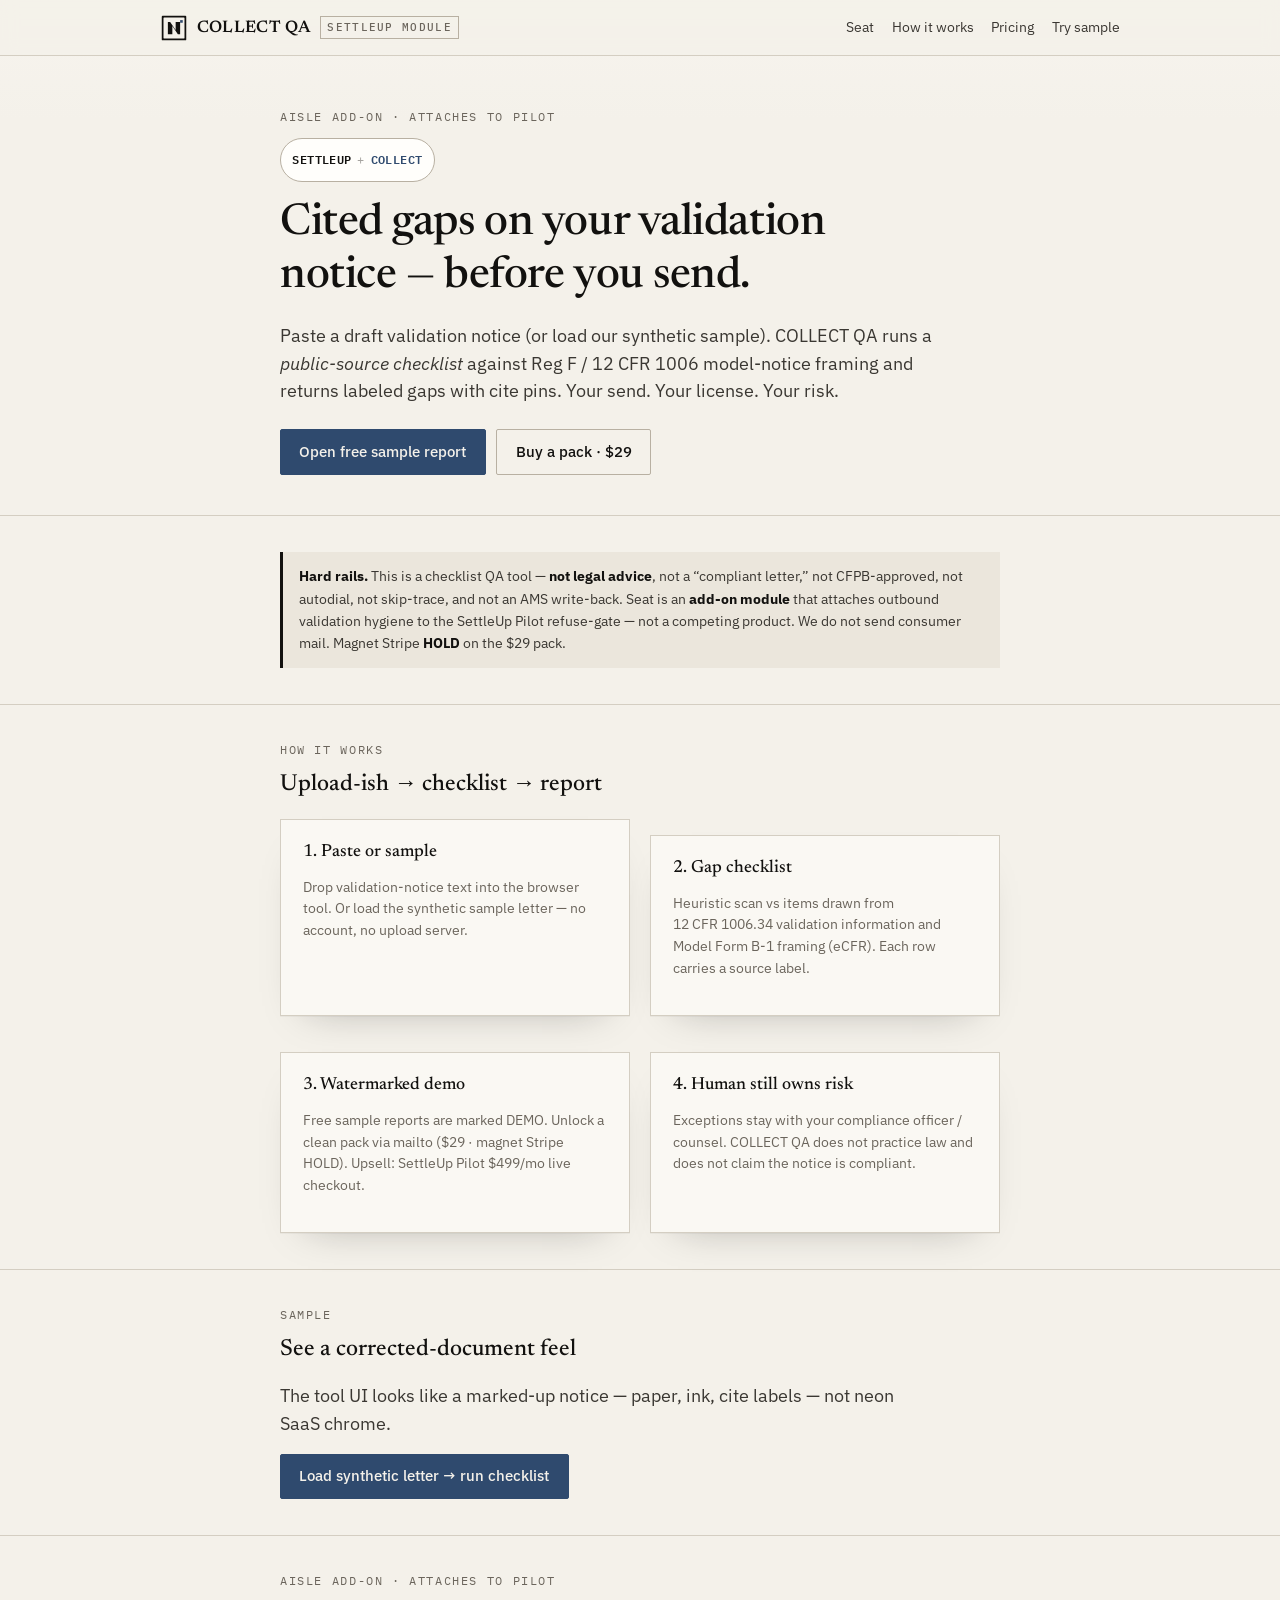
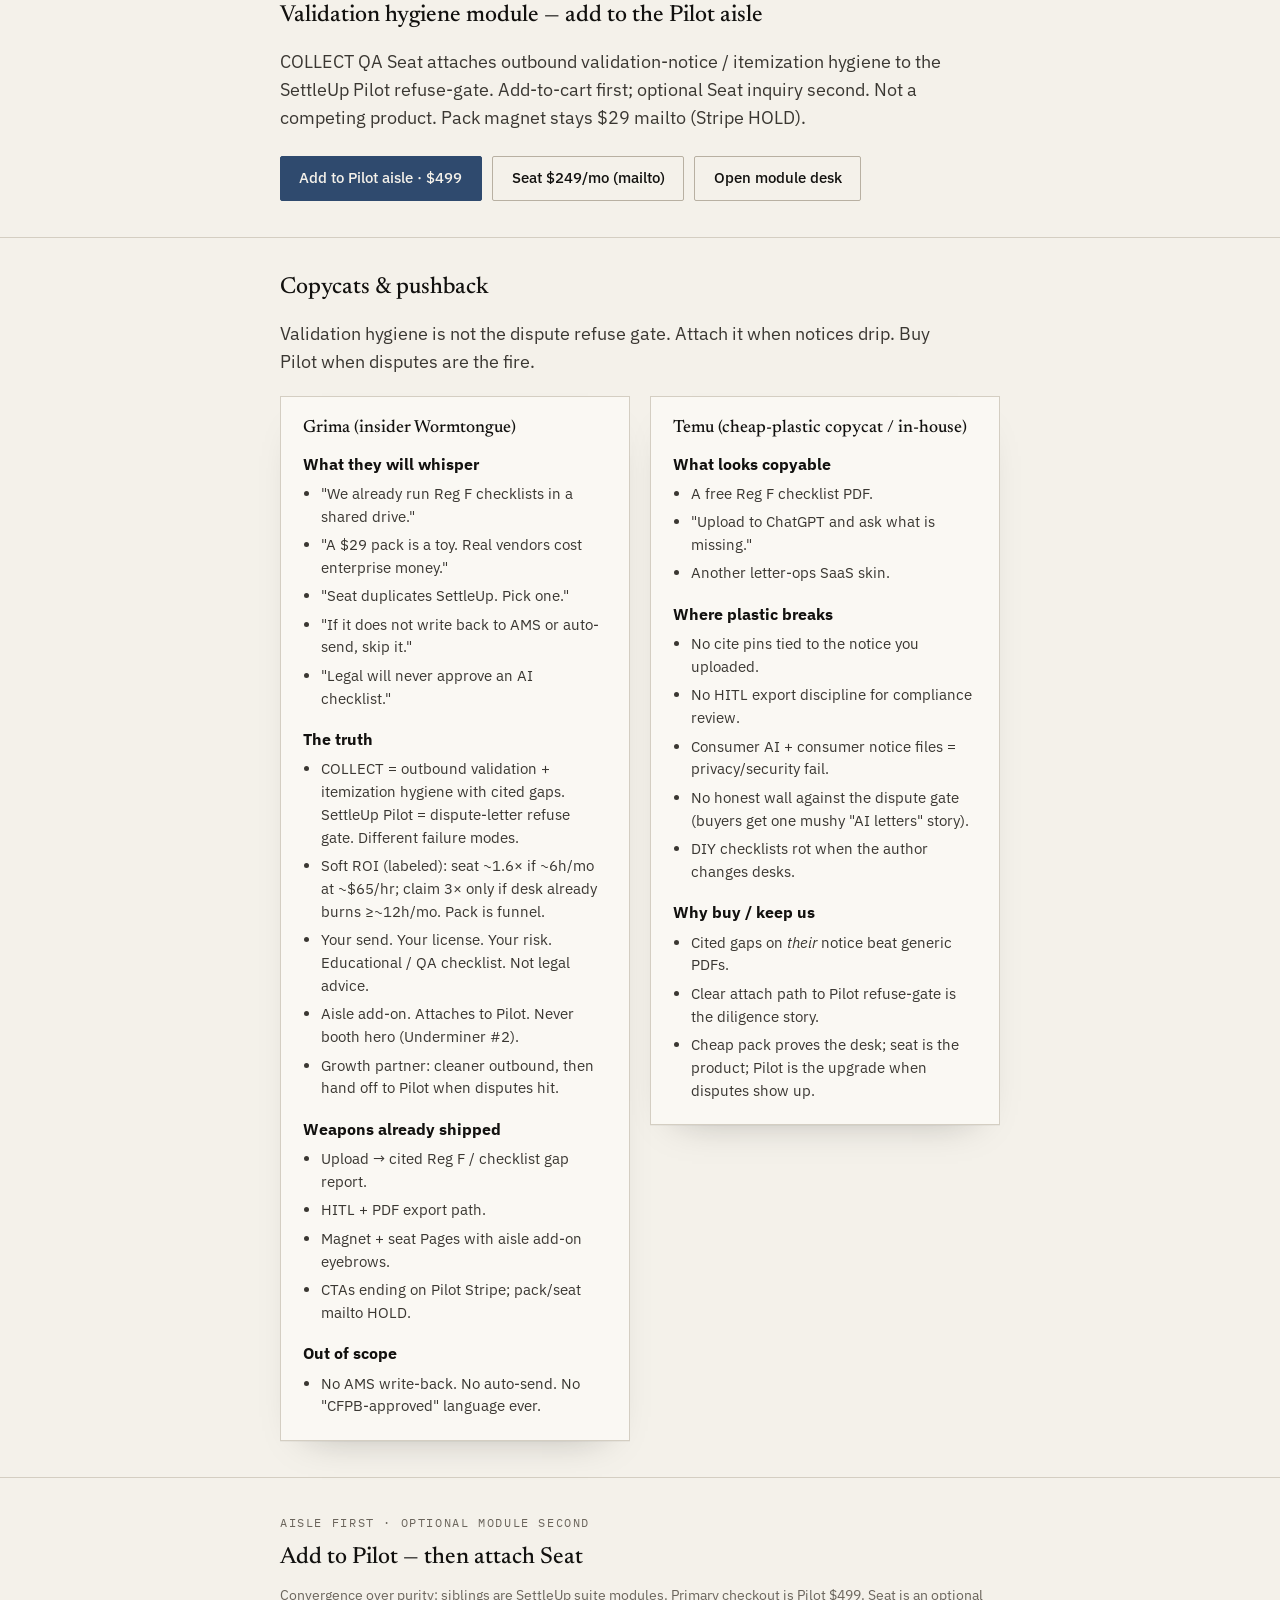
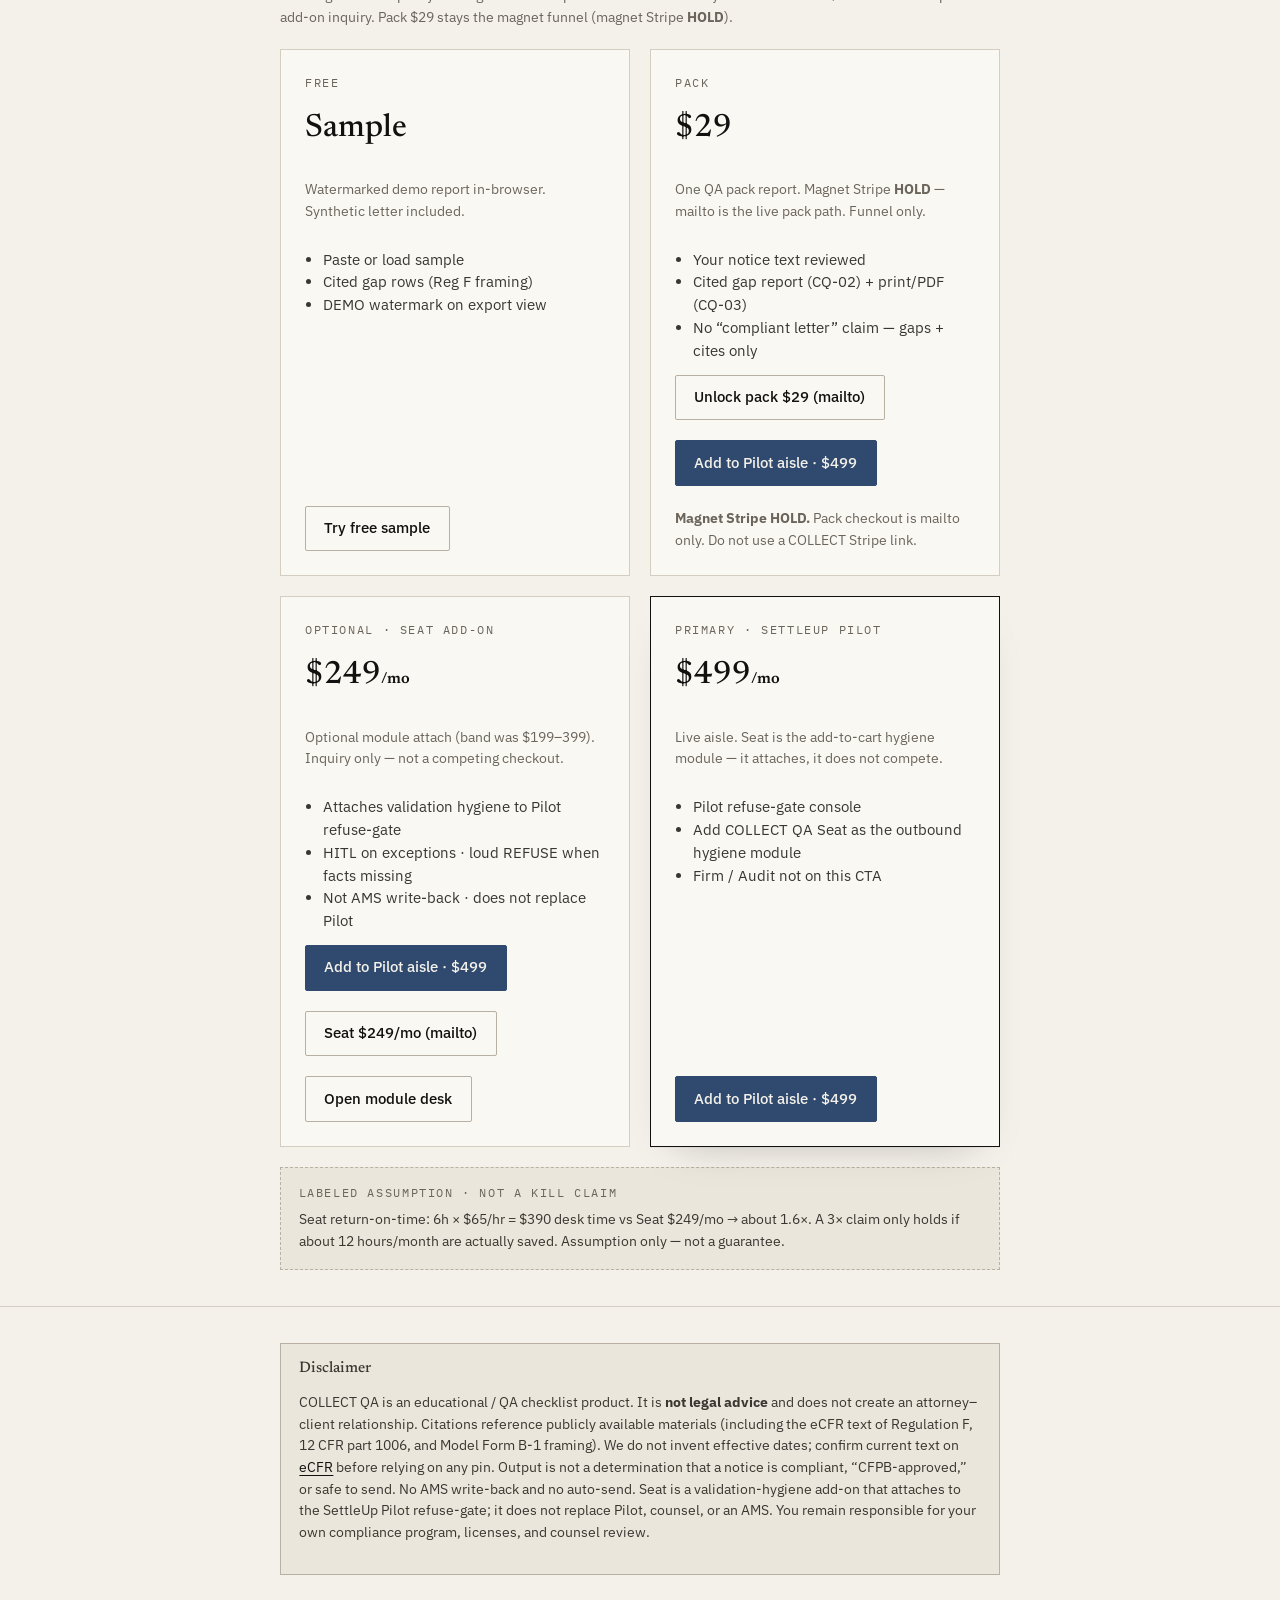
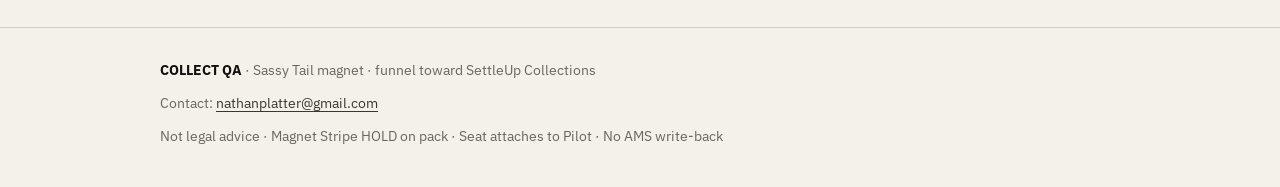
==== index.html @ bcd2f640 "Paste Brand SoT §5 Copycats & pushback on magnet and seat Place the locked Grima/Temu page block bef" ====
<!DOCTYPE html>
<html lang="en">
<head>
  <meta charset="utf-8" />
  <meta name="viewport" content="width=device-width, initial-scale=1" />
  <title>COLLECT QA — Cited checklist for collection validation notices</title>
  <meta name="description" content="Paste a validation-notice draft. Get a watermarked gap checklist vs Reg F model-notice framing. Not legal advice. Pack $29 · Seat $249/mo · Pilot $499." />
  <meta name="robots" content="index,follow" />
  <link rel="stylesheet" href="styles.css" />
</head>
<body>
  <header class="site-header">
    <div class="inner">
      <a class="mark" href="index.html"><img class="np-logo" src="brand/logo-mark.svg" width="28" height="28" alt=""/>COLLECT QA <span class="code">SettleUp module</span></a>
      <nav class="nav" aria-label="Primary">
        <a href="seat/">Seat</a>
        <a href="#how">How it works</a>
        <a href="#pricing">Pricing</a>
        <a href="app.html">Try sample</a>
      </nav>
    </div>
  </header>

  <main>
    <section class="hero">
      <div class="wrap">
        <p class="eyebrow">Aisle add-on · attaches to Pilot</p>
        <p class="suite-chip" aria-label="Suite attach"><span class="suite-chip-brand">SettleUp</span><span class="suite-chip-plus">+</span><span class="suite-chip-mod">COLLECT</span></p>
        <h1>Cited gaps on your validation notice — before you send.</h1>
        <p class="lede">
          Paste a draft validation notice (or load our synthetic sample). COLLECT QA runs a
          <em>public-source checklist</em> against Reg&nbsp;F / 12&nbsp;CFR&nbsp;1006 model-notice framing
          and returns labeled gaps with cite pins. Your send. Your license. Your risk.
        </p>
        <div class="btn-row">
          <a class="btn" href="app.html">Open free sample report</a>
          <a class="btn btn-ghost" href="#pricing">Buy a pack · $29</a>
        </div>
      </div>
    </section>

    <section class="section" id="rails">
      <div class="wrap">
        <div class="rail">
          <strong>Hard rails.</strong>
          This is a checklist QA tool — <strong>not legal advice</strong>, not a “compliant letter,”
          not CFPB-approved, not autodial, not skip-trace, and not an AMS write-back.
          Seat is an <strong>add-on module</strong> that attaches outbound validation hygiene to the
          SettleUp Pilot refuse-gate — not a competing product. We do not send consumer mail.
          Magnet Stripe <strong>HOLD</strong> on the $29 pack.
        </div>
      </div>
    </section>

    <section class="section" id="how">
      <div class="wrap">
        <p class="eyebrow">How it works</p>
        <h2>Upload-ish → checklist → report</h2>
        <div class="grid-2" style="margin-top:1.25rem">
          <div class="panel">
            <h3>1. Paste or sample</h3>
            <p class="small muted">Drop validation-notice text into the browser tool. Or load the synthetic sample letter — no account, no upload server.</p>
          </div>
          <div class="panel">
            <h3>2. Gap checklist</h3>
            <p class="small muted">Heuristic scan vs items drawn from 12&nbsp;CFR&nbsp;1006.34 validation information and Model Form&nbsp;B-1 framing (eCFR). Each row carries a source label.</p>
          </div>
          <div class="panel">
            <h3>3. Watermarked demo</h3>
            <p class="small muted">Free sample reports are marked DEMO. Unlock a clean pack via mailto ($29 · magnet Stripe HOLD). Upsell: SettleUp Pilot $499/mo live checkout.</p>
          </div>
          <div class="panel">
            <h3>4. Human still owns risk</h3>
            <p class="small muted">Exceptions stay with your compliance officer / counsel. COLLECT QA does not practice law and does not claim the notice is compliant.</p>
          </div>
        </div>
      </div>
    </section>

    <section class="section" id="sample">
      <div class="wrap">
        <p class="eyebrow">Sample</p>
        <h2>See a corrected-document feel</h2>
        <p class="lede" style="margin-bottom:1rem">The tool UI looks like a marked-up notice — paper, ink, cite labels — not neon SaaS chrome.</p>
        <a class="btn" href="app.html?sample=1">Load synthetic letter → run checklist</a>
      </div>
    </section>

    <section class="section" id="seat">
      <div class="wrap">
        <p class="eyebrow">Aisle add-on · attaches to Pilot</p>
        <h2>Validation hygiene module — add to the Pilot aisle</h2>
        <p class="lede" style="margin-bottom:1rem">
          COLLECT QA Seat attaches outbound validation-notice / itemization hygiene to the
          SettleUp Pilot refuse-gate. Add-to-cart first; optional Seat inquiry second.
          Not a competing product. Pack magnet stays $29 mailto (Stripe HOLD).
        </p>
        <div class="btn-row">
          <a class="btn" href="https://buy.stripe.com/dRm00j0GG53F8dVfO17Vm03" target="_blank" rel="noopener noreferrer">Add to Pilot aisle · $499</a>
          <a class="btn btn-ghost" href="mailto:nathanplatter@gmail.com?subject=COLLECT%20QA%20Seat%20%24249%2Fmo&body=I%20want%20to%20attach%20COLLECT%20QA%20Seat%20(%24249%2Fmo%20validation%20hygiene%20module)%20to%20SettleUp%20Pilot.%0A%0ACompany%3A%20%0AContact%3A%20">Seat $249/mo (mailto)</a>
          <a class="btn btn-ghost" href="seat/">Open module desk</a>
        </div>
      </div>
    </section>

    <section class="section" id="copycats">
      <div class="wrap">
        <h2>Copycats &amp; pushback</h2>
        <p class="lede">
          Validation hygiene is not the dispute refuse gate. Attach it when notices drip. Buy Pilot when disputes are the fire.
        </p>
        <div class="snakes-grid">
          <article class="snake-card" id="grima">
            <h3>Grima (insider Wormtongue)</h3>

            <h4>What they will whisper</h4>
            <ul>
              <li>"We already run Reg F checklists in a shared drive."</li>
              <li>"A $29 pack is a toy. Real vendors cost enterprise money."</li>
              <li>"Seat duplicates SettleUp. Pick one."</li>
              <li>"If it does not write back to AMS or auto-send, skip it."</li>
              <li>"Legal will never approve an AI checklist."</li>
            </ul>

            <h4>The truth</h4>
            <ul>
              <li>COLLECT = outbound validation + itemization hygiene with cited gaps. SettleUp Pilot = dispute-letter refuse gate. Different failure modes.</li>
              <li>Soft ROI (labeled): seat ~1.6× if ~6h/mo at ~$65/hr; claim 3× only if desk already burns ≥~12h/mo. Pack is funnel.</li>
              <li>Your send. Your license. Your risk. Educational / QA checklist. Not legal advice.</li>
              <li>Aisle add-on. Attaches to Pilot. Never booth hero (Underminer #2).</li>
              <li>Growth partner: cleaner outbound, then hand off to Pilot when disputes hit.</li>
            </ul>

            <h4>Weapons already shipped</h4>
            <ul>
              <li>Upload → cited Reg F / checklist gap report.</li>
              <li>HITL + PDF export path.</li>
              <li>Magnet + seat Pages with aisle add-on eyebrows.</li>
              <li>CTAs ending on Pilot Stripe; pack/seat mailto HOLD.</li>
            </ul>

            <h4>Out of scope</h4>
            <ul>
              <li>No AMS write-back. No auto-send. No "CFPB-approved" language ever.</li>
            </ul>
          </article>

          <article class="snake-card" id="temu">
            <h3>Temu (cheap-plastic copycat / in-house)</h3>

            <h4>What looks copyable</h4>
            <ul>
              <li>A free Reg F checklist PDF.</li>
              <li>"Upload to ChatGPT and ask what is missing."</li>
              <li>Another letter-ops SaaS skin.</li>
            </ul>

            <h4>Where plastic breaks</h4>
            <ul>
              <li>No cite pins tied to the notice you uploaded.</li>
              <li>No HITL export discipline for compliance review.</li>
              <li>Consumer AI + consumer notice files = privacy/security fail.</li>
              <li>No honest wall against the dispute gate (buyers get one mushy "AI letters" story).</li>
              <li>DIY checklists rot when the author changes desks.</li>
            </ul>

            <h4>Why buy / keep us</h4>
            <ul>
              <li>Cited gaps on <em>their</em> notice beat generic PDFs.</li>
              <li>Clear attach path to Pilot refuse-gate is the diligence story.</li>
              <li>Cheap pack proves the desk; seat is the product; Pilot is the upgrade when disputes show up.</li>
            </ul>
          </article>
        </div>
      </div>
    </section>

    <section class="section" id="pricing">
      <div class="wrap">
        <p class="eyebrow">Aisle first · optional module second</p>
        <h2>Add to Pilot — then attach Seat</h2>
        <p class="muted small" style="margin-bottom:1.25rem">
          Convergence over purity: siblings are SettleUp suite modules. Primary checkout is
          Pilot $499. Seat is an optional add-on inquiry. Pack $29 stays the magnet funnel
          (magnet Stripe <strong>HOLD</strong>).
        </p>
        <div class="grid-2">
          <div class="price-card">
            <p class="eyebrow" style="margin:0">Free</p>
            <div class="amount">Sample</div>
            <p class="small muted">Watermarked demo report in-browser. Synthetic letter included.</p>
            <ul>
              <li>Paste or load sample</li>
              <li>Cited gap rows (Reg F framing)</li>
              <li>DEMO watermark on export view</li>
            </ul>
            <a class="btn btn-ghost" href="app.html">Try free sample</a>
          </div>
          <div class="price-card">
            <p class="eyebrow" style="margin:0">Pack</p>
            <div class="amount">$29</div>
            <p class="small muted">One QA pack report. Magnet Stripe <strong>HOLD</strong> — mailto is the live pack path. Funnel only.</p>
            <ul>
              <li>Your notice text reviewed</li>
              <li>Cited gap report (CQ-02) + print/PDF (CQ-03)</li>
              <li>No “compliant letter” claim — gaps + cites only</li>
            </ul>
            <a class="btn btn-ghost" id="checkout-mailto"
               href="mailto:nathanplatter@gmail.com?subject=COLLECT%20QA%20pack%20%2429&body=Hi%20COLLECT%20QA%2C%0A%0AI%20want%20to%20buy%20a%20QA%20pack%20(%2429).%0A%0ACompany%3A%20%0AContact%3A%20%0A%0APaste%20or%20attach%20validation-notice%20draft%20after%20we%20confirm%20payment.%0A%0A%E2%80%94%20Not%20legal%20advice%20requested.%0A">
              Unlock pack $29 (mailto)
            </a>
            <a class="btn" href="https://buy.stripe.com/dRm00j0GG53F8dVfO17Vm03" target="_blank" rel="noopener noreferrer">
              Add to Pilot aisle · $499
            </a>
            <p class="small muted" id="magnet-stripe-hold" style="margin:10px 0 0">
              <strong>Magnet Stripe HOLD.</strong> Pack checkout is mailto only. Do not use a COLLECT Stripe link.
            </p>
          </div>
          <div class="price-card">
            <p class="eyebrow" style="margin:0">Optional · Seat add-on</p>
            <div class="amount">$249<span style="font-size:1rem;font-weight:600">/mo</span></div>
            <p class="small muted">Optional module attach (band was $199–399). Inquiry only — not a competing checkout.</p>
            <ul>
              <li>Attaches validation hygiene to Pilot refuse-gate</li>
              <li>HITL on exceptions · loud REFUSE when facts missing</li>
              <li>Not AMS write-back · does not replace Pilot</li>
            </ul>
            <a class="btn" href="https://buy.stripe.com/dRm00j0GG53F8dVfO17Vm03" target="_blank" rel="noopener noreferrer">
              Add to Pilot aisle · $499
            </a>
            <a class="btn btn-ghost" href="mailto:nathanplatter@gmail.com?subject=COLLECT%20QA%20Seat%20%24249%2Fmo&body=I%20want%20to%20attach%20COLLECT%20QA%20Seat%20(%24249%2Fmo%20validation%20hygiene%20module)%20to%20SettleUp%20Pilot.%0A%0ACompany%3A%20%0AContact%3A%20">
              Seat $249/mo (mailto)
            </a>
            <a class="btn btn-ghost" href="seat/">Open module desk</a>
          </div>
          <div class="price-card featured">
            <p class="eyebrow" style="margin:0">Primary · SettleUp Pilot</p>
            <div class="amount">$499<span style="font-size:1rem;font-weight:600">/mo</span></div>
            <p class="small muted">Live aisle. Seat is the add-to-cart hygiene module — it attaches, it does not compete.</p>
            <ul>
              <li>Pilot refuse-gate console</li>
              <li>Add COLLECT QA Seat as the outbound hygiene module</li>
              <li>Firm / Audit not on this CTA</li>
            </ul>
            <a class="btn" id="checkout-settleup-pilot"
               href="https://buy.stripe.com/dRm00j0GG53F8dVfO17Vm03"
               target="_blank" rel="noopener noreferrer">
              Add to Pilot aisle · $499
            </a>
          </div>
        </div>
        <div class="assumption">
          <p class="eyebrow" style="margin:0 0 0.4rem">Labeled assumption · not a kill claim</p>
          <p style="margin:0">
            Seat return-on-time: 6h × $65/hr = $390 desk time vs Seat $249/mo → about 1.6×.
            A 3× claim only holds if about 12 hours/month are actually saved.
            Assumption only — not a guarantee.
          </p>
        </div>
      </div>
    </section>

    <section class="section" id="disclaimer">
      <div class="wrap">
        <div class="disclaimer-box">
          <h3>Disclaimer</h3>
          <p>
            COLLECT QA is an educational / QA checklist product. It is <strong>not legal advice</strong>
            and does not create an attorney–client relationship. Citations reference publicly available
            materials (including the eCFR text of Regulation&nbsp;F, 12&nbsp;CFR&nbsp;part&nbsp;1006, and
            Model Form&nbsp;B-1 framing). We do not invent effective dates; confirm current text on
            <a href="https://www.ecfr.gov/current/title-12/chapter-X/part-1006" rel="noopener" target="_blank">eCFR</a>
            before relying on any pin. Output is not a determination that a notice is compliant,
            “CFPB-approved,” or safe to send. No AMS write-back and no auto-send.
            Seat is a validation-hygiene add-on that attaches to the SettleUp Pilot refuse-gate;
            it does not replace Pilot, counsel, or an AMS.
            You remain responsible for your own compliance program, licenses, and counsel review.
          </p>
        </div>
      </div>
    </section>
  </main>

  <footer class="site-footer">
    <div class="inner">
      <div><strong style="color:var(--ink)">COLLECT QA</strong> · Sassy Tail magnet · funnel toward SettleUp Collections</div>
      <div>Contact: <a href="mailto:nathanplatter@gmail.com">nathanplatter@gmail.com</a></div>
      <div>Not legal advice · Magnet Stripe HOLD on pack · Seat attaches to Pilot · No AMS write-back</div>
    </div>
  </footer>
</body>
</html>
---- styles.css ----
/* Nathan Brand SoT — Platter Gate paper theme (P1 re-skin 2026-09-07) */
@import url('./brand/tokens.css');

:root {
  /* Local demo extras on top of Nathan Brand SoT aliases */
  --gap-loud: #5a2e28;
  --safe: env(safe-area-inset-bottom, 0px);
}

/* COLLECT QA — premium quiet editorial paper/ink (LotBeacon / Both Sides family) */


*, *::before, *::after { box-sizing: border-box; }
html { color-scheme: light; -webkit-font-smoothing: antialiased; }
body {
  margin: 0;
  min-height: 100dvh;
  background:
    linear-gradient(180deg, #f7f4ee 0%, var(--paper) 120px),
    var(--paper);
  color: var(--ink);
  font-family: var(--font-sans);
  font-size: 16px;
  line-height: 1.55;
}
a { color: var(--ink); text-underline-offset: 3px; }
a:hover { color: var(--ink-2); }
img { max-width: 100%; }

.wrap { width: min(100% - 2rem, var(--max)); margin-inline: auto; }
.wrap-wide { width: min(100% - 2rem, var(--wide)); margin-inline: auto; }

/* —— header —— */
.site-header {
  border-bottom: 1px solid var(--line);
  background: rgba(244,241,234,0.92);
  backdrop-filter: blur(8px);
  position: sticky;
  top: 0;
  z-index: 20;
}
.site-header .inner {
  width: min(100% - 2rem, var(--wide));
  margin-inline: auto;
  display: flex;
  align-items: center;
  gap: 1rem;
  padding: 0.85rem 0;
}
.mark {
  font-family: var(--font-display);
  font-weight: 600;
  font-size: 1.05rem;
  letter-spacing: 0.02em;
  text-decoration: none;
  color: var(--ink);
  display: flex;
  align-items: baseline;
  gap: 0.45rem;
}
.mark .code {
  font-family: var(--font-mono);
  font-size: 0.68rem;
  font-weight: 500;
  letter-spacing: 0.12em;
  text-transform: uppercase;
  color: var(--ink-3);
  border: 1px solid var(--line-strong);
  padding: 0.15rem 0.4rem;
}
.nav { margin-left: auto; display: flex; gap: 1.1rem; align-items: center; font-size: 0.9rem; flex-wrap: wrap; }
.nav a { text-decoration: none; color: var(--ink-2); }
.nav a:hover { color: var(--ink); text-decoration: underline; }
@media (max-width: 640px) {
  .site-header .inner { flex-wrap: wrap; }
  .nav { margin-left: 0; width: 100%; justify-content: flex-start; gap: 0.85rem; }
}

/* —— type —— */
h1, h2, h3 { font-family: var(--font-display); font-weight: 500; line-height: 1.2; text-wrap: balance; }
h1 { font-size: clamp(2rem, 4.5vw, 2.75rem); margin: 0 0 0.75rem; letter-spacing: -0.01em; }
h2 { font-size: 1.45rem; margin: 0 0 0.6rem; }
h3 { font-size: 1.1rem; margin: 0 0 0.4rem; }
.lede { font-size: 1.125rem; color: var(--ink-2); max-width: 38em; text-wrap: pretty; }
.eyebrow {
  font-family: var(--font-mono);
  font-size: 0.72rem;
  letter-spacing: 0.14em;
  text-transform: uppercase;
  color: var(--ink-3);
  margin: 0 0 0.75rem;
}
.muted { color: var(--ink-3); }
.small { font-size: 0.875rem; }
.mono { font-family: var(--font-mono); font-variant-numeric: tabular-nums; }

/* —— buttons —— */
.btn {
  display: inline-flex;
  align-items: center;
  justify-content: center;
  gap: 0.4rem;
  font-family: var(--font-sans);
  font-size: 0.92rem;
  font-weight: 500;
  min-height: 44px;
  padding: 0.65rem 1.15rem;
  border: 1px solid var(--ink);
  background: var(--ink);
  color: var(--paper);
  text-decoration: none;
  cursor: pointer;
  border-radius: var(--radius);
  transition: background 0.12s, color 0.12s, border-color 0.12s;
  touch-action: manipulation;
  -webkit-tap-highlight-color: transparent;
}
.btn:hover { background: var(--ink-2); border-color: var(--ink-2); color: var(--paper); }
.btn-ghost {
  background: transparent;
  color: var(--ink);
  border-color: var(--line-strong);
}
.btn-ghost:hover { background: var(--paper-2); color: var(--ink); border-color: var(--ink-3); }
.btn-row { display: flex; flex-wrap: wrap; gap: 0.65rem; margin-top: 1.5rem; }
.btn:disabled { opacity: 0.45; cursor: not-allowed; }

/* —— sections —— */
.hero { padding: 3.25rem 0 2.5rem; }
.section { padding: 2.25rem 0; border-top: 1px solid var(--line); }
.panel {
  background: #faf8f3;
  border: 1px solid var(--line);
  box-shadow: var(--shadow);
  padding: 1.35rem 1.4rem;
}
.panel + .panel { margin-top: 1rem; }
.grid-2 {
  display: grid;
  gap: 1.25rem;
  grid-template-columns: 1fr;
}
@media (min-width: 720px) {
  .grid-2 { grid-template-columns: 1fr 1fr; }
}

/* —— disclaimer / rails —— */
.rail {
  border-left: 3px solid var(--ink);
  padding: 0.85rem 1rem;
  background: var(--paper-2);
  font-size: 0.9rem;
  color: var(--ink-2);
}
.rail strong { color: var(--ink); }
.disclaimer-box {
  border: 1px solid var(--line-strong);
  background: var(--paper-2);
  padding: 1rem 1.15rem;
  font-size: 0.875rem;
  color: var(--ink-2);
}
.disclaimer-box h3 { font-size: 0.95rem; margin-bottom: 0.35rem; }

/* —— pricing —— */
.price-card {
  border: 1px solid var(--line);
  background: #faf8f3;
  padding: 1.5rem;
  display: flex;
  flex-direction: column;
  gap: 0.75rem;
}
.price-card.featured {
  border-color: var(--ink);
  box-shadow: var(--shadow);
}
.price-card .amount {
  font-family: var(--font-display);
  font-size: 2rem;
  font-weight: 500;
}
.price-card ul {
  margin: 0;
  padding-left: 1.1rem;
  color: var(--ink-2);
  font-size: 0.92rem;
}
.price-card .btn { margin-top: auto; align-self: flex-start; }
.price-card .btn + .btn { margin-top: 0.5rem; }

/* —— tool —— */
.tool-layout {
  display: grid;
  gap: 1.25rem;
  grid-template-columns: 1fr;
  padding: 1.75rem 0 3rem;
}
@media (min-width: 900px) {
  .tool-layout { grid-template-columns: 1fr 1fr; align-items: start; }
}
label.field-label {
  display: block;
  font-family: var(--font-mono);
  font-size: 0.7rem;
  letter-spacing: 0.1em;
  text-transform: uppercase;
  color: var(--ink-3);
  margin-bottom: 0.4rem;
}
textarea {
  width: 100%;
  min-height: 320px;
  resize: vertical;
  font-family: var(--font-mono);
  font-size: 0.8rem;
  line-height: 1.5;
  padding: 0.9rem 1rem;
  border: 1px solid var(--line-strong);
  background: #faf8f3;
  color: var(--ink);
  border-radius: var(--radius);
}
textarea:focus-visible, button:focus-visible, a:focus-visible {
  outline: 2px solid var(--ink);
  outline-offset: 2px;
}
.toolbar { display: flex; flex-wrap: wrap; gap: 0.5rem; margin: 0.75rem 0 0; }

/* —— report —— */
.report {
  position: relative;
  border: 1px solid var(--line-strong);
  background: #faf8f3;
  padding: 1.25rem 1.25rem 1.5rem;
  min-height: 320px;
  overflow: hidden;
}
.report.empty {
  display: grid;
  place-items: center;
  color: var(--ink-mute);
  font-size: 0.95rem;
  text-align: center;
  padding: 2rem;
}
.report-head {
  display: flex;
  flex-wrap: wrap;
  justify-content: space-between;
  gap: 0.75rem;
  align-items: baseline;
  border-bottom: 1px solid var(--line);
  padding-bottom: 0.75rem;
  margin-bottom: 1rem;
}
.report-meta { font-size: 0.8rem; color: var(--ink-3); font-family: var(--font-mono); }
.score-row {
  display: flex;
  gap: 0.75rem;
  flex-wrap: wrap;
  margin-bottom: 1rem;
}
.chip {
  display: inline-flex;
  align-items: center;
  gap: 0.35rem;
  font-family: var(--font-mono);
  font-size: 0.72rem;
  letter-spacing: 0.04em;
  padding: 0.28rem 0.55rem;
  border: 1px solid var(--line);
  background: var(--paper);
}
.chip.gap { background: var(--gap-soft); border-color: #c9a59e; color: var(--gap); }
.chip.warn { background: var(--warn-soft); border-color: #d4bc8e; color: var(--warn); }
.chip.ok { background: var(--ok-soft); border-color: #a8c0a2; color: var(--ok); }

.check-list { list-style: none; margin: 0; padding: 0; }
.check-list li {
  border-top: 1px solid var(--line);
  padding: 0.85rem 0;
  display: grid;
  gap: 0.25rem;
}
.check-list li:first-child { border-top: 0; padding-top: 0; }
.check-status {
  font-family: var(--font-mono);
  font-size: 0.68rem;
  letter-spacing: 0.1em;
  text-transform: uppercase;
}
.check-status.missing { color: var(--gap); }
.check-status.weak { color: var(--warn); }
.check-status.found { color: var(--ok); }
.check-cite {
  font-size: 0.78rem;
  color: var(--ink-3);
  font-family: var(--font-mono);
}
.check-cite a { color: var(--ink-3); }

/* watermark */
.watermark {
  pointer-events: none;
  position: absolute;
  inset: 0;
  display: grid;
  place-items: center;
  z-index: 2;
  overflow: hidden;
}
.watermark span {
  font-family: var(--font-display);
  font-size: clamp(2.5rem, 8vw, 4rem);
  font-weight: 500;
  letter-spacing: 0.08em;
  text-transform: uppercase;
  color: rgba(18,17,15,0.07);
  transform: rotate(-28deg);
  white-space: nowrap;
  user-select: none;
}
.report.demo-mode .report-body { position: relative; z-index: 1; }

.unlock-cta,
.cta-aisle {
  margin-top: 1.25rem;
  padding: 1rem 1.1rem;
  border: 1px dashed var(--line-strong);
  background: var(--paper-2);
  font-size: 0.9rem;
}
.unlock-cta .amount,
.cta-aisle .amount { font-family: var(--font-display); font-size: 1.35rem; }

.upload-row {
  display: flex;
  flex-wrap: wrap;
  align-items: center;
  gap: 0.65rem;
  margin-top: 0.75rem;
}
.upload-row input[type="file"] {
  position: absolute;
  width: 1px;
  height: 1px;
  opacity: 0;
  overflow: hidden;
}
.file-btn { cursor: pointer; }

.refuse-stamp {
  border: 3px solid var(--gap);
  color: var(--gap);
  background: var(--gap-soft);
  padding: 0.85rem 1rem;
  margin-bottom: 1rem;
}
.refuse-stamp span {
  font-family: var(--font-display);
  font-size: 1.15rem;
  letter-spacing: 0.14em;
  text-transform: uppercase;
  font-weight: 600;
}
.refuse-stamp p { margin: 0.35rem 0 0; font-size: 0.9rem; color: var(--ink-2); }
.refuse-stamp.kind-hitl {
  border-color: var(--warn);
  color: var(--warn);
  background: var(--warn-soft);
}
.refuse-stamp.kind-clear {
  border-color: var(--ok);
  color: var(--ok);
  background: var(--ok-soft);
}

/* —— Seat desk —— */
.seat-hero { padding-bottom: 1.5rem; }
.desk {
  display: grid;
  gap: 1.25rem;
  grid-template-columns: 1fr;
  padding-bottom: 1rem;
}
@media (min-width: 900px) {
  .desk { grid-template-columns: 260px 1fr; align-items: start; }
}
.queue { display: grid; gap: 0.65rem; }
.queue-slip {
  display: grid;
  gap: 0.2rem;
  width: 100%;
  min-height: 48px;
  text-align: left;
  padding: 0.8rem 0.9rem;
  border: 1px solid var(--line);
  background: #faf8f3;
  color: var(--ink);
  font-family: var(--font-sans);
  cursor: pointer;
  touch-action: manipulation;
}
.queue-slip:hover { border-color: var(--ink-3); }
.queue-slip[aria-pressed="true"] {
  border-color: var(--ink);
  box-shadow: var(--shadow);
}
.queue-docket {
  font-family: var(--font-mono);
  font-size: 0.68rem;
  letter-spacing: 0.1em;
  text-transform: uppercase;
  color: var(--ink-3);
}
.hitl-tray {
  border: 1px solid var(--line-strong);
  background: var(--paper-2);
  padding: 1rem 1.1rem;
}
.hitl-verdict { font-size: 0.9rem; margin-bottom: 0.75rem; }
.hitl-verdict.kind-refuse { color: var(--gap); }
.hitl-verdict.kind-hitl { color: var(--warn); }
.hitl-list { margin: 0; padding-left: 1.1rem; display: grid; gap: 0.65rem; }
.hitl-row {
  display: flex;
  gap: 0.65rem;
  align-items: flex-start;
  min-height: 44px;
}
.hitl-row input { margin-top: 0.3rem; width: 18px; height: 18px; }
.assumption {
  margin-top: 1.25rem;
  padding: 1rem 1.1rem;
  border: 1px dashed var(--line-strong);
  background: var(--paper-2);
  font-size: 0.9rem;
  color: var(--ink-2);
}

/* Copycats & pushback — Brand SoT §5 (paper/ink cards) */
.snakes-grid {
  display: grid;
  gap: 1.25rem;
  grid-template-columns: 1fr;
  margin-top: 1.25rem;
}
@media (min-width: 720px) {
  .snakes-grid { grid-template-columns: 1fr 1fr; align-items: start; }
}
.snake-card {
  background: #faf8f3;
  border: 1px solid var(--line);
  box-shadow: var(--shadow);
  padding: 1.35rem 1.4rem;
}
.snake-card h3 { margin-bottom: 0.75rem; }
.snake-card h4 {
  font-size: 1rem;
  margin: 1.05rem 0 0.4rem;
}
.snake-card h4:first-of-type { margin-top: 0.15rem; }
.snake-card ul {
  margin: 0;
  padding-left: 1.1rem;
  color: var(--ink-2);
  font-size: 0.92rem;
}
.snake-card li + li { margin-top: 0.35rem; }

.playbook-bar {
  border-bottom: 1px solid var(--line);
  background: var(--paper-2);
  position: sticky;
  top: 52px;
  z-index: 19;
}
.playbook-bar .inner {
  width: min(100% - 2rem, var(--wide));
  margin-inline: auto;
  display: flex;
  flex-wrap: wrap;
  align-items: center;
  gap: 0.65rem 1rem;
  padding: 0.55rem 0;
}
.playbook-bar .eyebrow { margin: 0; }
.playbook-links { display: flex; flex-wrap: wrap; gap: 0.65rem 1rem; }
.playbook-links a {
  font-family: var(--font-mono);
  font-size: 0.72rem;
  letter-spacing: 0.08em;
  text-transform: uppercase;
  text-decoration: none;
  color: var(--ink-2);
  min-height: 44px;
  display: inline-flex;
  align-items: center;
}
.playbook-links a:hover { color: var(--ink); text-decoration: underline; }

.compare-table {
  width: 100%;
  border-collapse: collapse;
  font-size: 0.88rem;
  margin-top: 1rem;
}
.compare-table th,
.compare-table td {
  border: 1px solid var(--line);
  padding: 0.7rem 0.75rem;
  text-align: left;
  vertical-align: top;
}
.compare-table th {
  font-family: var(--font-mono);
  font-size: 0.68rem;
  letter-spacing: 0.08em;
  text-transform: uppercase;
  font-weight: 500;
  background: var(--paper-2);
  color: var(--ink-3);
}
.compare-table tr.ours td { background: #faf8f3; }
.compare-table .who { font-weight: 600; color: var(--ink); }

.break-callout {
  border: 1px solid var(--ink);
  background: var(--paper-2);
  padding: 1rem 1.1rem;
  margin-bottom: 1.25rem;
}

/* footer */
.site-footer {
  border-top: 1px solid var(--line);
  padding: 2rem 0 2.5rem;
  margin-top: 1rem;
  font-size: 0.85rem;
  color: var(--ink-3);
}
.site-footer .inner {
  width: min(100% - 2rem, var(--wide));
  margin-inline: auto;
  display: grid;
  gap: 0.75rem;
}
.site-footer a { color: var(--ink-2); }

@media print {
  .site-header, .toolbar, .btn-row, .unlock-cta, .cta-aisle, .site-footer, .nav,
  .upload-row, .desk-queue, .no-print, .seat-hero .btn-row, .playbook-bar,
  .break-callout { display: none !important; }
  body { background: white; }
  .report, .hitl-tray { box-shadow: none; break-inside: avoid; }
  .watermark span { color: rgba(0,0,0,0.12); }
  .desk { grid-template-columns: 1fr; }
}


/* Brand P1 — steel primary CTA (not ink fill / not Tailwind blue) */
.btn {
  border-color: var(--np-steel);
  background: var(--np-steel);
  color: var(--np-paper);
}
.btn:hover {
  background: var(--np-steel-muted);
  border-color: var(--np-steel-muted);
  color: var(--np-paper);
}
.btn-ghost {
  background: transparent;
  color: var(--ink);
  border-color: var(--line-strong);
}
.btn-ghost:hover {
  background: var(--paper-2);
  color: var(--ink);
  border-color: var(--ink-3);
}
.mark .np-logo {
  width: 28px;
  height: 28px;
  flex: 0 0 28px;
  display: block;
}
.mark { align-items: center; gap: 0.55rem; }
.suite-chip-mod { color: var(--np-steel) !important; }
.price-card--primary {
  border-color: var(--np-steel) !important;
  box-shadow: var(--shadow), 0 0 0 4px color-mix(in srgb, var(--np-steel) 14%, transparent);
}
.work-card .chip.live {
  background: var(--np-steel);
  border-color: var(--np-steel);
  color: var(--np-paper);
}

.suite-chip{
  display:inline-flex;align-items:center;gap:.35rem;
  margin:0 0 1rem;padding:.4rem .7rem;min-height:44px;
  border:1px solid var(--line-strong);border-radius:999px;
  background:#fffefb;font-family:var(--font-mono);font-size:.72rem;
  letter-spacing:.04em;text-transform:uppercase;color:var(--ink-2);
}
.suite-chip-brand{font-weight:600;color:var(--ink)}
.suite-chip-plus{opacity:.45}
.suite-chip-mod{font-weight:600;color:var(--np-steel)}
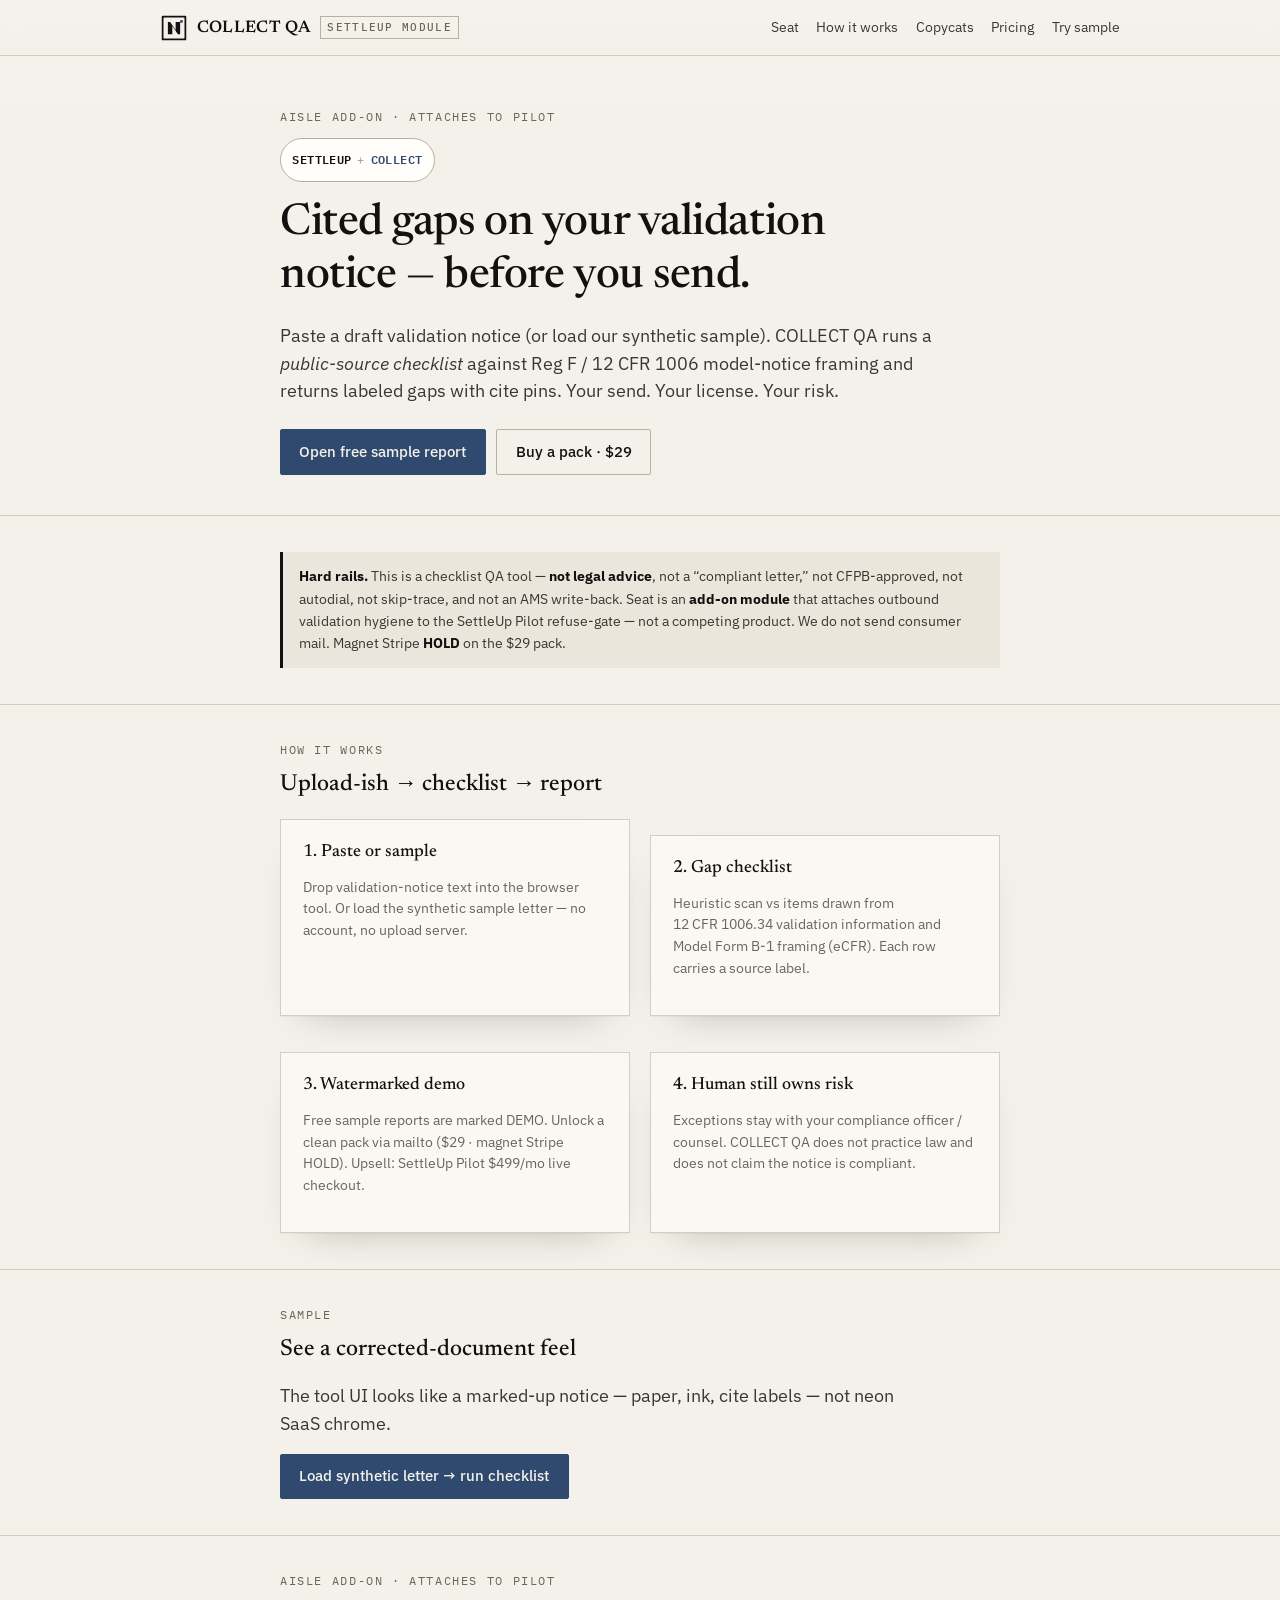
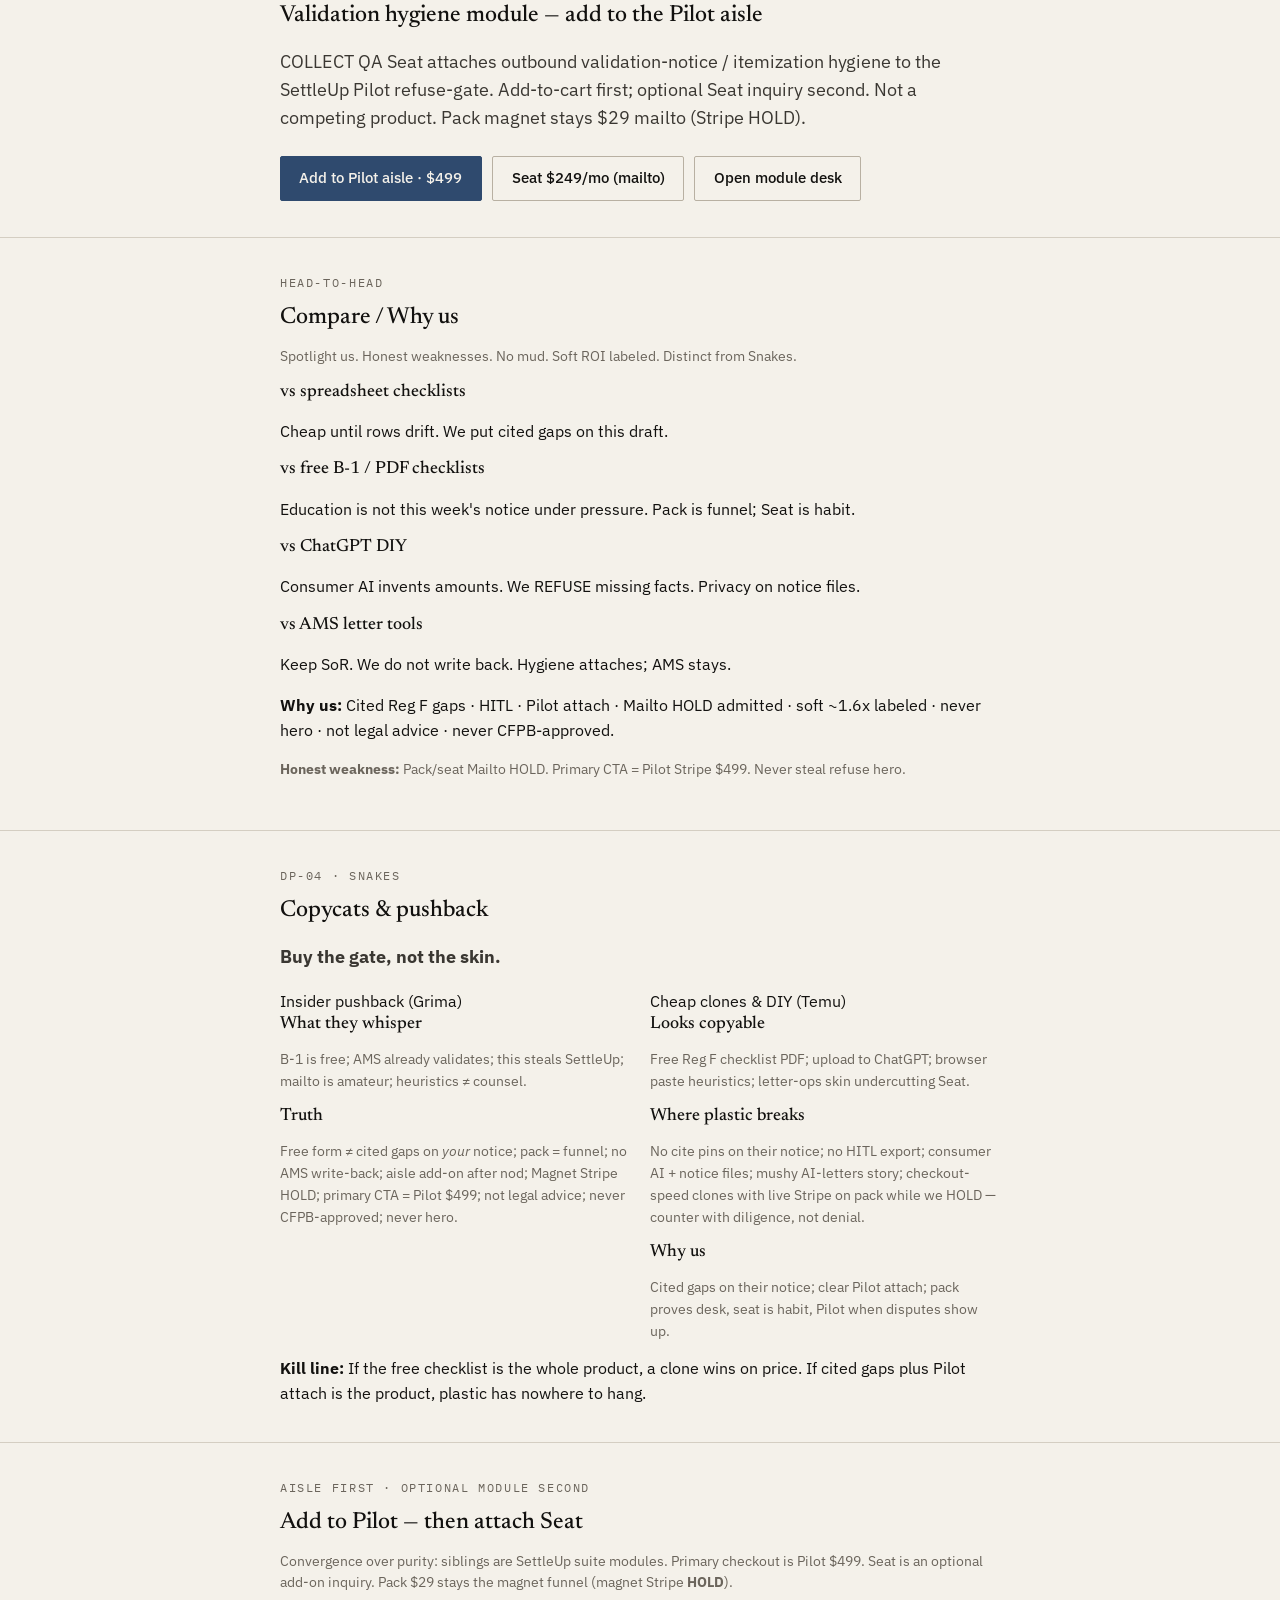
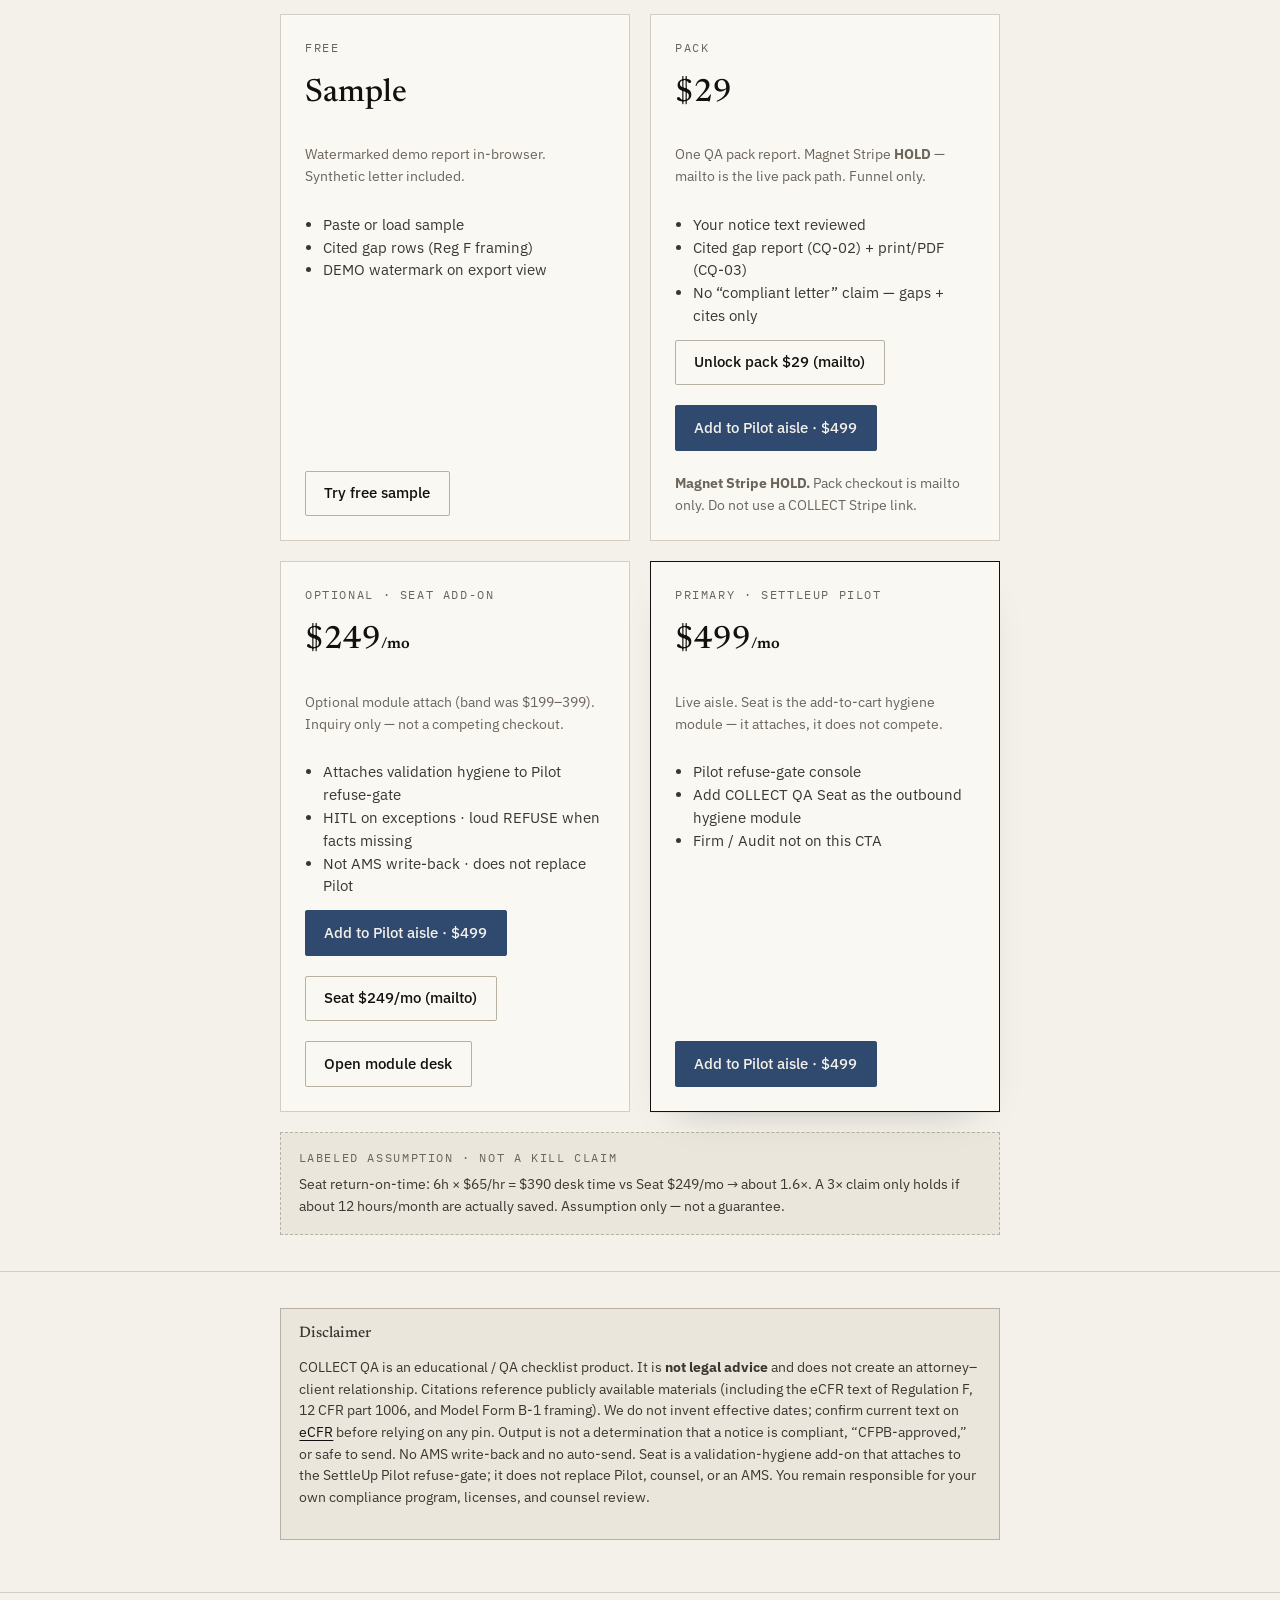
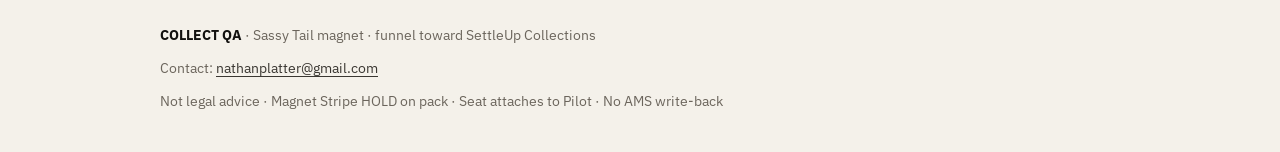
==== commit d4e65636: "H2H Compare / Why-us (id=h2h) on magnet + seat" ====
--- a/index.html
+++ b/index.html
@@ -15,7 +15,8 @@
       <nav class="nav" aria-label="Primary">
         <a href="seat/">Seat</a>
         <a href="#how">How it works</a>
-        <a href="#pricing">Pricing</a>
+        <a href="#snakes">Copycats</a>
+    <a href="#pricing">Pricing</a>
         <a href="app.html">Try sample</a>
       </nav>
     </div>
@@ -103,79 +104,61 @@
       </div>
     </section>
 
-    <section class="section" id="copycats">
-      <div class="wrap">
-        <h2>Copycats &amp; pushback</h2>
-        <p class="lede">
-          Validation hygiene is not the dispute refuse gate. Attach it when notices drip. Buy Pilot when disputes are the fire.
-        </p>
-        <div class="snakes-grid">
-          <article class="snake-card" id="grima">
-            <h3>Grima (insider Wormtongue)</h3>
-
-            <h4>What they will whisper</h4>
-            <ul>
-              <li>"We already run Reg F checklists in a shared drive."</li>
-              <li>"A $29 pack is a toy. Real vendors cost enterprise money."</li>
-              <li>"Seat duplicates SettleUp. Pick one."</li>
-              <li>"If it does not write back to AMS or auto-send, skip it."</li>
-              <li>"Legal will never approve an AI checklist."</li>
-            </ul>
-
-            <h4>The truth</h4>
-            <ul>
-              <li>COLLECT = outbound validation + itemization hygiene with cited gaps. SettleUp Pilot = dispute-letter refuse gate. Different failure modes.</li>
-              <li>Soft ROI (labeled): seat ~1.6× if ~6h/mo at ~$65/hr; claim 3× only if desk already burns ≥~12h/mo. Pack is funnel.</li>
-              <li>Your send. Your license. Your risk. Educational / QA checklist. Not legal advice.</li>
-              <li>Aisle add-on. Attaches to Pilot. Never booth hero (Underminer #2).</li>
-              <li>Growth partner: cleaner outbound, then hand off to Pilot when disputes hit.</li>
-            </ul>
-
-            <h4>Weapons already shipped</h4>
-            <ul>
-              <li>Upload → cited Reg F / checklist gap report.</li>
-              <li>HITL + PDF export path.</li>
-              <li>Magnet + seat Pages with aisle add-on eyebrows.</li>
-              <li>CTAs ending on Pilot Stripe; pack/seat mailto HOLD.</li>
-            </ul>
-
-            <h4>Out of scope</h4>
-            <ul>
-              <li>No AMS write-back. No auto-send. No "CFPB-approved" language ever.</li>
-            </ul>
-          </article>
-
-          <article class="snake-card" id="temu">
-            <h3>Temu (cheap-plastic copycat / in-house)</h3>
-
-            <h4>What looks copyable</h4>
-            <ul>
-              <li>A free Reg F checklist PDF.</li>
-              <li>"Upload to ChatGPT and ask what is missing."</li>
-              <li>Another letter-ops SaaS skin.</li>
-            </ul>
-
-            <h4>Where plastic breaks</h4>
-            <ul>
-              <li>No cite pins tied to the notice you uploaded.</li>
-              <li>No HITL export discipline for compliance review.</li>
-              <li>Consumer AI + consumer notice files = privacy/security fail.</li>
-              <li>No honest wall against the dispute gate (buyers get one mushy "AI letters" story).</li>
-              <li>DIY checklists rot when the author changes desks.</li>
-            </ul>
-
-            <h4>Why buy / keep us</h4>
-            <ul>
-              <li>Cited gaps on <em>their</em> notice beat generic PDFs.</li>
-              <li>Clear attach path to Pilot refuse-gate is the diligence story.</li>
-              <li>Cheap pack proves the desk; seat is the product; Pilot is the upgrade when disputes show up.</li>
-            </ul>
-          </article>
-        </div>
-      </div>
-    </section>
-
-    <section class="section" id="pricing">
+    
+<section class="section" id="h2h"><div class="wrap">
+  <p class="eyebrow">Head-to-head</p>
+  <h2>Compare / Why us</h2>
+  <p class="small muted">Spotlight us. Honest weaknesses. No mud. Soft ROI labeled. Distinct from Snakes.</p>
+  <div class="compare-grid">
+    <article class="compare-chip">
+      <h3>vs spreadsheet checklists</h3>
+      <p>Cheap until rows drift. We put cited gaps on this draft.</p>
+    </article>
+    <article class="compare-chip">
+      <h3>vs free B-1 / PDF checklists</h3>
+      <p>Education is not this week's notice under pressure. Pack is funnel; Seat is habit.</p>
+    </article>
+    <article class="compare-chip">
+      <h3>vs ChatGPT DIY</h3>
+      <p>Consumer AI invents amounts. We REFUSE missing facts. Privacy on notice files.</p>
+    </article>
+    <article class="compare-chip">
+      <h3>vs AMS letter tools</h3>
+      <p>Keep SoR. We do not write back. Hygiene attaches; AMS stays.</p>
+    </article>
+  </div>
+  <p style="margin-top:14px"><strong>Why us:</strong> Cited Reg F gaps · HITL · Pilot attach · Mailto HOLD admitted · soft ~1.6x labeled · never hero · not legal advice · never CFPB-approved.</p>
+  <p class="small muted" style="margin-top:10px"><strong>Honest weakness:</strong> Pack/seat Mailto HOLD. Primary CTA = Pilot Stripe $499. Never steal refuse hero.</p>
+</div></section>
+
+<section class="section" id="snakes"><div class="wrap">
+  <p class="eyebrow">DP-04 · Snakes</p>
+  <h2>Copycats &amp; pushback</h2>
+
+  <p class="lede"><strong>Buy the gate, not the skin.</strong></p>
+  <div class="snakes-grid" style="display:grid;gap:1.25rem;margin-top:1rem;grid-template-columns:repeat(auto-fit,minmax(260px,1fr))">
+    <article class="compare-chip">
+      <span class="chip-tag">Insider pushback (Grima)</span>
+      <h3>What they whisper</h3>
+      <p class="small muted">B-1 is free; AMS already validates; this steals SettleUp; mailto is amateur; heuristics ≠ counsel.</p>
+      <h3>Truth</h3>
+      <p class="small muted">Free form ≠ cited gaps on <em>your</em> notice; pack = funnel; no AMS write-back; aisle add-on after nod; Magnet Stripe HOLD; primary CTA = Pilot $499; not legal advice; never CFPB-approved; never hero.</p>
+    </article>
+    <article class="compare-chip ours">
+      <span class="chip-tag">Cheap clones &amp; DIY (Temu)</span>
+      <h3>Looks copyable</h3>
+      <p class="small muted">Free Reg F checklist PDF; upload to ChatGPT; browser paste heuristics; letter-ops skin undercutting Seat.</p>
+      <h3>Where plastic breaks</h3>
+      <p class="small muted">No cite pins on their notice; no HITL export; consumer AI + notice files; mushy AI-letters story; checkout-speed clones with live Stripe on pack while we HOLD — counter with diligence, not denial.</p>
+      <h3>Why us</h3>
+      <p class="small muted">Cited gaps on their notice; clear Pilot attach; pack proves desk, seat is habit, Pilot when disputes show up.</p>
+    </article>
+  </div>
+  <div class="compare-footnote"><strong>Kill line:</strong> If the free checklist is the whole product, a clone wins on price. If cited gaps plus Pilot attach is the product, plastic has nowhere to hang.</div>
+
+</div></section>
+
+<section class="section" id="pricing">
       <div class="wrap">
         <p class="eyebrow">Aisle first · optional module second</p>
         <h2>Add to Pilot — then attach Seat</h2>
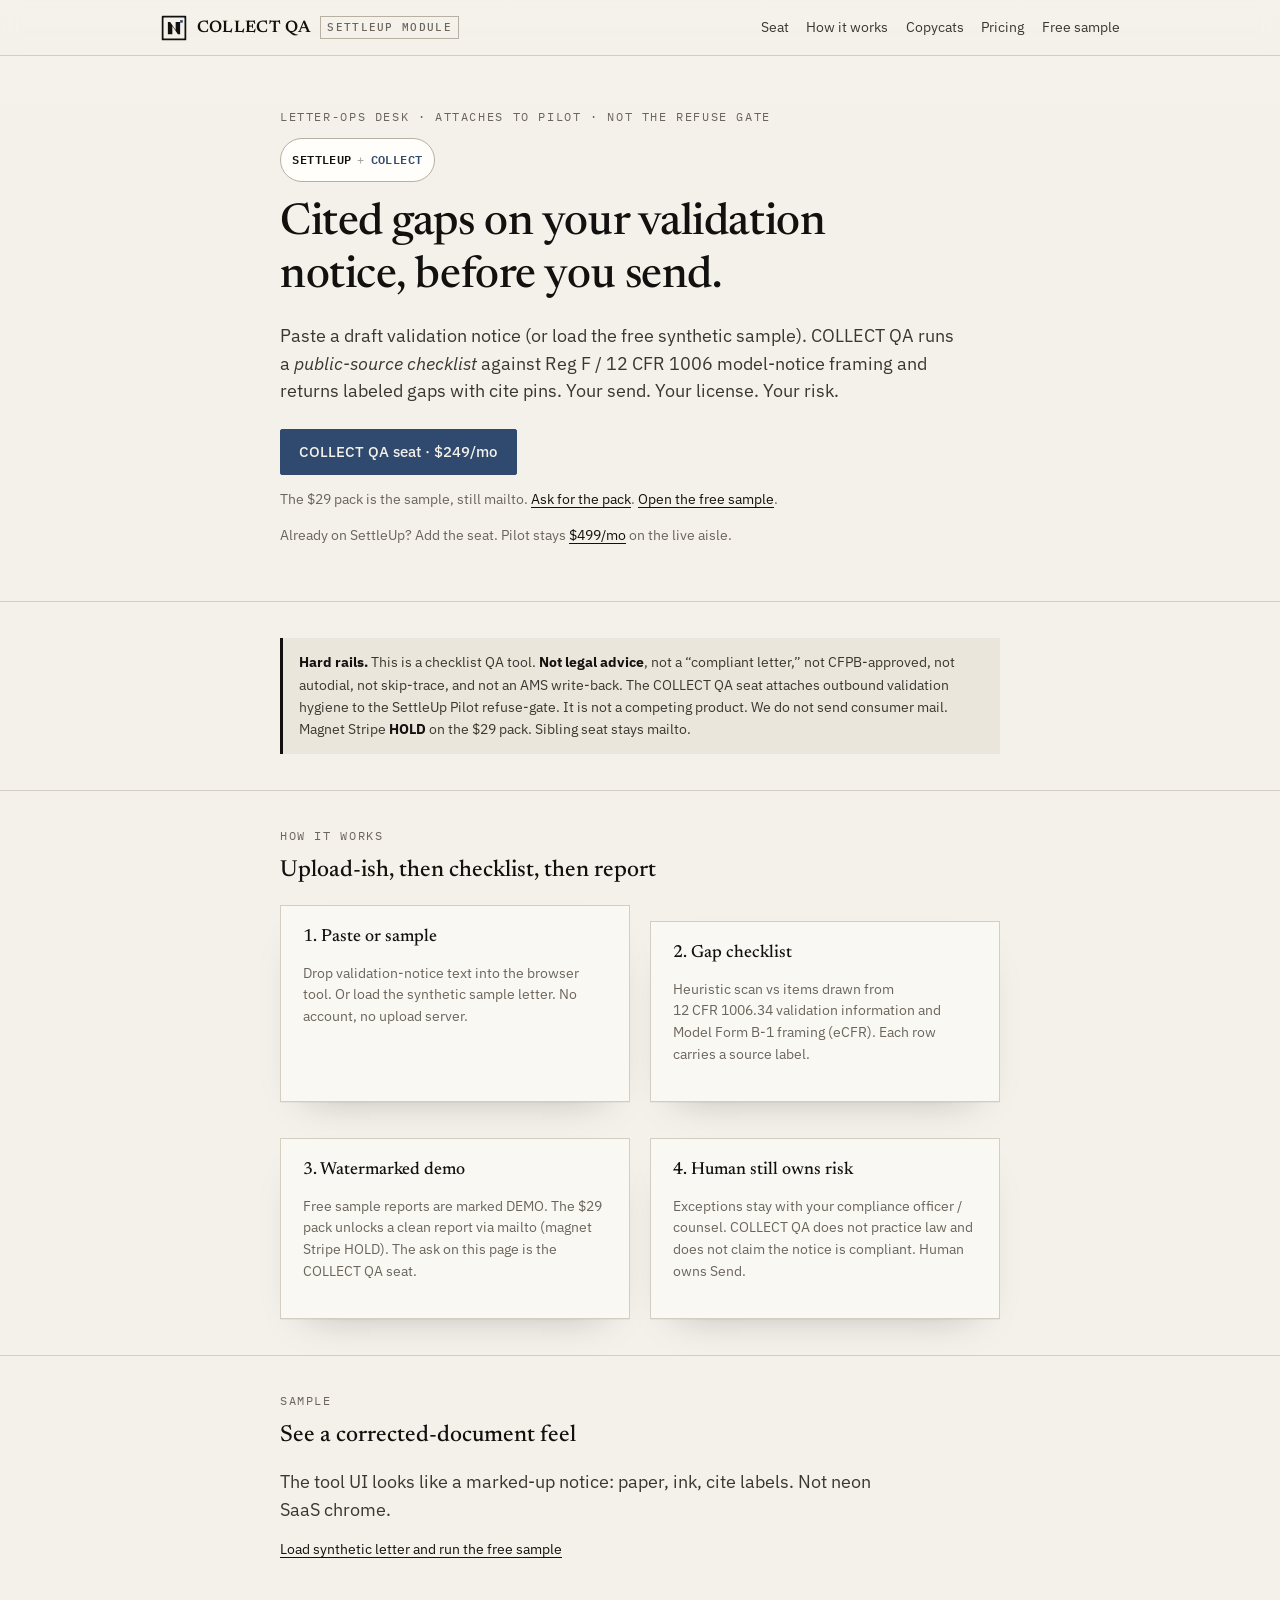
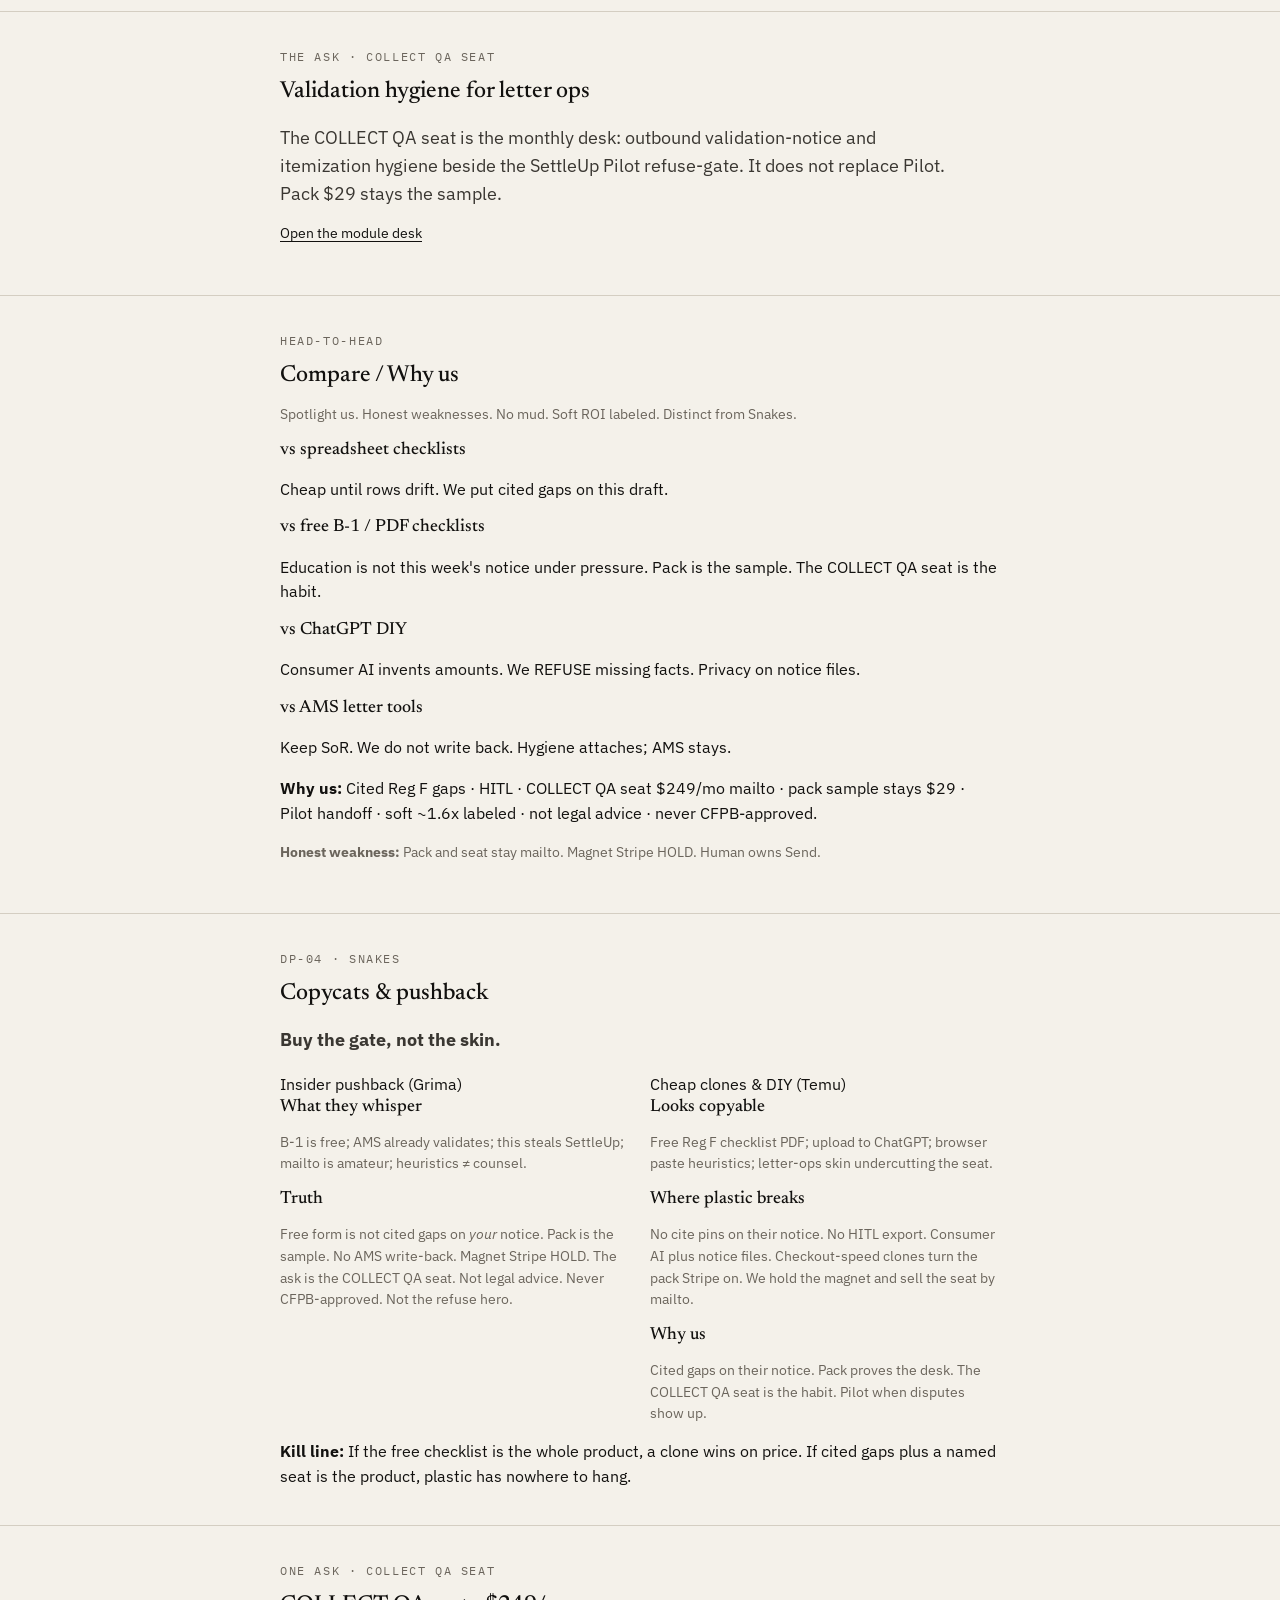
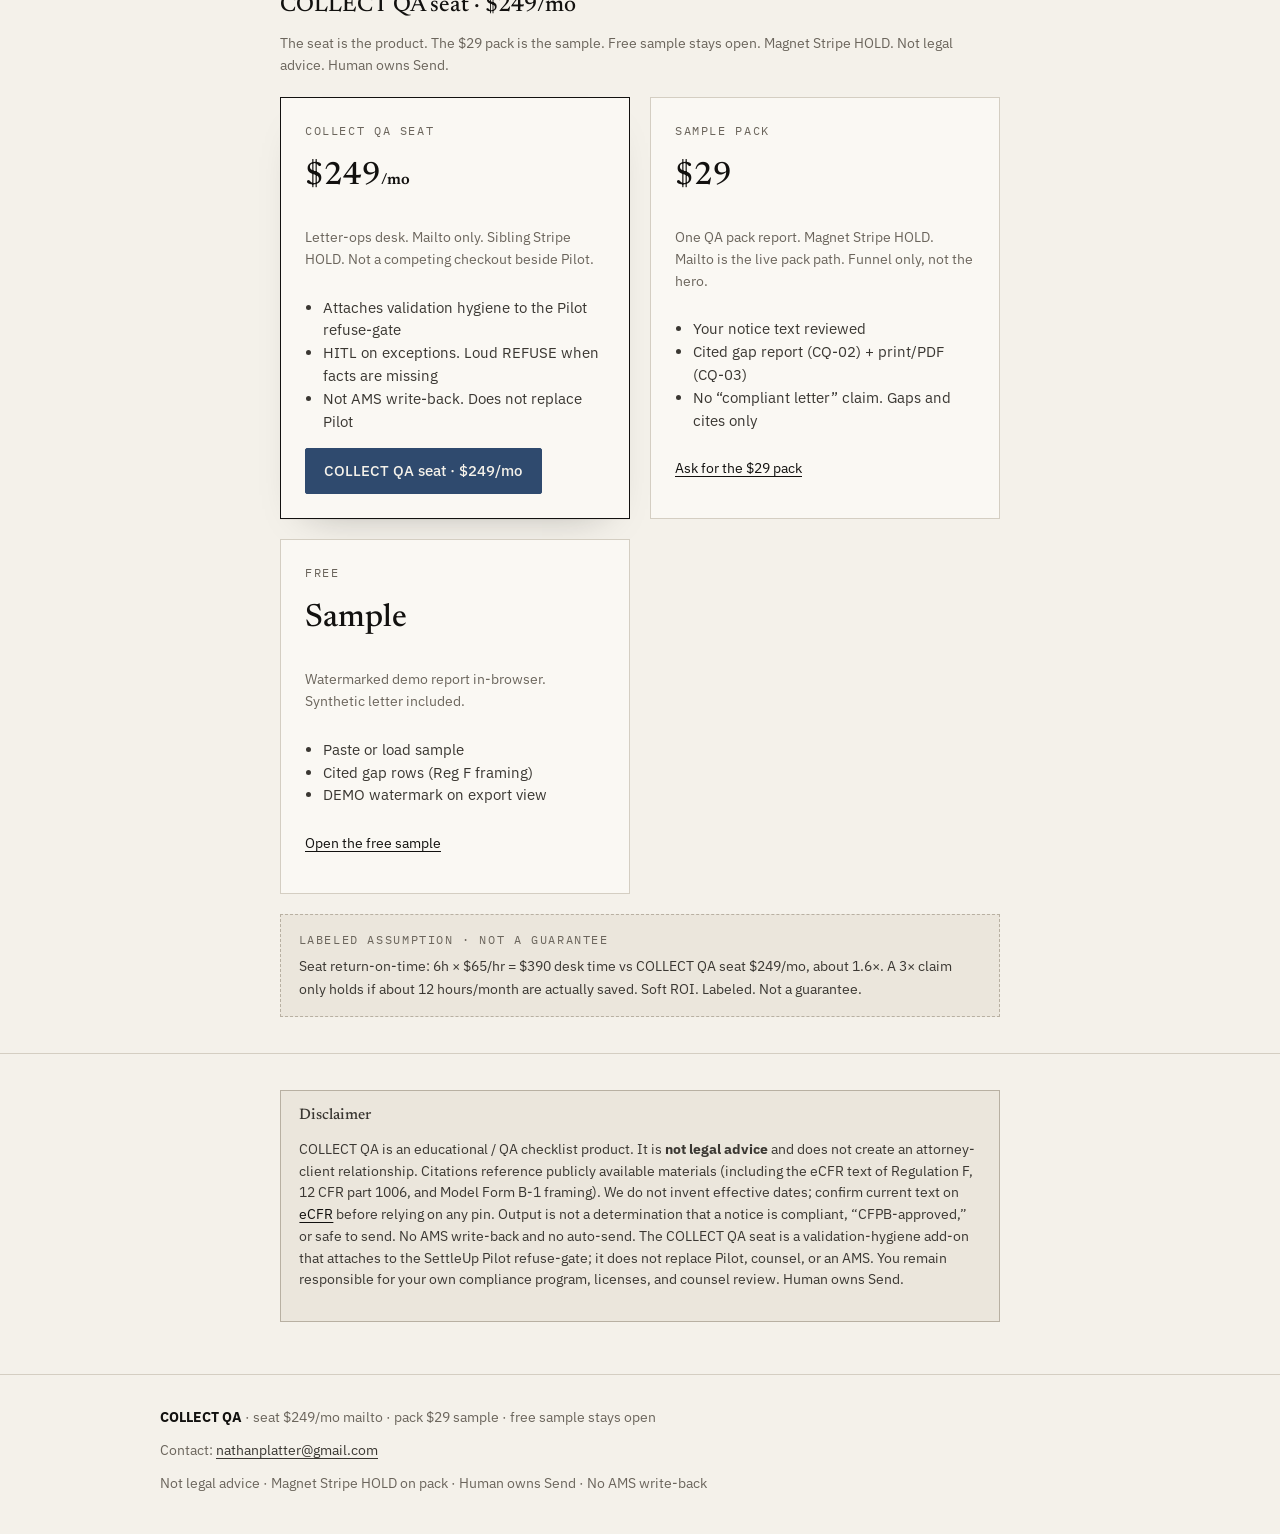
==== commit 33bc5fee: "Sell the COLLECT QA seat. The $29 pack stays the sample." ====
--- a/index.html
+++ b/index.html
@@ -3,8 +3,8 @@
 <head>
   <meta charset="utf-8" />
   <meta name="viewport" content="width=device-width, initial-scale=1" />
-  <title>COLLECT QA — Cited checklist for collection validation notices</title>
-  <meta name="description" content="Paste a validation-notice draft. Get a watermarked gap checklist vs Reg F model-notice framing. Not legal advice. Pack $29 · Seat $249/mo · Pilot $499." />
+  <title>COLLECT QA. Cited checklist for collection validation notices</title>
+  <meta name="description" content="COLLECT QA seat $249/mo. Cited gaps on validation notices. Not legal advice. Pack $29 is the sample. Pilot stays $499 on the live aisle." />
   <meta name="robots" content="index,follow" />
   <link rel="stylesheet" href="styles.css" />
 </head>
@@ -16,8 +16,8 @@
         <a href="seat/">Seat</a>
         <a href="#how">How it works</a>
         <a href="#snakes">Copycats</a>
-    <a href="#pricing">Pricing</a>
-        <a href="app.html">Try sample</a>
+        <a href="#pricing">Pricing</a>
+        <a href="app.html">Free sample</a>
       </nav>
     </div>
   </header>
@@ -25,18 +25,24 @@
   <main>
     <section class="hero">
       <div class="wrap">
-        <p class="eyebrow">Aisle add-on · attaches to Pilot</p>
+        <p class="eyebrow">Letter-ops desk · attaches to Pilot · not the refuse gate</p>
         <p class="suite-chip" aria-label="Suite attach"><span class="suite-chip-brand">SettleUp</span><span class="suite-chip-plus">+</span><span class="suite-chip-mod">COLLECT</span></p>
-        <h1>Cited gaps on your validation notice — before you send.</h1>
+        <h1>Cited gaps on your validation notice, before you send.</h1>
         <p class="lede">
-          Paste a draft validation notice (or load our synthetic sample). COLLECT QA runs a
+          Paste a draft validation notice (or load the free synthetic sample). COLLECT QA runs a
           <em>public-source checklist</em> against Reg&nbsp;F / 12&nbsp;CFR&nbsp;1006 model-notice framing
           and returns labeled gaps with cite pins. Your send. Your license. Your risk.
         </p>
         <div class="btn-row">
-          <a class="btn" href="app.html">Open free sample report</a>
-          <a class="btn btn-ghost" href="#pricing">Buy a pack · $29</a>
-        </div>
+          <a class="btn" href="mailto:nathanplatter@gmail.com?subject=COLLECT%20QA%20seat%20%24249%2Fmo&body=I%20want%20the%20COLLECT%20QA%20seat%20at%20%24249%2Fmo.%0A%0ACompany%3A%20%0AContact%3A%20%0A%0ANot%20legal%20advice%20requested.%20Human%20owns%20Send.">COLLECT QA seat · $249/mo</a>
+        </div>
+        <p class="small muted" style="margin-top:.9rem">
+          The $29 pack is the sample, still mailto. <a href="mailto:nathanplatter@gmail.com?subject=COLLECT%20QA%20pack%20%2429&body=I%20want%20the%20%2429%20COLLECT%20QA%20sample%20pack.%0A%0ACompany%3A%20%0AContact%3A%20%0A%0ANot%20legal%20advice%20requested.">Ask for the pack</a>.
+          <a href="app.html">Open the free sample</a>.
+        </p>
+        <p class="small muted" style="margin-top:.35rem">
+          Already on SettleUp? Add the seat. Pilot stays <a href="https://buy.stripe.com/dRm00j0GG53F8dVfO17Vm03">$499/mo</a> on the live aisle.
+        </p>
       </div>
     </section>
 
@@ -44,11 +50,11 @@
       <div class="wrap">
         <div class="rail">
           <strong>Hard rails.</strong>
-          This is a checklist QA tool — <strong>not legal advice</strong>, not a “compliant letter,”
+          This is a checklist QA tool. <strong>Not legal advice</strong>, not a “compliant letter,”
           not CFPB-approved, not autodial, not skip-trace, and not an AMS write-back.
-          Seat is an <strong>add-on module</strong> that attaches outbound validation hygiene to the
-          SettleUp Pilot refuse-gate — not a competing product. We do not send consumer mail.
-          Magnet Stripe <strong>HOLD</strong> on the $29 pack.
+          The COLLECT QA seat attaches outbound validation hygiene to the
+          SettleUp Pilot refuse-gate. It is not a competing product. We do not send consumer mail.
+          Magnet Stripe <strong>HOLD</strong> on the $29 pack. Sibling seat stays mailto.
         </div>
       </div>
     </section>
@@ -56,11 +62,11 @@
     <section class="section" id="how">
       <div class="wrap">
         <p class="eyebrow">How it works</p>
-        <h2>Upload-ish → checklist → report</h2>
+        <h2>Upload-ish, then checklist, then report</h2>
         <div class="grid-2" style="margin-top:1.25rem">
           <div class="panel">
             <h3>1. Paste or sample</h3>
-            <p class="small muted">Drop validation-notice text into the browser tool. Or load the synthetic sample letter — no account, no upload server.</p>
+            <p class="small muted">Drop validation-notice text into the browser tool. Or load the synthetic sample letter. No account, no upload server.</p>
           </div>
           <div class="panel">
             <h3>2. Gap checklist</h3>
@@ -68,11 +74,11 @@
           </div>
           <div class="panel">
             <h3>3. Watermarked demo</h3>
-            <p class="small muted">Free sample reports are marked DEMO. Unlock a clean pack via mailto ($29 · magnet Stripe HOLD). Upsell: SettleUp Pilot $499/mo live checkout.</p>
+            <p class="small muted">Free sample reports are marked DEMO. The $29 pack unlocks a clean report via mailto (magnet Stripe HOLD). The ask on this page is the COLLECT QA seat.</p>
           </div>
           <div class="panel">
             <h3>4. Human still owns risk</h3>
-            <p class="small muted">Exceptions stay with your compliance officer / counsel. COLLECT QA does not practice law and does not claim the notice is compliant.</p>
+            <p class="small muted">Exceptions stay with your compliance officer / counsel. COLLECT QA does not practice law and does not claim the notice is compliant. Human owns Send.</p>
           </div>
         </div>
       </div>
@@ -82,30 +88,24 @@
       <div class="wrap">
         <p class="eyebrow">Sample</p>
         <h2>See a corrected-document feel</h2>
-        <p class="lede" style="margin-bottom:1rem">The tool UI looks like a marked-up notice — paper, ink, cite labels — not neon SaaS chrome.</p>
-        <a class="btn" href="app.html?sample=1">Load synthetic letter → run checklist</a>
+        <p class="lede" style="margin-bottom:1rem">The tool UI looks like a marked-up notice: paper, ink, cite labels. Not neon SaaS chrome.</p>
+        <p class="small muted"><a href="app.html?sample=1">Load synthetic letter and run the free sample</a></p>
       </div>
     </section>
 
     <section class="section" id="seat">
       <div class="wrap">
-        <p class="eyebrow">Aisle add-on · attaches to Pilot</p>
-        <h2>Validation hygiene module — add to the Pilot aisle</h2>
+        <p class="eyebrow">The ask · COLLECT QA seat</p>
+        <h2>Validation hygiene for letter ops</h2>
         <p class="lede" style="margin-bottom:1rem">
-          COLLECT QA Seat attaches outbound validation-notice / itemization hygiene to the
-          SettleUp Pilot refuse-gate. Add-to-cart first; optional Seat inquiry second.
-          Not a competing product. Pack magnet stays $29 mailto (Stripe HOLD).
-        </p>
-        <div class="btn-row">
-          <a class="btn" href="https://buy.stripe.com/dRm00j0GG53F8dVfO17Vm03" target="_blank" rel="noopener noreferrer">Add to Pilot aisle · $499</a>
-          <a class="btn btn-ghost" href="mailto:nathanplatter@gmail.com?subject=COLLECT%20QA%20Seat%20%24249%2Fmo&body=I%20want%20to%20attach%20COLLECT%20QA%20Seat%20(%24249%2Fmo%20validation%20hygiene%20module)%20to%20SettleUp%20Pilot.%0A%0ACompany%3A%20%0AContact%3A%20">Seat $249/mo (mailto)</a>
-          <a class="btn btn-ghost" href="seat/">Open module desk</a>
-        </div>
-      </div>
-    </section>
-
-    
-<section class="section" id="h2h"><div class="wrap">
+          The COLLECT QA seat is the monthly desk: outbound validation-notice and itemization hygiene
+          beside the SettleUp Pilot refuse-gate. It does not replace Pilot. Pack $29 stays the sample.
+        </p>
+        <p class="small muted"><a href="seat/">Open the module desk</a></p>
+      </div>
+    </section>
+
+    <section class="section" id="h2h"><div class="wrap">
   <p class="eyebrow">Head-to-head</p>
   <h2>Compare / Why us</h2>
   <p class="small muted">Spotlight us. Honest weaknesses. No mud. Soft ROI labeled. Distinct from Snakes.</p>
@@ -116,7 +116,7 @@
     </article>
     <article class="compare-chip">
       <h3>vs free B-1 / PDF checklists</h3>
-      <p>Education is not this week's notice under pressure. Pack is funnel; Seat is habit.</p>
+      <p>Education is not this week's notice under pressure. Pack is the sample. The COLLECT QA seat is the habit.</p>
     </article>
     <article class="compare-chip">
       <h3>vs ChatGPT DIY</h3>
@@ -127,8 +127,8 @@
       <p>Keep SoR. We do not write back. Hygiene attaches; AMS stays.</p>
     </article>
   </div>
-  <p style="margin-top:14px"><strong>Why us:</strong> Cited Reg F gaps · HITL · Pilot attach · Mailto HOLD admitted · soft ~1.6x labeled · never hero · not legal advice · never CFPB-approved.</p>
-  <p class="small muted" style="margin-top:10px"><strong>Honest weakness:</strong> Pack/seat Mailto HOLD. Primary CTA = Pilot Stripe $499. Never steal refuse hero.</p>
+  <p style="margin-top:14px"><strong>Why us:</strong> Cited Reg F gaps · HITL · COLLECT QA seat $249/mo mailto · pack sample stays $29 · Pilot handoff · soft ~1.6x labeled · not legal advice · never CFPB-approved.</p>
+  <p class="small muted" style="margin-top:10px"><strong>Honest weakness:</strong> Pack and seat stay mailto. Magnet Stripe HOLD. Human owns Send.</p>
 </div></section>
 
 <section class="section" id="snakes"><div class="wrap">
@@ -142,32 +142,53 @@
       <h3>What they whisper</h3>
       <p class="small muted">B-1 is free; AMS already validates; this steals SettleUp; mailto is amateur; heuristics ≠ counsel.</p>
       <h3>Truth</h3>
-      <p class="small muted">Free form ≠ cited gaps on <em>your</em> notice; pack = funnel; no AMS write-back; aisle add-on after nod; Magnet Stripe HOLD; primary CTA = Pilot $499; not legal advice; never CFPB-approved; never hero.</p>
+      <p class="small muted">Free form is not cited gaps on <em>your</em> notice. Pack is the sample. No AMS write-back. Magnet Stripe HOLD. The ask is the COLLECT QA seat. Not legal advice. Never CFPB-approved. Not the refuse hero.</p>
     </article>
     <article class="compare-chip ours">
       <span class="chip-tag">Cheap clones &amp; DIY (Temu)</span>
       <h3>Looks copyable</h3>
-      <p class="small muted">Free Reg F checklist PDF; upload to ChatGPT; browser paste heuristics; letter-ops skin undercutting Seat.</p>
+      <p class="small muted">Free Reg F checklist PDF; upload to ChatGPT; browser paste heuristics; letter-ops skin undercutting the seat.</p>
       <h3>Where plastic breaks</h3>
-      <p class="small muted">No cite pins on their notice; no HITL export; consumer AI + notice files; mushy AI-letters story; checkout-speed clones with live Stripe on pack while we HOLD — counter with diligence, not denial.</p>
+      <p class="small muted">No cite pins on their notice. No HITL export. Consumer AI plus notice files. Checkout-speed clones turn the pack Stripe on. We hold the magnet and sell the seat by mailto.</p>
       <h3>Why us</h3>
-      <p class="small muted">Cited gaps on their notice; clear Pilot attach; pack proves desk, seat is habit, Pilot when disputes show up.</p>
+      <p class="small muted">Cited gaps on their notice. Pack proves the desk. The COLLECT QA seat is the habit. Pilot when disputes show up.</p>
     </article>
   </div>
-  <div class="compare-footnote"><strong>Kill line:</strong> If the free checklist is the whole product, a clone wins on price. If cited gaps plus Pilot attach is the product, plastic has nowhere to hang.</div>
+  <div class="compare-footnote"><strong>Kill line:</strong> If the free checklist is the whole product, a clone wins on price. If cited gaps plus a named seat is the product, plastic has nowhere to hang.</div>
 
 </div></section>
 
 <section class="section" id="pricing">
       <div class="wrap">
-        <p class="eyebrow">Aisle first · optional module second</p>
-        <h2>Add to Pilot — then attach Seat</h2>
+        <p class="eyebrow">One ask · COLLECT QA seat</p>
+        <h2>COLLECT QA seat · $249/mo</h2>
         <p class="muted small" style="margin-bottom:1.25rem">
-          Convergence over purity: siblings are SettleUp suite modules. Primary checkout is
-          Pilot $499. Seat is an optional add-on inquiry. Pack $29 stays the magnet funnel
-          (magnet Stripe <strong>HOLD</strong>).
+          The seat is the product. The $29 pack is the sample. Free sample stays open.
+          Magnet Stripe HOLD. Not legal advice. Human owns Send.
         </p>
         <div class="grid-2">
+          <div class="price-card featured">
+            <p class="eyebrow" style="margin:0">COLLECT QA seat</p>
+            <div class="amount">$249<span style="font-size:1rem;font-weight:600">/mo</span></div>
+            <p class="small muted">Letter-ops desk. Mailto only. Sibling Stripe HOLD. Not a competing checkout beside Pilot.</p>
+            <ul>
+              <li>Attaches validation hygiene to the Pilot refuse-gate</li>
+              <li>HITL on exceptions. Loud REFUSE when facts are missing</li>
+              <li>Not AMS write-back. Does not replace Pilot</li>
+            </ul>
+            <a class="btn" href="mailto:nathanplatter@gmail.com?subject=COLLECT%20QA%20seat%20%24249%2Fmo&body=I%20want%20the%20COLLECT%20QA%20seat%20at%20%24249%2Fmo.%0A%0ACompany%3A%20%0AContact%3A%20%0A%0ANot%20legal%20advice%20requested.%20Human%20owns%20Send.">COLLECT QA seat · $249/mo</a>
+          </div>
+          <div class="price-card">
+            <p class="eyebrow" style="margin:0">Sample pack</p>
+            <div class="amount">$29</div>
+            <p class="small muted">One QA pack report. Magnet Stripe HOLD. Mailto is the live pack path. Funnel only, not the hero.</p>
+            <ul>
+              <li>Your notice text reviewed</li>
+              <li>Cited gap report (CQ-02) + print/PDF (CQ-03)</li>
+              <li>No “compliant letter” claim. Gaps and cites only</li>
+            </ul>
+            <p class="small muted"><a href="mailto:nathanplatter@gmail.com?subject=COLLECT%20QA%20pack%20%2429&body=I%20want%20the%20%2429%20COLLECT%20QA%20sample%20pack.%0A%0ACompany%3A%20%0AContact%3A%20%0A%0ANot%20legal%20advice%20requested.">Ask for the $29 pack</a></p>
+          </div>
           <div class="price-card">
             <p class="eyebrow" style="margin:0">Free</p>
             <div class="amount">Sample</div>
@@ -177,67 +198,15 @@
               <li>Cited gap rows (Reg F framing)</li>
               <li>DEMO watermark on export view</li>
             </ul>
-            <a class="btn btn-ghost" href="app.html">Try free sample</a>
-          </div>
-          <div class="price-card">
-            <p class="eyebrow" style="margin:0">Pack</p>
-            <div class="amount">$29</div>
-            <p class="small muted">One QA pack report. Magnet Stripe <strong>HOLD</strong> — mailto is the live pack path. Funnel only.</p>
-            <ul>
-              <li>Your notice text reviewed</li>
-              <li>Cited gap report (CQ-02) + print/PDF (CQ-03)</li>
-              <li>No “compliant letter” claim — gaps + cites only</li>
-            </ul>
-            <a class="btn btn-ghost" id="checkout-mailto"
-               href="mailto:nathanplatter@gmail.com?subject=COLLECT%20QA%20pack%20%2429&body=Hi%20COLLECT%20QA%2C%0A%0AI%20want%20to%20buy%20a%20QA%20pack%20(%2429).%0A%0ACompany%3A%20%0AContact%3A%20%0A%0APaste%20or%20attach%20validation-notice%20draft%20after%20we%20confirm%20payment.%0A%0A%E2%80%94%20Not%20legal%20advice%20requested.%0A">
-              Unlock pack $29 (mailto)
-            </a>
-            <a class="btn" href="https://buy.stripe.com/dRm00j0GG53F8dVfO17Vm03" target="_blank" rel="noopener noreferrer">
-              Add to Pilot aisle · $499
-            </a>
-            <p class="small muted" id="magnet-stripe-hold" style="margin:10px 0 0">
-              <strong>Magnet Stripe HOLD.</strong> Pack checkout is mailto only. Do not use a COLLECT Stripe link.
-            </p>
-          </div>
-          <div class="price-card">
-            <p class="eyebrow" style="margin:0">Optional · Seat add-on</p>
-            <div class="amount">$249<span style="font-size:1rem;font-weight:600">/mo</span></div>
-            <p class="small muted">Optional module attach (band was $199–399). Inquiry only — not a competing checkout.</p>
-            <ul>
-              <li>Attaches validation hygiene to Pilot refuse-gate</li>
-              <li>HITL on exceptions · loud REFUSE when facts missing</li>
-              <li>Not AMS write-back · does not replace Pilot</li>
-            </ul>
-            <a class="btn" href="https://buy.stripe.com/dRm00j0GG53F8dVfO17Vm03" target="_blank" rel="noopener noreferrer">
-              Add to Pilot aisle · $499
-            </a>
-            <a class="btn btn-ghost" href="mailto:nathanplatter@gmail.com?subject=COLLECT%20QA%20Seat%20%24249%2Fmo&body=I%20want%20to%20attach%20COLLECT%20QA%20Seat%20(%24249%2Fmo%20validation%20hygiene%20module)%20to%20SettleUp%20Pilot.%0A%0ACompany%3A%20%0AContact%3A%20">
-              Seat $249/mo (mailto)
-            </a>
-            <a class="btn btn-ghost" href="seat/">Open module desk</a>
-          </div>
-          <div class="price-card featured">
-            <p class="eyebrow" style="margin:0">Primary · SettleUp Pilot</p>
-            <div class="amount">$499<span style="font-size:1rem;font-weight:600">/mo</span></div>
-            <p class="small muted">Live aisle. Seat is the add-to-cart hygiene module — it attaches, it does not compete.</p>
-            <ul>
-              <li>Pilot refuse-gate console</li>
-              <li>Add COLLECT QA Seat as the outbound hygiene module</li>
-              <li>Firm / Audit not on this CTA</li>
-            </ul>
-            <a class="btn" id="checkout-settleup-pilot"
-               href="https://buy.stripe.com/dRm00j0GG53F8dVfO17Vm03"
-               target="_blank" rel="noopener noreferrer">
-              Add to Pilot aisle · $499
-            </a>
+            <p class="small muted"><a href="app.html">Open the free sample</a></p>
           </div>
         </div>
         <div class="assumption">
-          <p class="eyebrow" style="margin:0 0 0.4rem">Labeled assumption · not a kill claim</p>
+          <p class="eyebrow" style="margin:0 0 0.4rem">Labeled assumption · not a guarantee</p>
           <p style="margin:0">
-            Seat return-on-time: 6h × $65/hr = $390 desk time vs Seat $249/mo → about 1.6×.
+            Seat return-on-time: 6h × $65/hr = $390 desk time vs COLLECT QA seat $249/mo, about 1.6×.
             A 3× claim only holds if about 12 hours/month are actually saved.
-            Assumption only — not a guarantee.
+            Soft ROI. Labeled. Not a guarantee.
           </p>
         </div>
       </div>
@@ -249,15 +218,16 @@
           <h3>Disclaimer</h3>
           <p>
             COLLECT QA is an educational / QA checklist product. It is <strong>not legal advice</strong>
-            and does not create an attorney–client relationship. Citations reference publicly available
+            and does not create an attorney-client relationship. Citations reference publicly available
             materials (including the eCFR text of Regulation&nbsp;F, 12&nbsp;CFR&nbsp;part&nbsp;1006, and
             Model Form&nbsp;B-1 framing). We do not invent effective dates; confirm current text on
             <a href="https://www.ecfr.gov/current/title-12/chapter-X/part-1006" rel="noopener" target="_blank">eCFR</a>
             before relying on any pin. Output is not a determination that a notice is compliant,
             “CFPB-approved,” or safe to send. No AMS write-back and no auto-send.
-            Seat is a validation-hygiene add-on that attaches to the SettleUp Pilot refuse-gate;
+            The COLLECT QA seat is a validation-hygiene add-on that attaches to the SettleUp Pilot refuse-gate;
             it does not replace Pilot, counsel, or an AMS.
             You remain responsible for your own compliance program, licenses, and counsel review.
+            Human owns Send.
           </p>
         </div>
       </div>
@@ -266,9 +236,9 @@
 
   <footer class="site-footer">
     <div class="inner">
-      <div><strong style="color:var(--ink)">COLLECT QA</strong> · Sassy Tail magnet · funnel toward SettleUp Collections</div>
+      <div><strong style="color:var(--ink)">COLLECT QA</strong> · seat $249/mo mailto · pack $29 sample · free sample stays open</div>
       <div>Contact: <a href="mailto:nathanplatter@gmail.com">nathanplatter@gmail.com</a></div>
-      <div>Not legal advice · Magnet Stripe HOLD on pack · Seat attaches to Pilot · No AMS write-back</div>
+      <div>Not legal advice · Magnet Stripe HOLD on pack · Human owns Send · No AMS write-back</div>
     </div>
   </footer>
 </body>
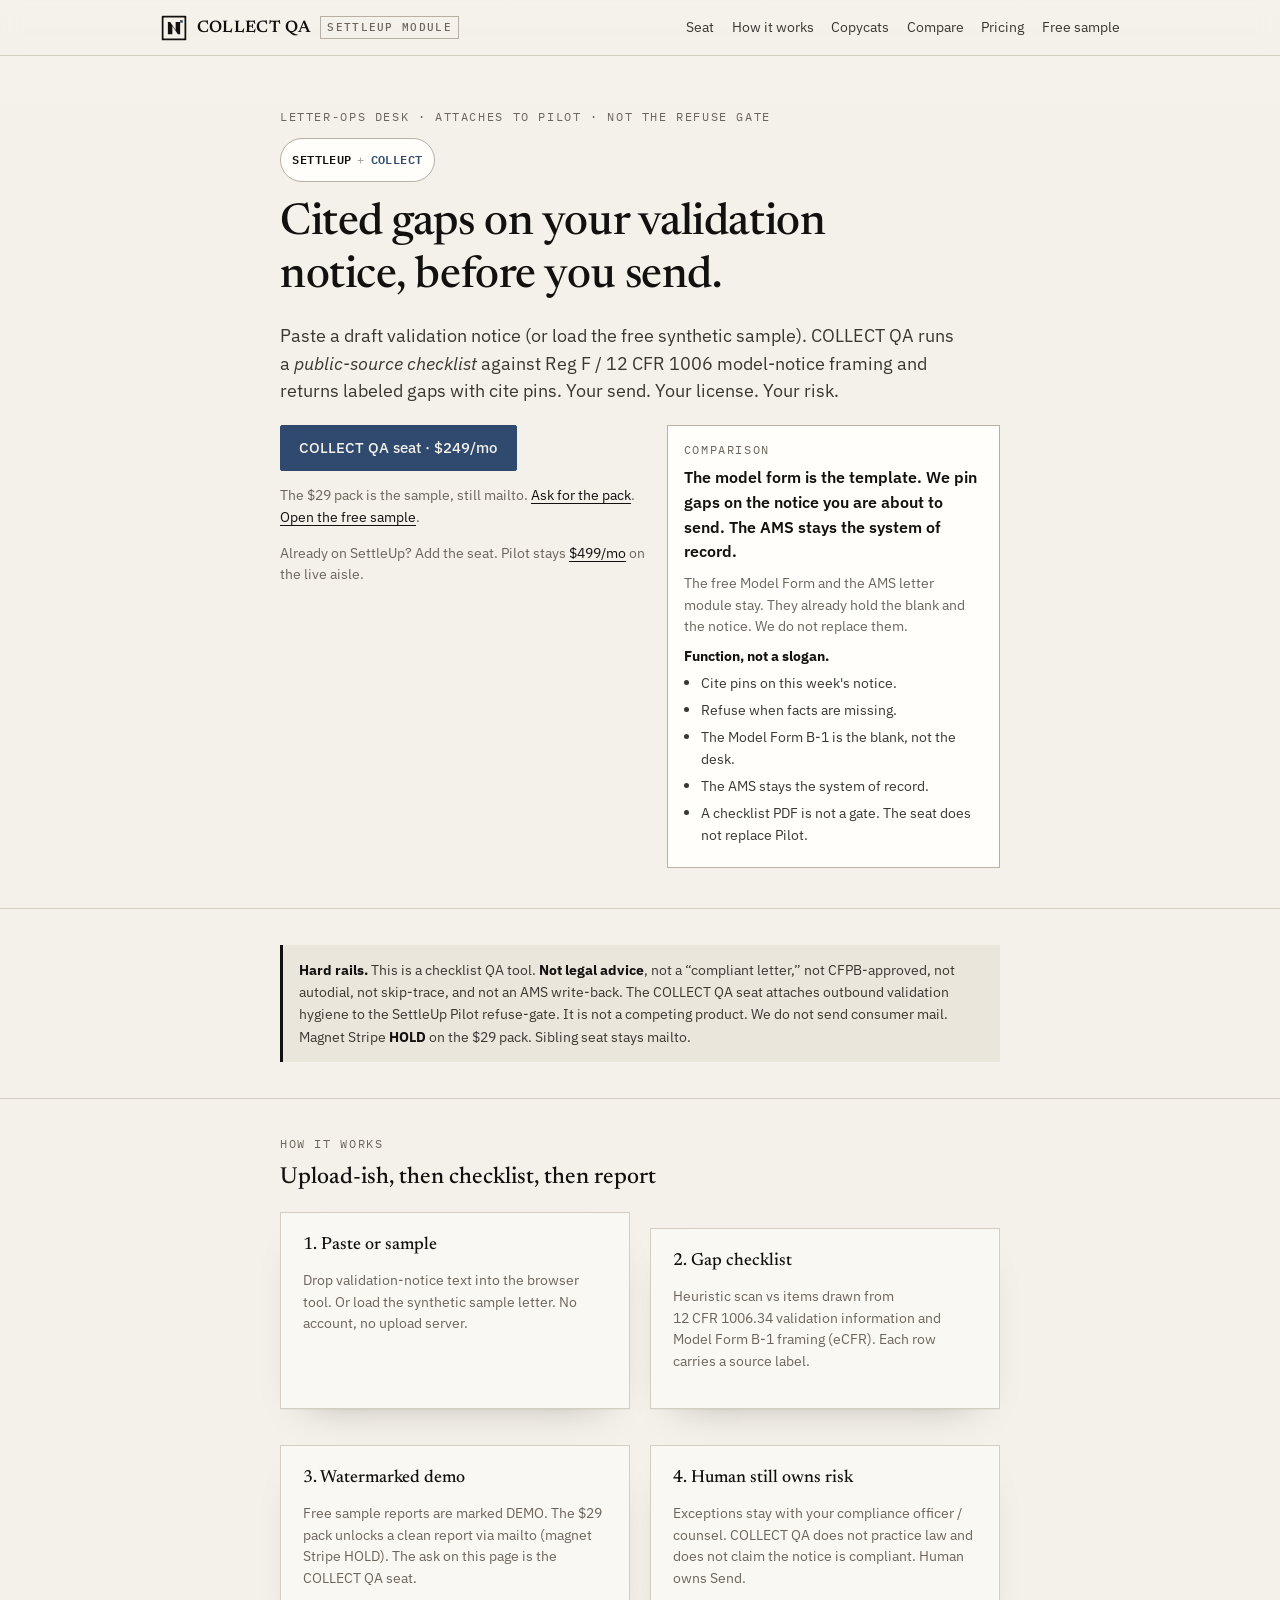
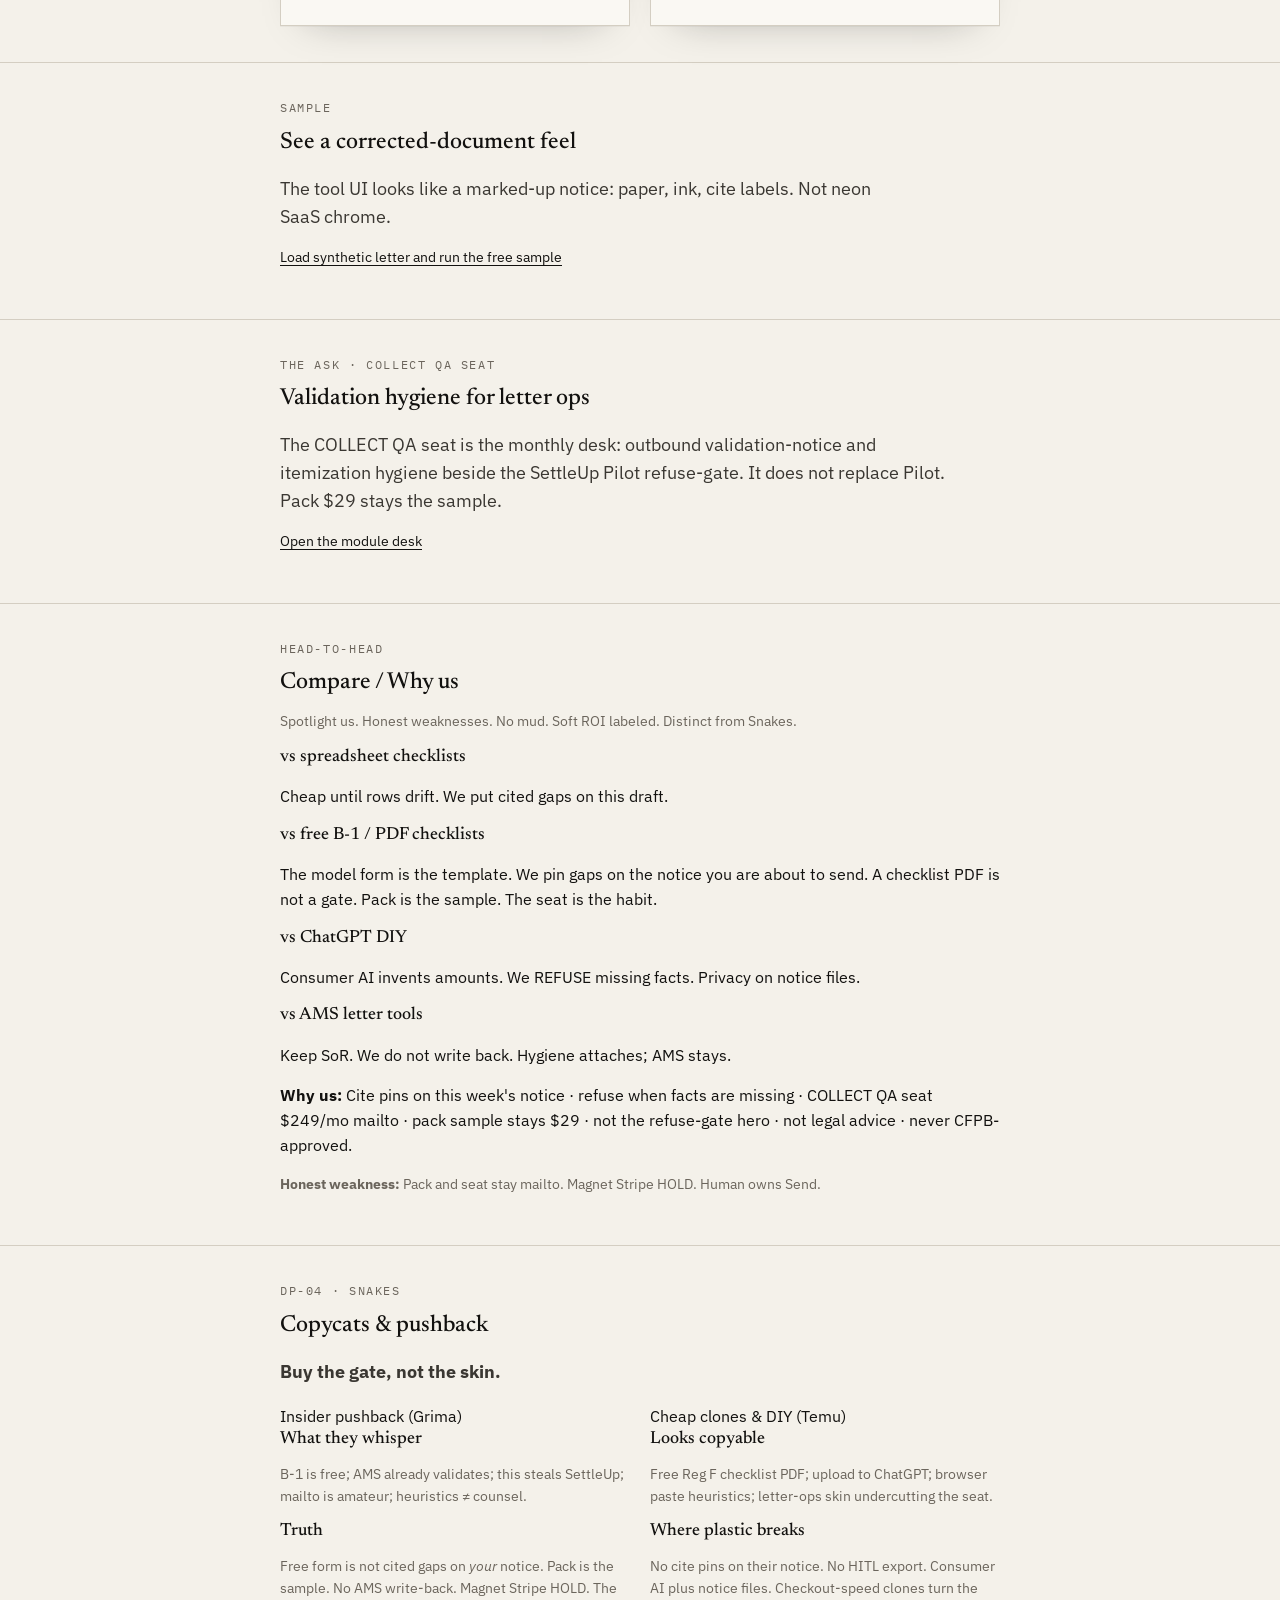
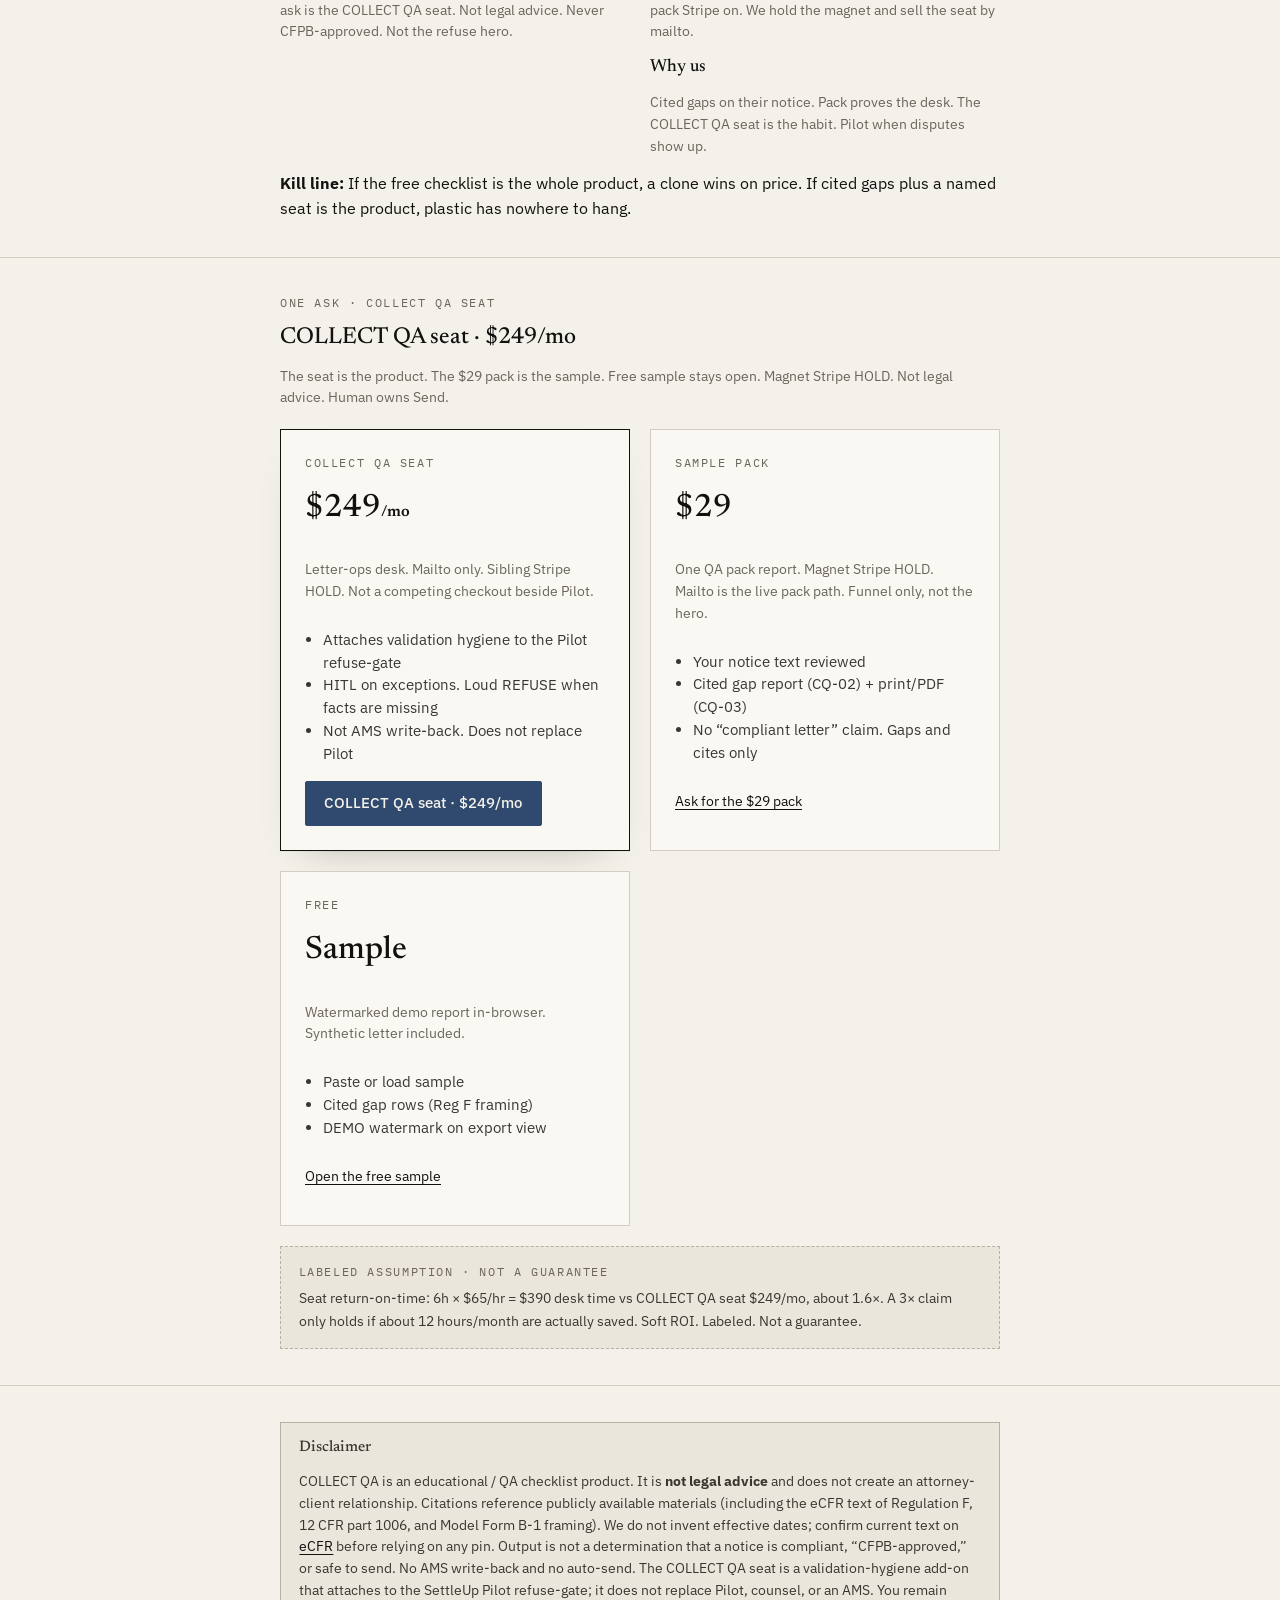
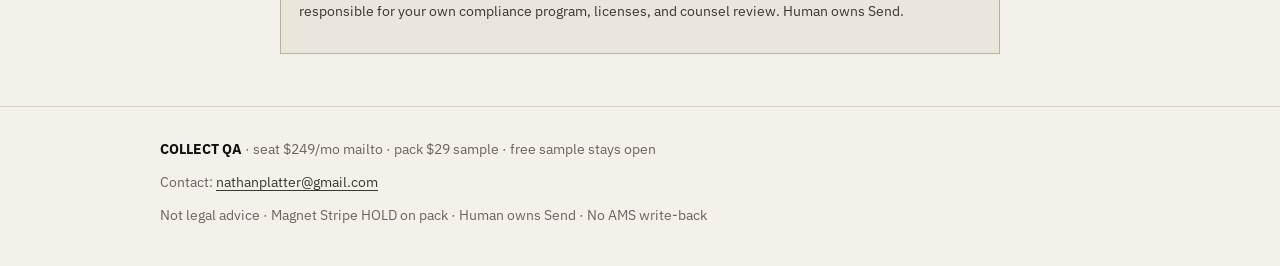
==== commit 849b33b7: "Pin the model-form comparison beside the COLLECT QA seat ask. The $29 pack stays the sample. The old" ====
--- a/index.html
+++ b/index.html
@@ -16,6 +16,7 @@
         <a href="seat/">Seat</a>
         <a href="#how">How it works</a>
         <a href="#snakes">Copycats</a>
+        <a href="#comparison">Compare</a>
         <a href="#pricing">Pricing</a>
         <a href="app.html">Free sample</a>
       </nav>
@@ -33,16 +34,33 @@
           <em>public-source checklist</em> against Reg&nbsp;F / 12&nbsp;CFR&nbsp;1006 model-notice framing
           and returns labeled gaps with cite pins. Your send. Your license. Your risk.
         </p>
-        <div class="btn-row">
-          <a class="btn" href="mailto:nathanplatter@gmail.com?subject=COLLECT%20QA%20seat%20%24249%2Fmo&body=I%20want%20the%20COLLECT%20QA%20seat%20at%20%24249%2Fmo.%0A%0ACompany%3A%20%0AContact%3A%20%0A%0ANot%20legal%20advice%20requested.%20Human%20owns%20Send.">COLLECT QA seat · $249/mo</a>
-        </div>
-        <p class="small muted" style="margin-top:.9rem">
-          The $29 pack is the sample, still mailto. <a href="mailto:nathanplatter@gmail.com?subject=COLLECT%20QA%20pack%20%2429&body=I%20want%20the%20%2429%20COLLECT%20QA%20sample%20pack.%0A%0ACompany%3A%20%0AContact%3A%20%0A%0ANot%20legal%20advice%20requested.">Ask for the pack</a>.
-          <a href="app.html">Open the free sample</a>.
-        </p>
-        <p class="small muted" style="margin-top:.35rem">
-          Already on SettleUp? Add the seat. Pilot stays <a href="https://buy.stripe.com/dRm00j0GG53F8dVfO17Vm03">$499/mo</a> on the live aisle.
-        </p>
+        <div class="hero-fold">
+          <div class="hero-ask">
+            <div class="btn-row">
+              <a class="btn" href="mailto:nathanplatter@gmail.com?subject=COLLECT%20QA%20seat%20%24249%2Fmo&body=I%20want%20the%20COLLECT%20QA%20seat%20at%20%24249%2Fmo.%0A%0ACompany%3A%20%0AContact%3A%20%0A%0ANot%20legal%20advice%20requested.%20Human%20owns%20Send.">COLLECT QA seat · $249/mo</a>
+            </div>
+            <p class="small muted" style="margin-top:.9rem">
+              The $29 pack is the sample, still mailto. <a href="mailto:nathanplatter@gmail.com?subject=COLLECT%20QA%20pack%20%2429&body=I%20want%20the%20%2429%20COLLECT%20QA%20sample%20pack.%0A%0ACompany%3A%20%0AContact%3A%20%0A%0ANot%20legal%20advice%20requested.">Ask for the pack</a>.
+              <a href="app.html">Open the free sample</a>.
+            </p>
+            <p class="small muted" style="margin-top:.35rem">
+              Already on SettleUp? Add the seat. Pilot stays <a href="https://buy.stripe.com/dRm00j0GG53F8dVfO17Vm03">$499/mo</a> on the live aisle.
+            </p>
+          </div>
+          <aside class="fold-compare" id="comparison" aria-label="Comparison">
+            <p class="eyebrow">Comparison</p>
+            <p class="fold-line">The model form is the template. We pin gaps on the notice you are about to send. The AMS stays the system of record.</p>
+            <p class="small muted" style="margin:0 0 .5rem">The free Model Form and the AMS letter module stay. They already hold the blank and the notice. We do not replace them.</p>
+            <p class="small" style="margin:0 0 .3rem"><strong>Function, not a slogan.</strong></p>
+            <ul class="fold-fn">
+              <li>Cite pins on this week's notice.</li>
+              <li>Refuse when facts are missing.</li>
+              <li>The Model Form B-1 is the blank, not the desk.</li>
+              <li>The AMS stays the system of record.</li>
+              <li>A checklist PDF is not a gate. The seat does not replace Pilot.</li>
+            </ul>
+          </aside>
+        </div>
       </div>
     </section>
 
@@ -116,7 +134,7 @@
     </article>
     <article class="compare-chip">
       <h3>vs free B-1 / PDF checklists</h3>
-      <p>Education is not this week's notice under pressure. Pack is the sample. The COLLECT QA seat is the habit.</p>
+      <p>The model form is the template. We pin gaps on the notice you are about to send. A checklist PDF is not a gate. Pack is the sample. The seat is the habit.</p>
     </article>
     <article class="compare-chip">
       <h3>vs ChatGPT DIY</h3>
@@ -127,7 +145,7 @@
       <p>Keep SoR. We do not write back. Hygiene attaches; AMS stays.</p>
     </article>
   </div>
-  <p style="margin-top:14px"><strong>Why us:</strong> Cited Reg F gaps · HITL · COLLECT QA seat $249/mo mailto · pack sample stays $29 · Pilot handoff · soft ~1.6x labeled · not legal advice · never CFPB-approved.</p>
+  <p style="margin-top:14px"><strong>Why us:</strong> Cite pins on this week's notice · refuse when facts are missing · COLLECT QA seat $249/mo mailto · pack sample stays $29 · not the refuse-gate hero · not legal advice · never CFPB-approved.</p>
   <p class="small muted" style="margin-top:10px"><strong>Honest weakness:</strong> Pack and seat stay mailto. Magnet Stripe HOLD. Human owns Send.</p>
 </div></section>
 
--- a/styles.css
+++ b/styles.css
@@ -127,6 +127,36 @@
 
 /* —— sections —— */
 .hero { padding: 3.25rem 0 2.5rem; }
+
+/* Round-1 fold: comparison beside the hero ask */
+.hero-fold {
+  display: grid;
+  gap: 1.15rem;
+  margin-top: 1.25rem;
+  align-items: start;
+}
+@media (min-width: 860px) {
+  .hero-fold { grid-template-columns: minmax(0, 1.05fr) minmax(16rem, 0.95fr); }
+}
+.hero-ask .btn-row { margin-top: 0; }
+.fold-compare {
+  border: 1px solid var(--line-strong);
+  background: #fffefb;
+  padding: 0.95rem 1rem 1rem;
+}
+.fold-compare .eyebrow { margin-bottom: 0.35rem; }
+.fold-line {
+  margin: 0 0 0.55rem;
+  font-weight: 600;
+  color: var(--ink);
+}
+.fold-fn {
+  margin: 0;
+  padding-left: 1.1rem;
+  font-size: 0.9rem;
+  color: var(--ink-2);
+}
+.fold-fn li { margin: 0.28rem 0; }
 .section { padding: 2.25rem 0; border-top: 1px solid var(--line); }
 .panel {
   background: #faf8f3;
@@ -439,36 +469,6 @@
   color: var(--ink-2);
 }
 
-/* Copycats & pushback — Brand SoT §5 (paper/ink cards) */
-.snakes-grid {
-  display: grid;
-  gap: 1.25rem;
-  grid-template-columns: 1fr;
-  margin-top: 1.25rem;
-}
-@media (min-width: 720px) {
-  .snakes-grid { grid-template-columns: 1fr 1fr; align-items: start; }
-}
-.snake-card {
-  background: #faf8f3;
-  border: 1px solid var(--line);
-  box-shadow: var(--shadow);
-  padding: 1.35rem 1.4rem;
-}
-.snake-card h3 { margin-bottom: 0.75rem; }
-.snake-card h4 {
-  font-size: 1rem;
-  margin: 1.05rem 0 0.4rem;
-}
-.snake-card h4:first-of-type { margin-top: 0.15rem; }
-.snake-card ul {
-  margin: 0;
-  padding-left: 1.1rem;
-  color: var(--ink-2);
-  font-size: 0.92rem;
-}
-.snake-card li + li { margin-top: 0.35rem; }
-
 .playbook-bar {
   border-bottom: 1px solid var(--line);
   background: var(--paper-2);
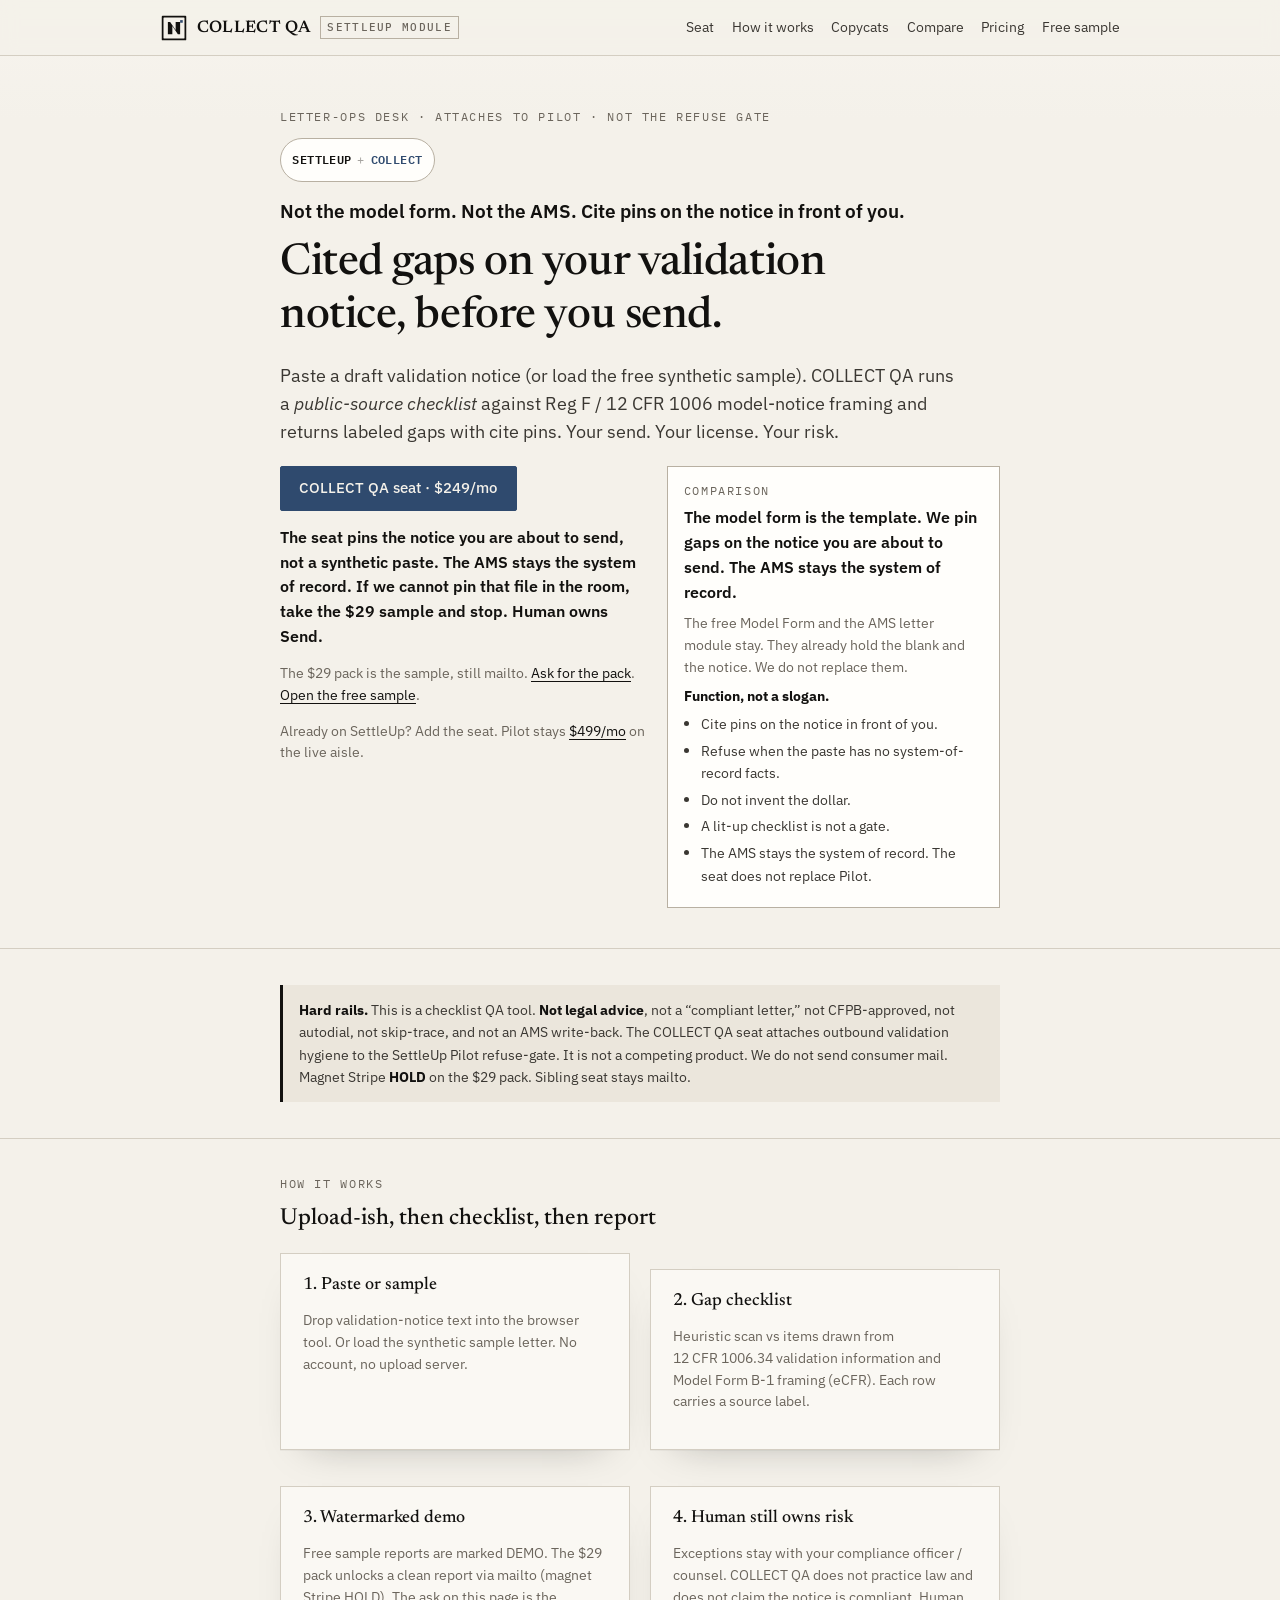
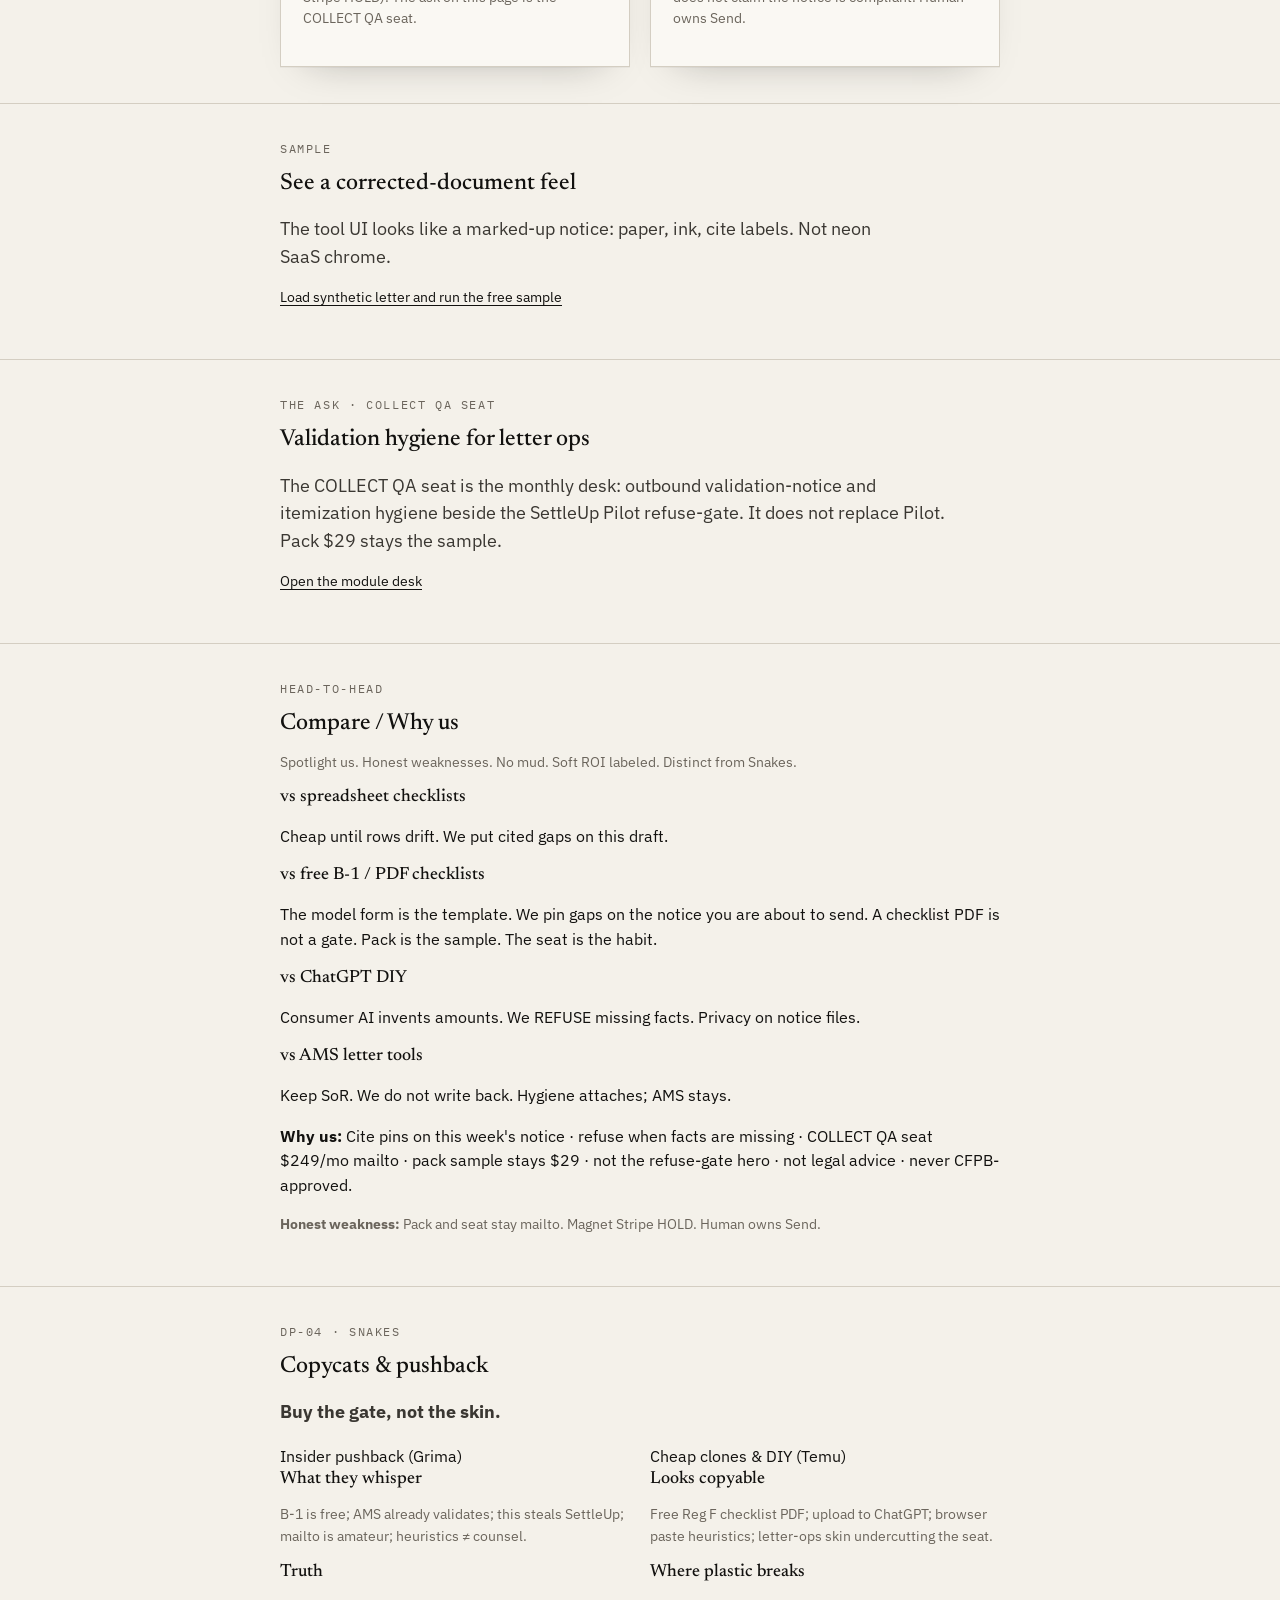
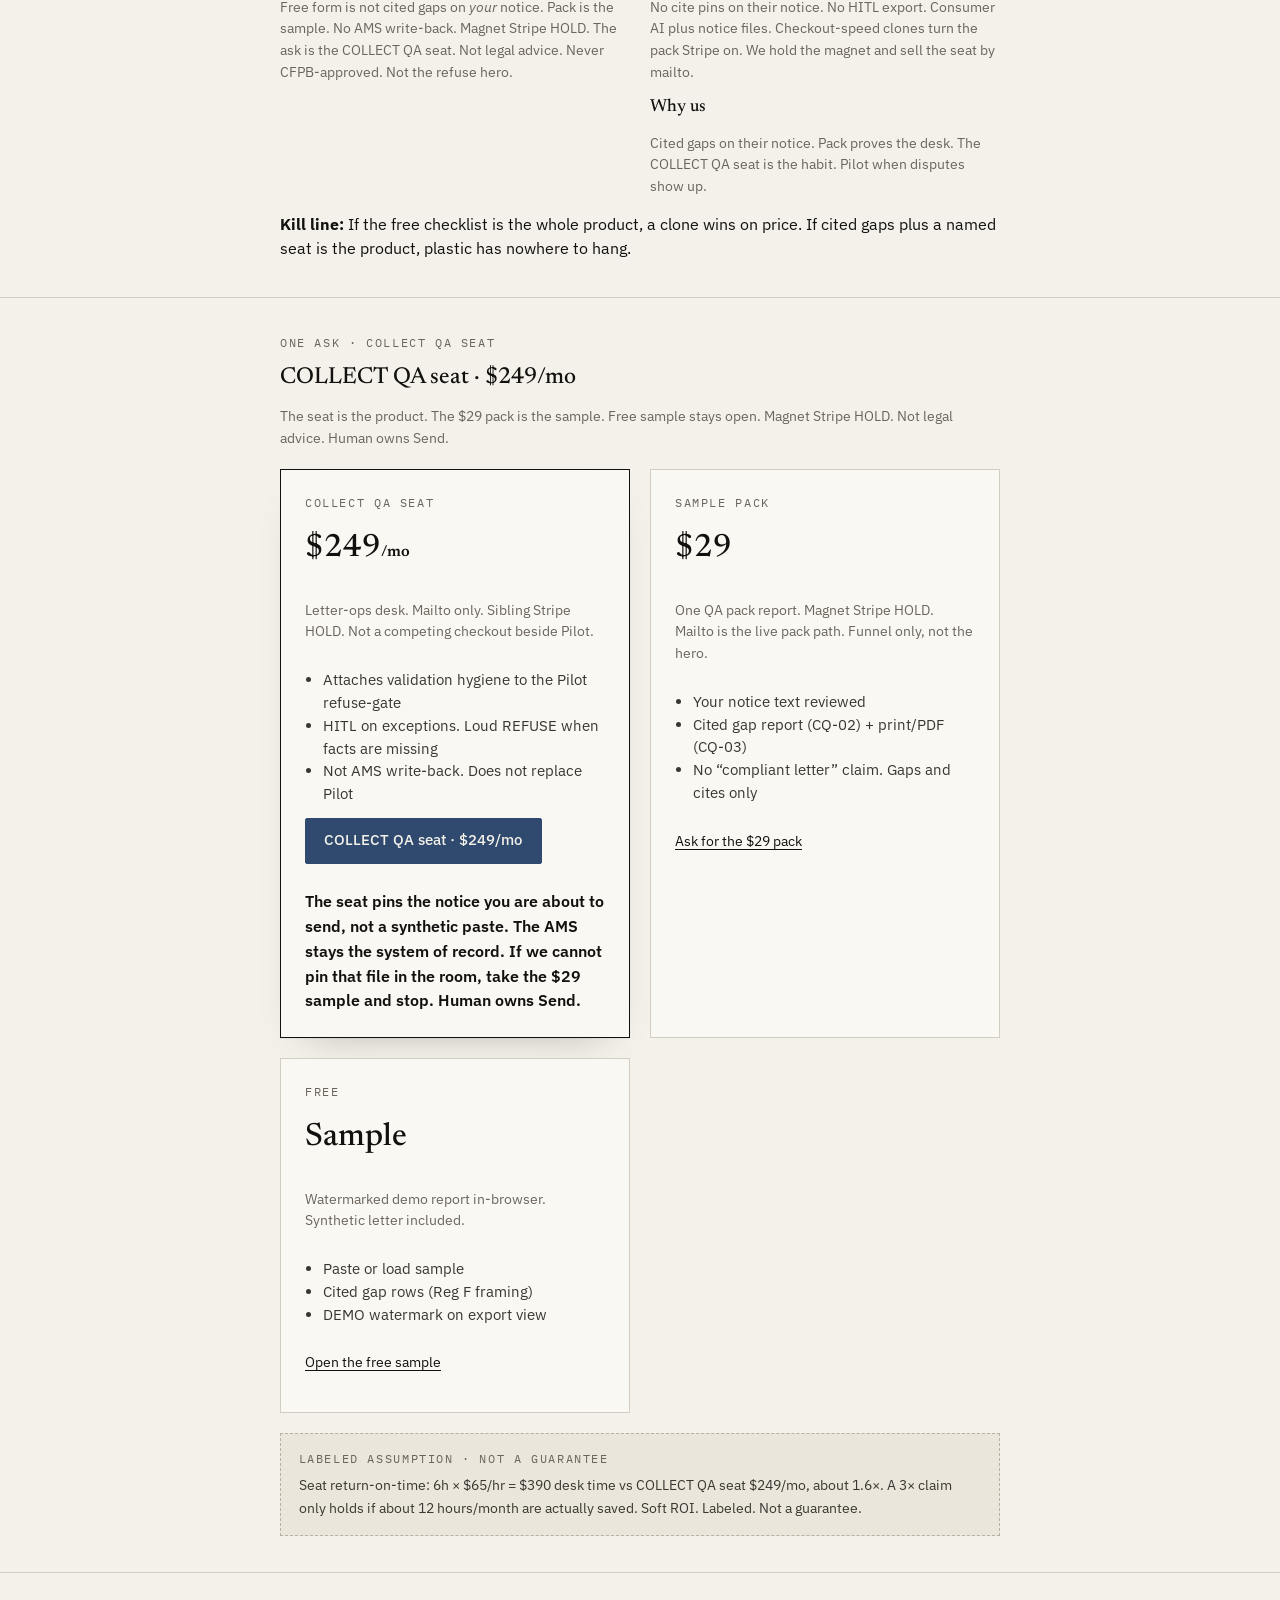
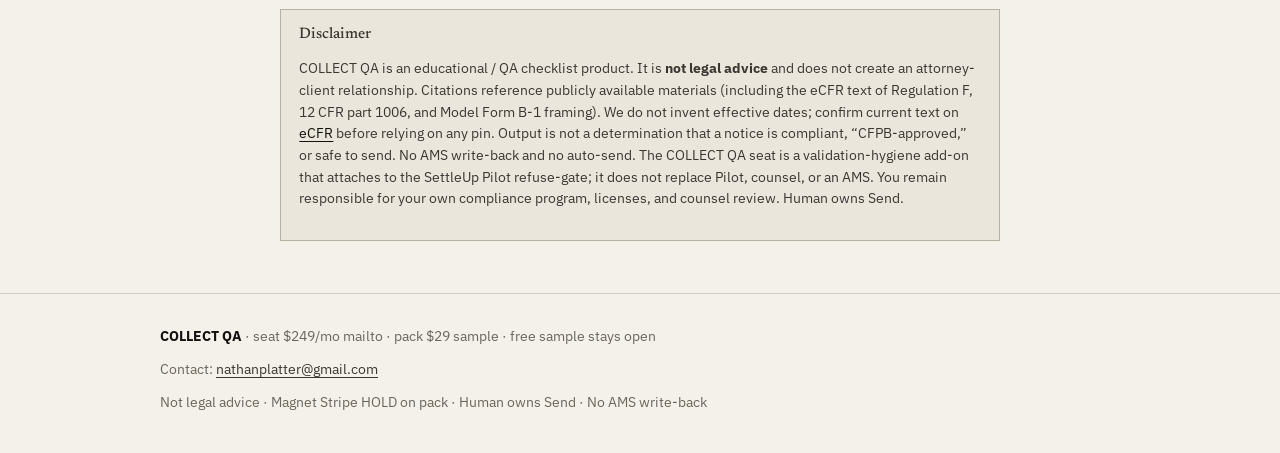
==== commit 7e71feeb: "Put the class contrast in the COLLECT hero, not only under Compare. The seat pins the notice in fron" ====
--- a/index.html
+++ b/index.html
@@ -28,6 +28,7 @@
       <div class="wrap">
         <p class="eyebrow">Letter-ops desk · attaches to Pilot · not the refuse gate</p>
         <p class="suite-chip" aria-label="Suite attach"><span class="suite-chip-brand">SettleUp</span><span class="suite-chip-plus">+</span><span class="suite-chip-mod">COLLECT</span></p>
+        <p class="hero-class">Not the model form. Not the AMS. Cite pins on the notice in front of you.</p>
         <h1>Cited gaps on your validation notice, before you send.</h1>
         <p class="lede">
           Paste a draft validation notice (or load the free synthetic sample). COLLECT QA runs a
@@ -39,6 +40,7 @@
             <div class="btn-row">
               <a class="btn" href="mailto:nathanplatter@gmail.com?subject=COLLECT%20QA%20seat%20%24249%2Fmo&body=I%20want%20the%20COLLECT%20QA%20seat%20at%20%24249%2Fmo.%0A%0ACompany%3A%20%0AContact%3A%20%0A%0ANot%20legal%20advice%20requested.%20Human%20owns%20Send.">COLLECT QA seat · $249/mo</a>
             </div>
+            <p class="ask-honesty">The seat pins the notice you are about to send, not a synthetic paste. The AMS stays the system of record. If we cannot pin that file in the room, take the $29 sample and stop. Human owns Send.</p>
             <p class="small muted" style="margin-top:.9rem">
               The $29 pack is the sample, still mailto. <a href="mailto:nathanplatter@gmail.com?subject=COLLECT%20QA%20pack%20%2429&body=I%20want%20the%20%2429%20COLLECT%20QA%20sample%20pack.%0A%0ACompany%3A%20%0AContact%3A%20%0A%0ANot%20legal%20advice%20requested.">Ask for the pack</a>.
               <a href="app.html">Open the free sample</a>.
@@ -53,11 +55,11 @@
             <p class="small muted" style="margin:0 0 .5rem">The free Model Form and the AMS letter module stay. They already hold the blank and the notice. We do not replace them.</p>
             <p class="small" style="margin:0 0 .3rem"><strong>Function, not a slogan.</strong></p>
             <ul class="fold-fn">
-              <li>Cite pins on this week's notice.</li>
-              <li>Refuse when facts are missing.</li>
-              <li>The Model Form B-1 is the blank, not the desk.</li>
-              <li>The AMS stays the system of record.</li>
-              <li>A checklist PDF is not a gate. The seat does not replace Pilot.</li>
+              <li>Cite pins on the notice in front of you.</li>
+              <li>Refuse when the paste has no system-of-record facts.</li>
+              <li>Do not invent the dollar.</li>
+              <li>A lit-up checklist is not a gate.</li>
+              <li>The AMS stays the system of record. The seat does not replace Pilot.</li>
             </ul>
           </aside>
         </div>
@@ -195,6 +197,7 @@
               <li>Not AMS write-back. Does not replace Pilot</li>
             </ul>
             <a class="btn" href="mailto:nathanplatter@gmail.com?subject=COLLECT%20QA%20seat%20%24249%2Fmo&body=I%20want%20the%20COLLECT%20QA%20seat%20at%20%24249%2Fmo.%0A%0ACompany%3A%20%0AContact%3A%20%0A%0ANot%20legal%20advice%20requested.%20Human%20owns%20Send.">COLLECT QA seat · $249/mo</a>
+            <p class="ask-honesty">The seat pins the notice you are about to send, not a synthetic paste. The AMS stays the system of record. If we cannot pin that file in the room, take the $29 sample and stop. Human owns Send.</p>
           </div>
           <div class="price-card">
             <p class="eyebrow" style="margin:0">Sample pack</p>
--- a/styles.css
+++ b/styles.css
@@ -150,6 +150,20 @@
   font-weight: 600;
   color: var(--ink);
 }
+.hero-class {
+  margin: 0 0 0.9rem;
+  max-width: 40rem;
+  font-size: 1.2rem;
+  font-weight: 600;
+  line-height: 1.35;
+  color: var(--ink);
+}
+.ask-honesty {
+  margin: 0.85rem 0 0;
+  max-width: 38rem;
+  font-weight: 600;
+  color: var(--ink);
+}
 .fold-fn {
   margin: 0;
   padding-left: 1.1rem;
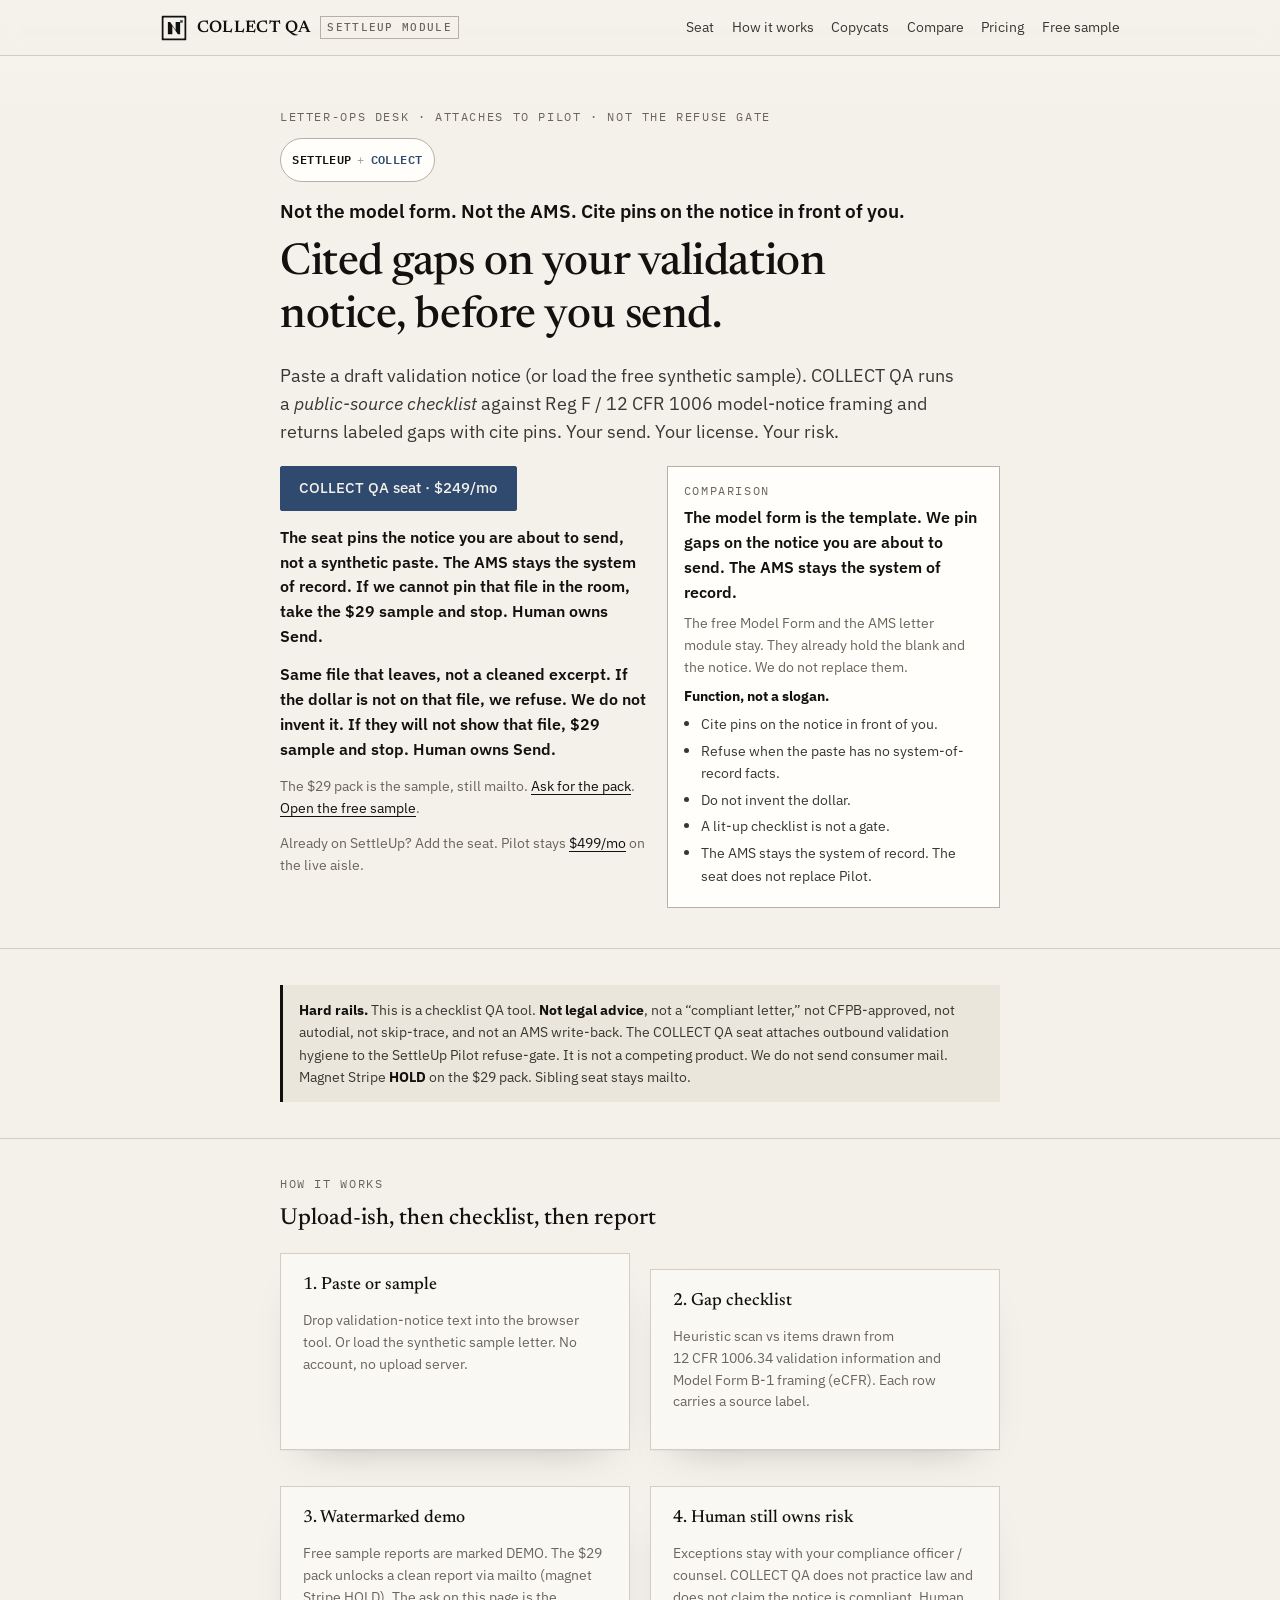
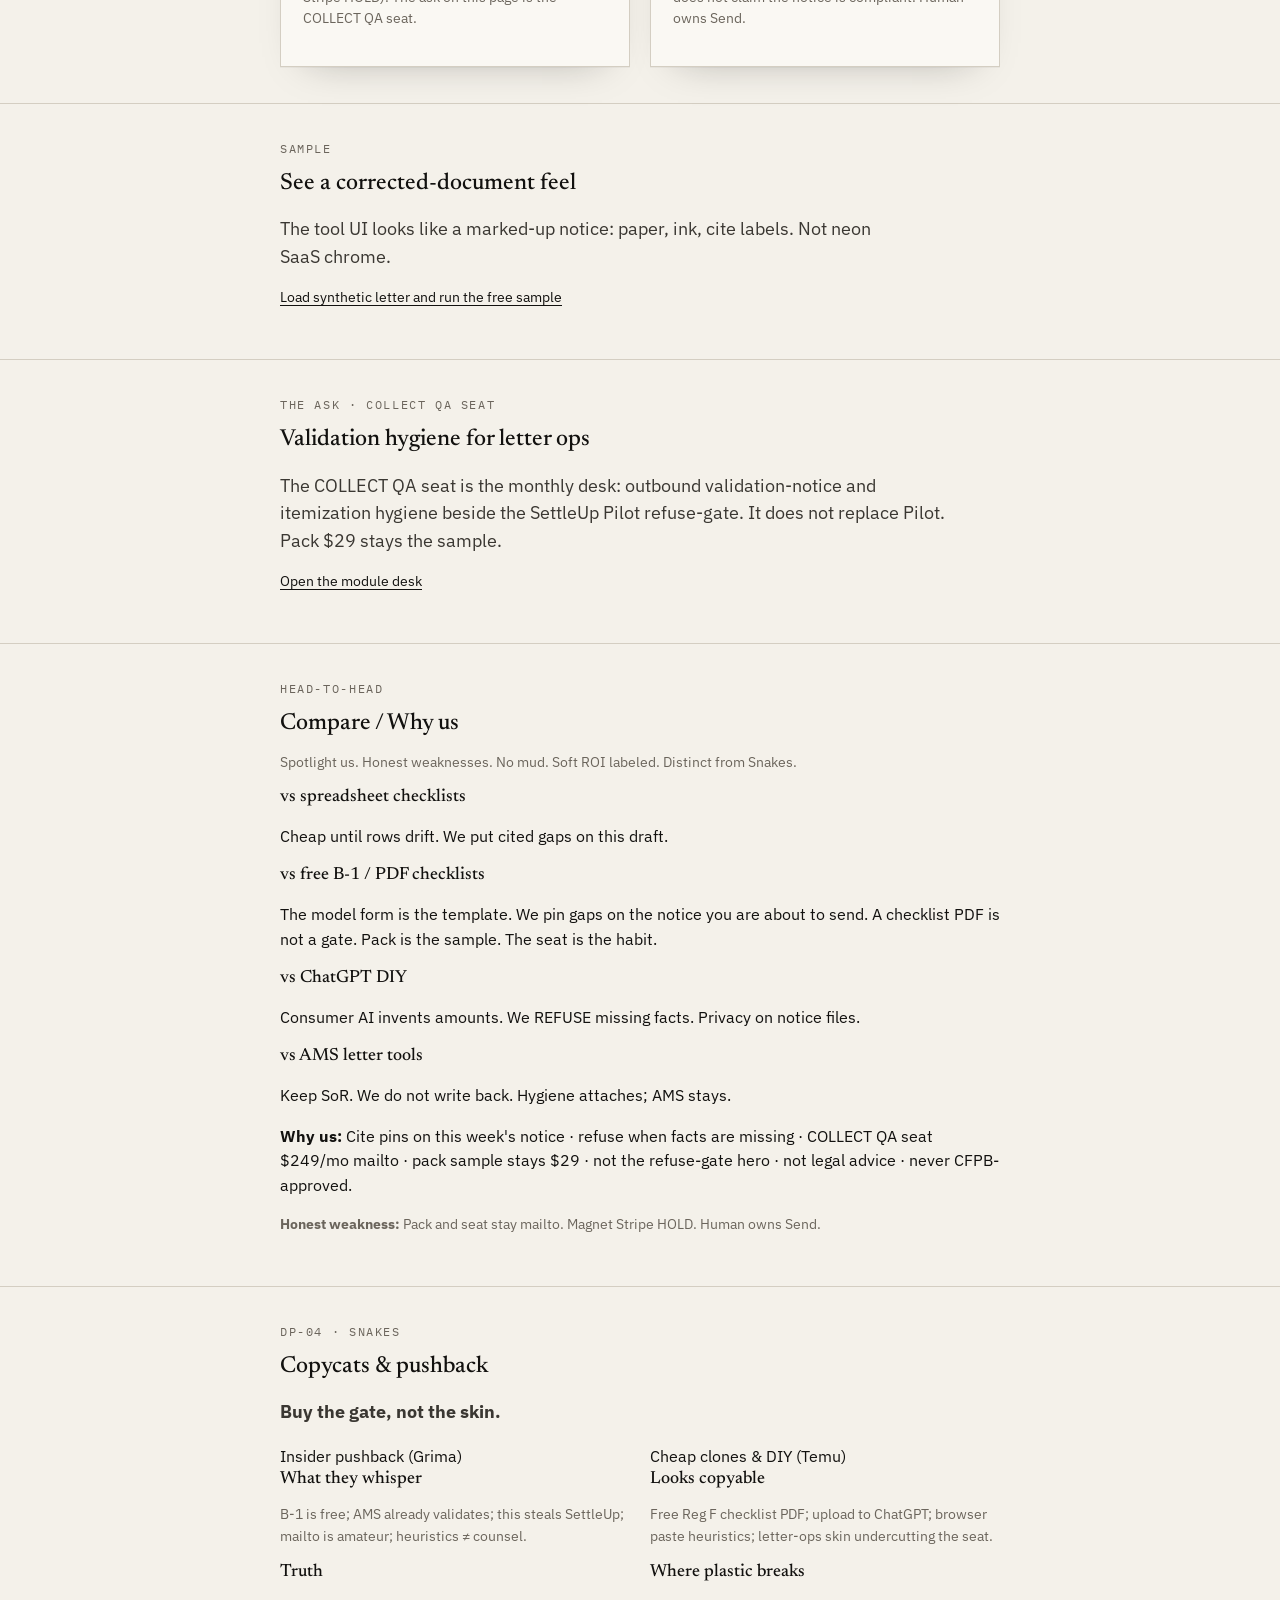
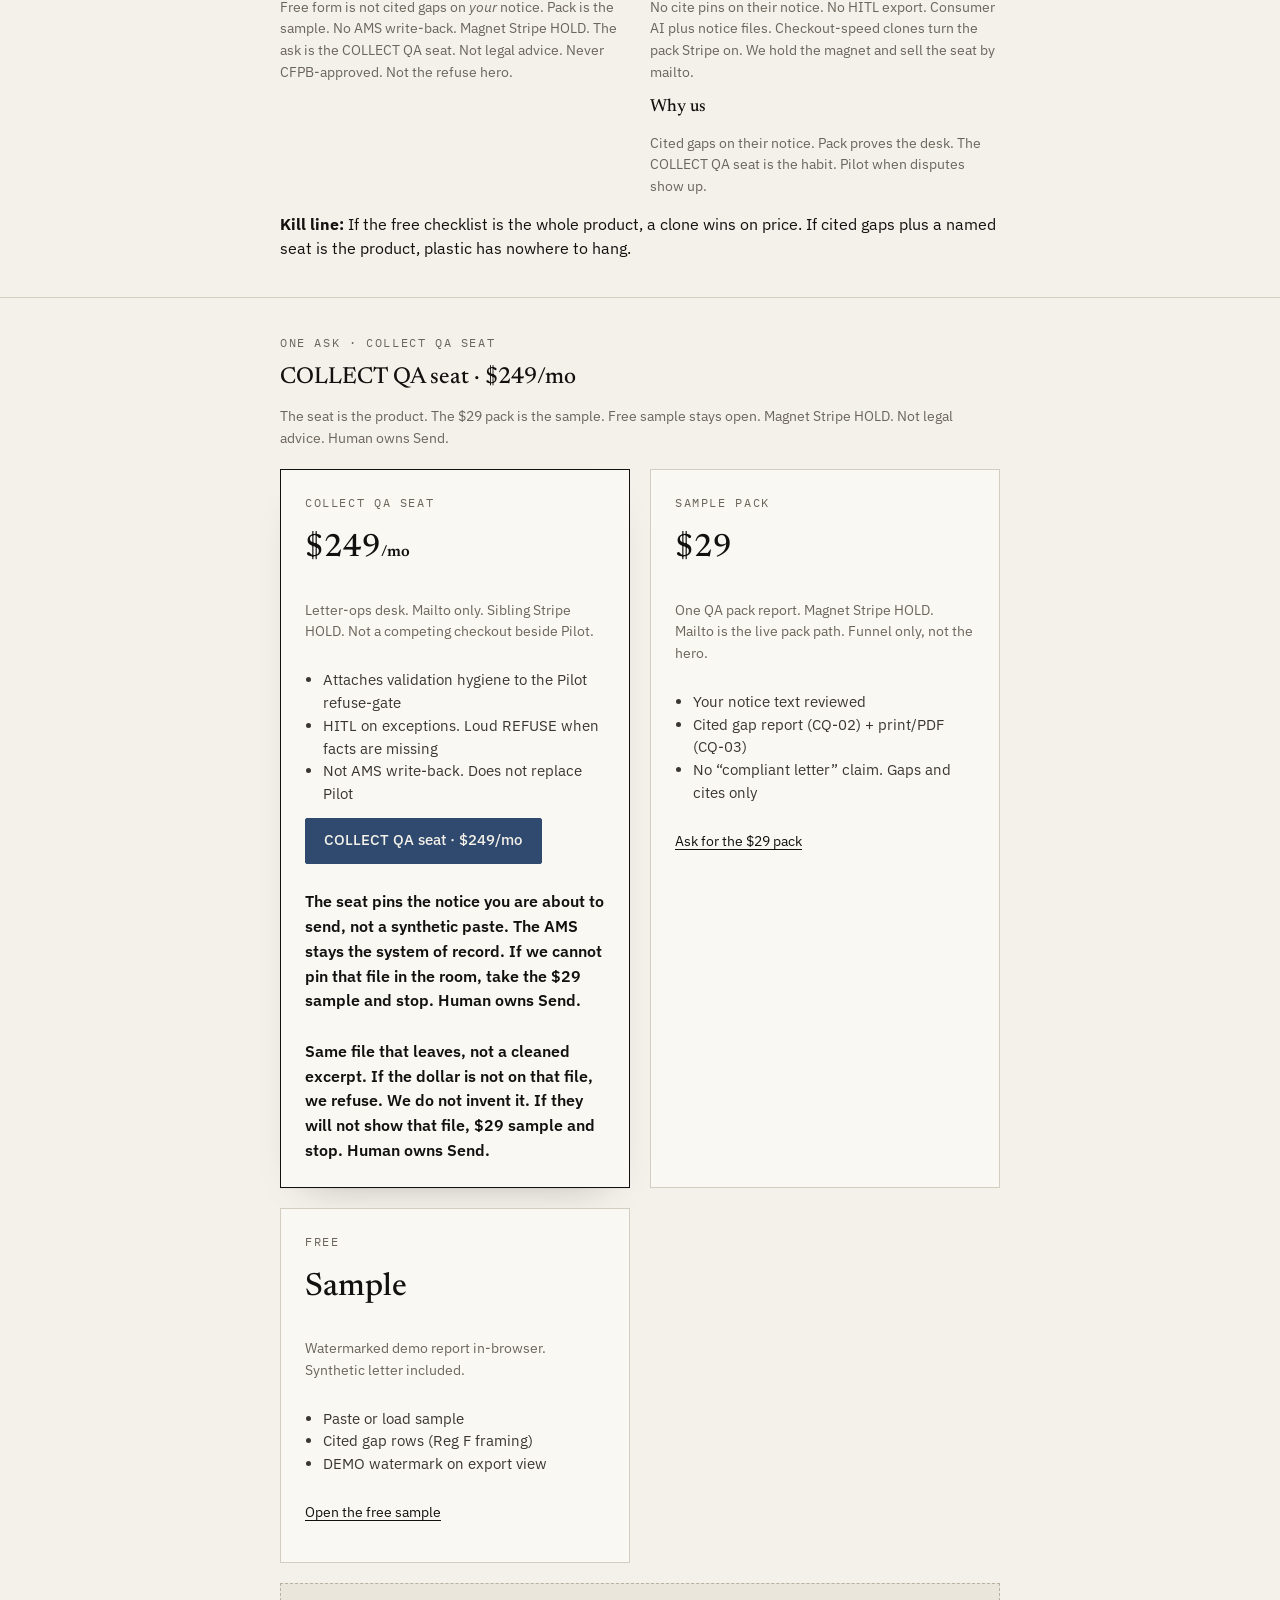
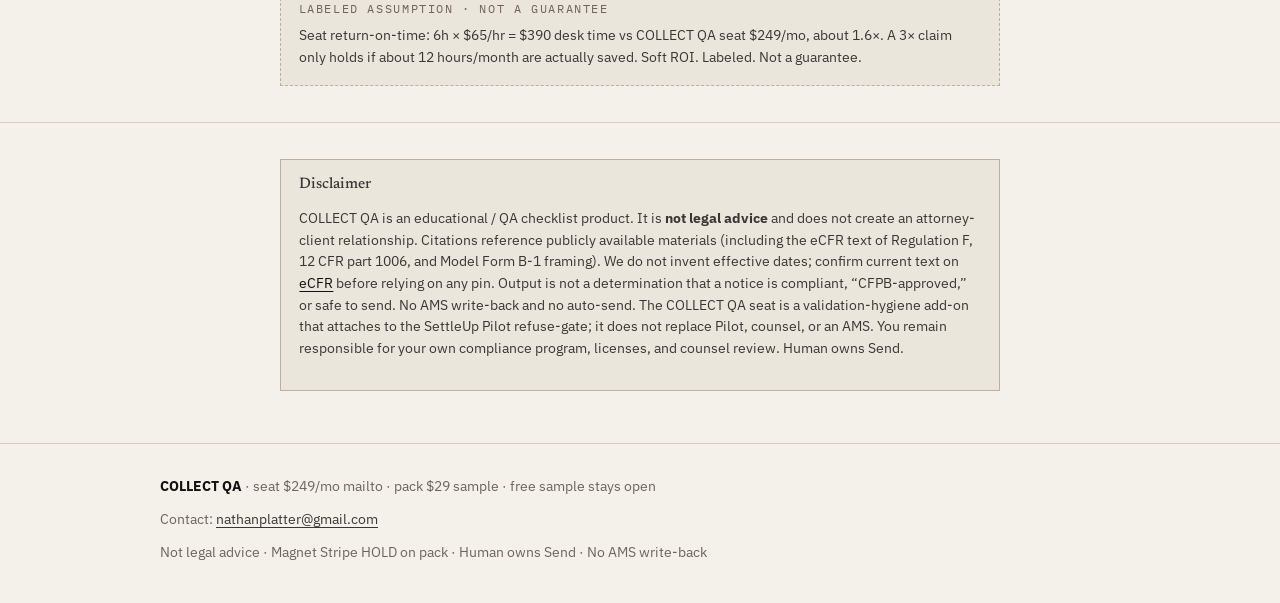
==== commit dea0a41d: "Fold the last COLLECT honesty lock beside the $249 ask. Same file that leaves, not a cleaned excerpt" ====
--- a/index.html
+++ b/index.html
@@ -41,6 +41,7 @@
               <a class="btn" href="mailto:nathanplatter@gmail.com?subject=COLLECT%20QA%20seat%20%24249%2Fmo&body=I%20want%20the%20COLLECT%20QA%20seat%20at%20%24249%2Fmo.%0A%0ACompany%3A%20%0AContact%3A%20%0A%0ANot%20legal%20advice%20requested.%20Human%20owns%20Send.">COLLECT QA seat · $249/mo</a>
             </div>
             <p class="ask-honesty">The seat pins the notice you are about to send, not a synthetic paste. The AMS stays the system of record. If we cannot pin that file in the room, take the $29 sample and stop. Human owns Send.</p>
+            <p class="ask-honesty">Same file that leaves, not a cleaned excerpt. If the dollar is not on that file, we refuse. We do not invent it. If they will not show that file, $29 sample and stop. Human owns Send.</p>
             <p class="small muted" style="margin-top:.9rem">
               The $29 pack is the sample, still mailto. <a href="mailto:nathanplatter@gmail.com?subject=COLLECT%20QA%20pack%20%2429&body=I%20want%20the%20%2429%20COLLECT%20QA%20sample%20pack.%0A%0ACompany%3A%20%0AContact%3A%20%0A%0ANot%20legal%20advice%20requested.">Ask for the pack</a>.
               <a href="app.html">Open the free sample</a>.
@@ -198,6 +199,7 @@
             </ul>
             <a class="btn" href="mailto:nathanplatter@gmail.com?subject=COLLECT%20QA%20seat%20%24249%2Fmo&body=I%20want%20the%20COLLECT%20QA%20seat%20at%20%24249%2Fmo.%0A%0ACompany%3A%20%0AContact%3A%20%0A%0ANot%20legal%20advice%20requested.%20Human%20owns%20Send.">COLLECT QA seat · $249/mo</a>
             <p class="ask-honesty">The seat pins the notice you are about to send, not a synthetic paste. The AMS stays the system of record. If we cannot pin that file in the room, take the $29 sample and stop. Human owns Send.</p>
+            <p class="ask-honesty">Same file that leaves, not a cleaned excerpt. If the dollar is not on that file, we refuse. We do not invent it. If they will not show that file, $29 sample and stop. Human owns Send.</p>
           </div>
           <div class="price-card">
             <p class="eyebrow" style="margin:0">Sample pack</p>
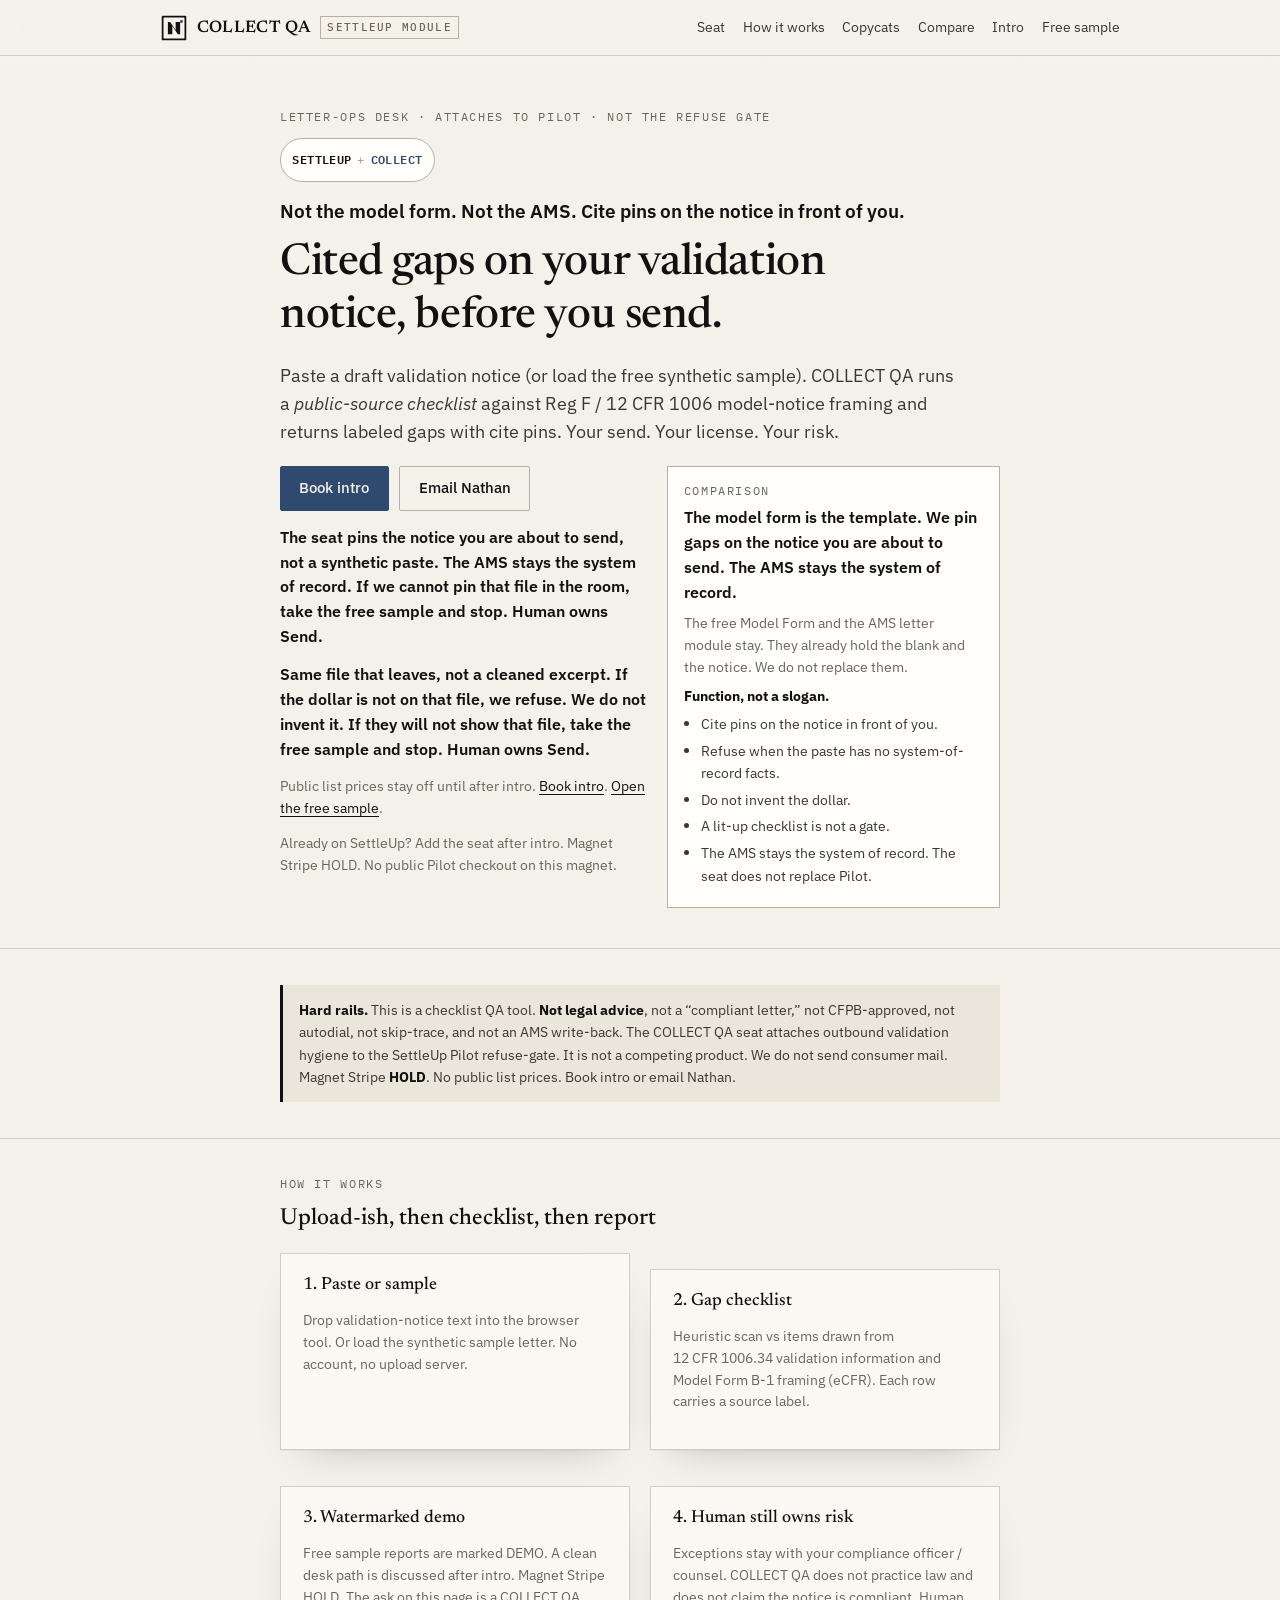
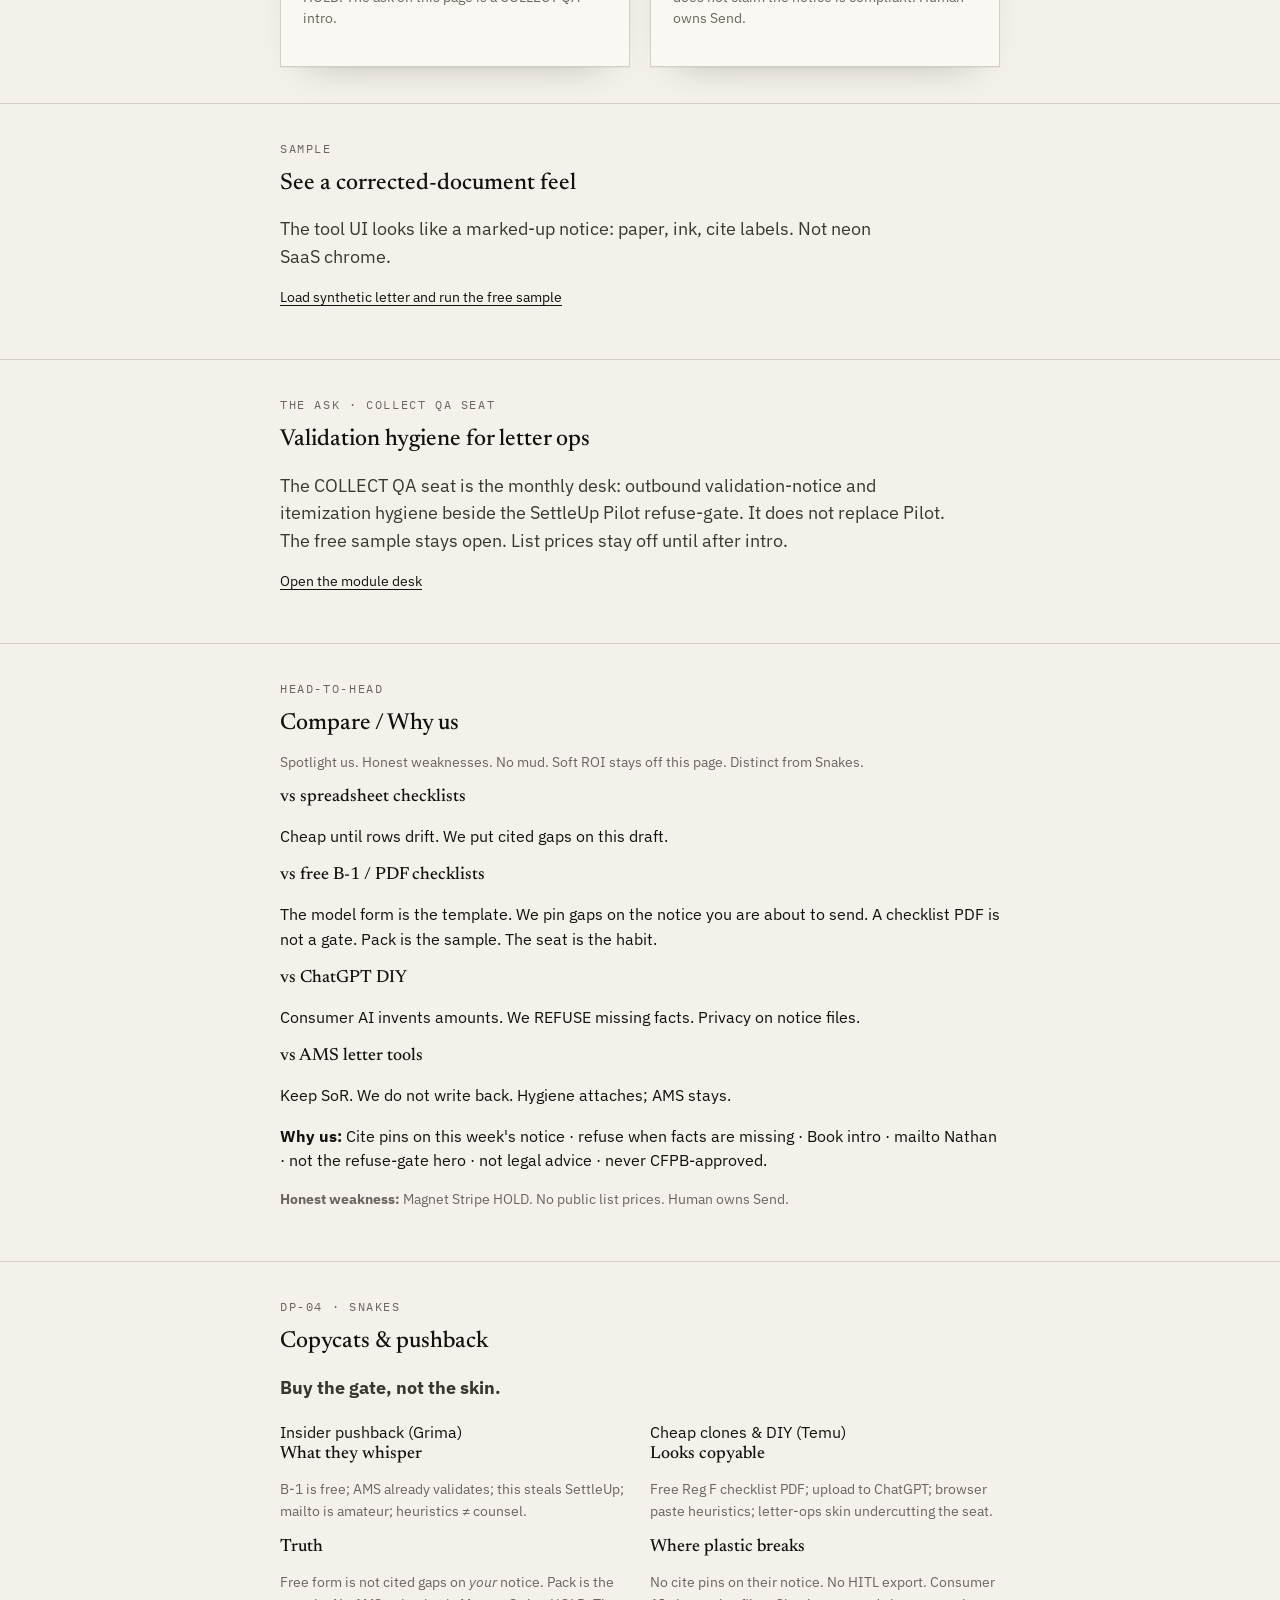
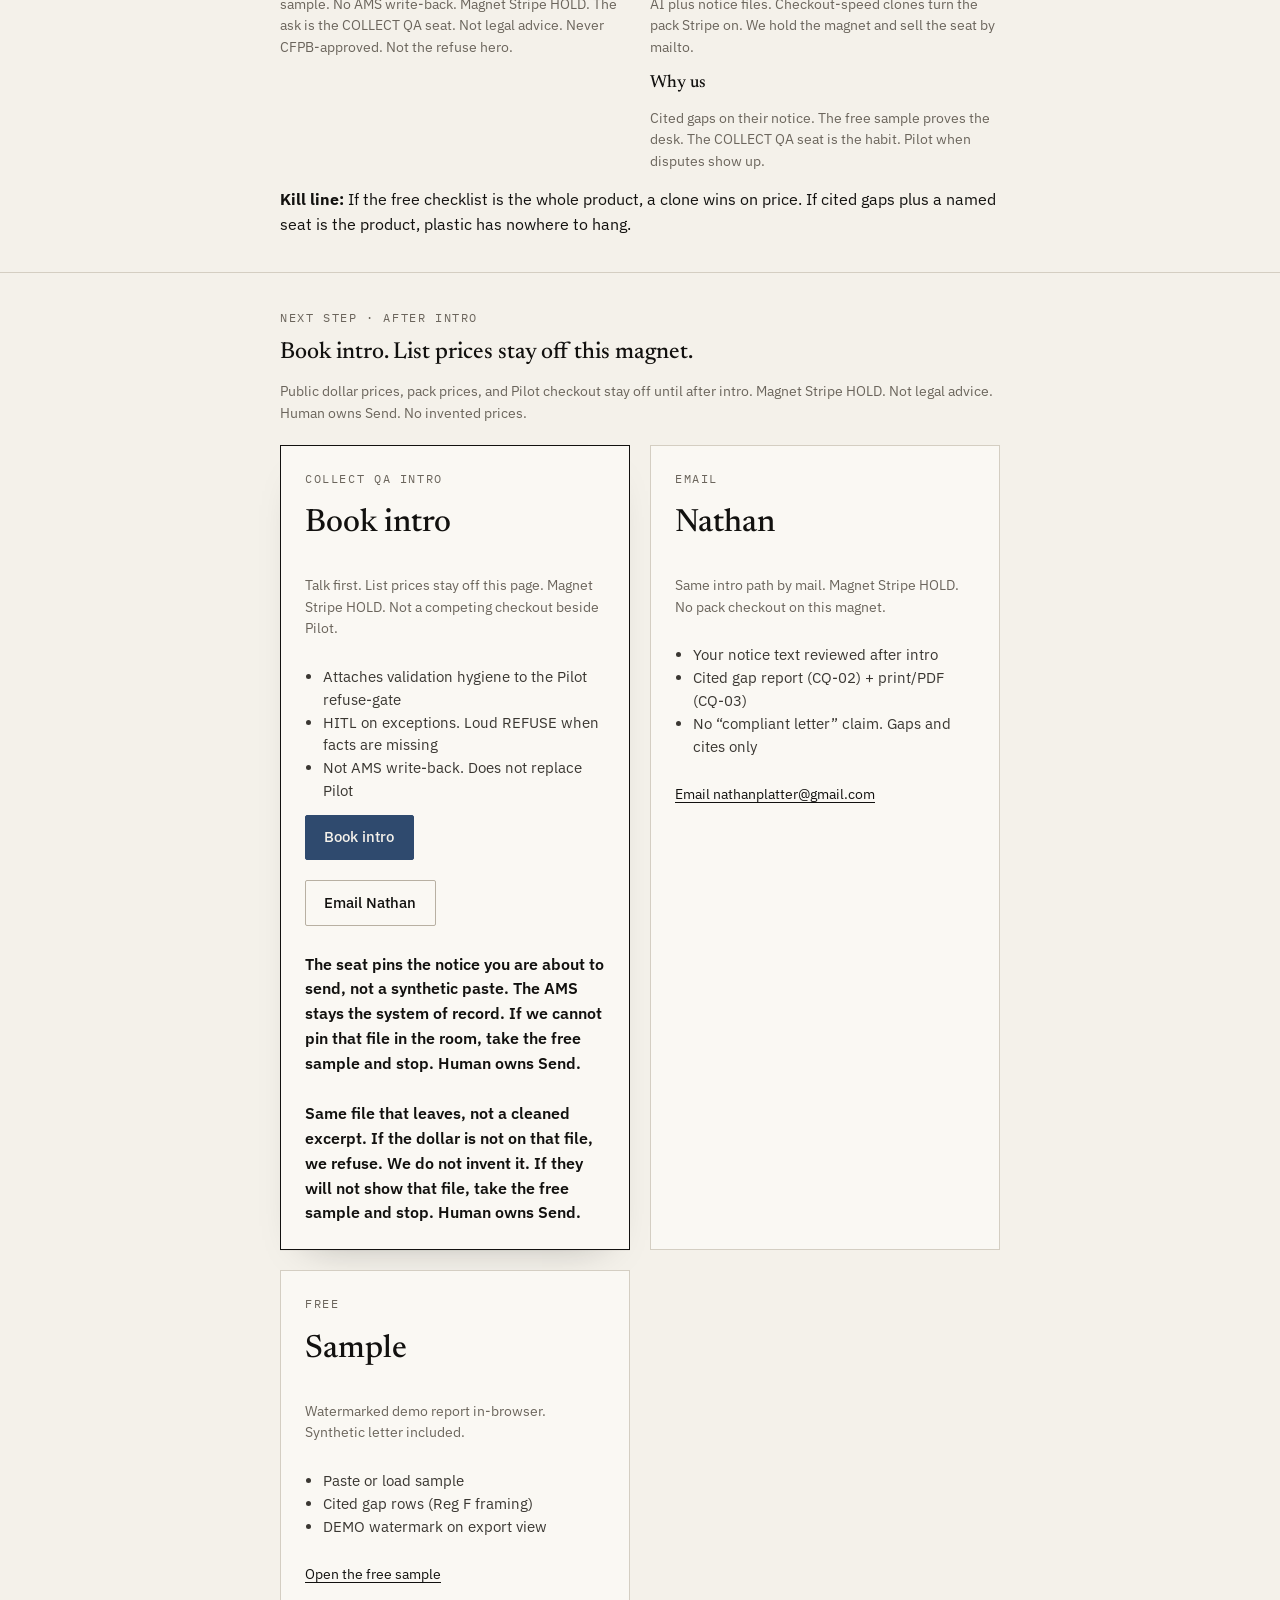
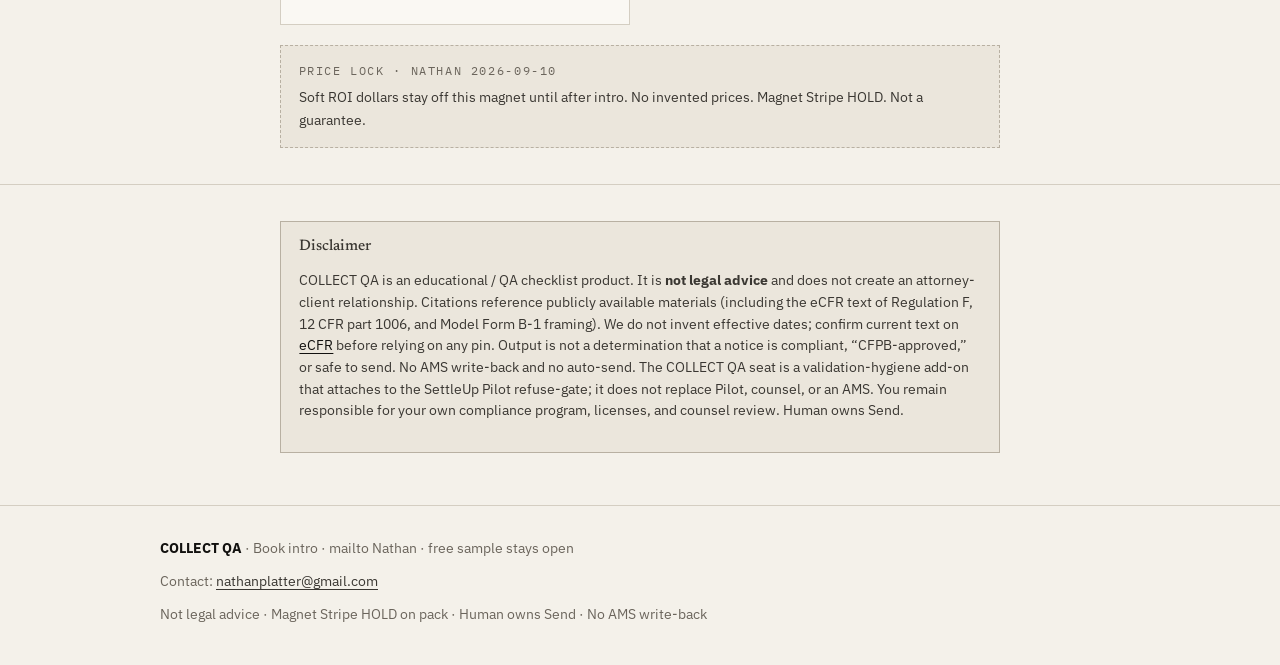
==== commit 3777f0d6: "Remove public list prices until after intro. P0 price lock: Book intro and mailto replace dollar SKU" ====
--- a/index.html
+++ b/index.html
@@ -4,7 +4,7 @@
   <meta charset="utf-8" />
   <meta name="viewport" content="width=device-width, initial-scale=1" />
   <title>COLLECT QA. Cited checklist for collection validation notices</title>
-  <meta name="description" content="COLLECT QA seat $249/mo. Cited gaps on validation notices. Not legal advice. Pack $29 is the sample. Pilot stays $499 on the live aisle." />
+  <meta name="description" content="Cited gaps on validation notices. Book intro. Not legal advice. Magnet Stripe HOLD. Free sample stays open." />
   <meta name="robots" content="index,follow" />
   <link rel="stylesheet" href="styles.css" />
 </head>
@@ -17,7 +17,7 @@
         <a href="#how">How it works</a>
         <a href="#snakes">Copycats</a>
         <a href="#comparison">Compare</a>
-        <a href="#pricing">Pricing</a>
+        <a href="#intro">Intro</a>
         <a href="app.html">Free sample</a>
       </nav>
     </div>
@@ -38,16 +38,18 @@
         <div class="hero-fold">
           <div class="hero-ask">
             <div class="btn-row">
-              <a class="btn" href="mailto:nathanplatter@gmail.com?subject=COLLECT%20QA%20seat%20%24249%2Fmo&body=I%20want%20the%20COLLECT%20QA%20seat%20at%20%24249%2Fmo.%0A%0ACompany%3A%20%0AContact%3A%20%0A%0ANot%20legal%20advice%20requested.%20Human%20owns%20Send.">COLLECT QA seat · $249/mo</a>
+              <a class="btn" href="https://calendly.com/nathanplatter">Book intro</a>
+              <a class="btn btn-ghost" href="mailto:nathanplatter@gmail.com?subject=COLLECT%20QA%20intro&body=I%20want%20to%20book%20a%20COLLECT%20QA%20intro.%0A%0ACompany%3A%20%0AContact%3A%20%0A%0ANot%20legal%20advice%20requested.%20Human%20owns%20Send.">Email Nathan</a>
             </div>
-            <p class="ask-honesty">The seat pins the notice you are about to send, not a synthetic paste. The AMS stays the system of record. If we cannot pin that file in the room, take the $29 sample and stop. Human owns Send.</p>
-            <p class="ask-honesty">Same file that leaves, not a cleaned excerpt. If the dollar is not on that file, we refuse. We do not invent it. If they will not show that file, $29 sample and stop. Human owns Send.</p>
+            <p class="ask-honesty">The seat pins the notice you are about to send, not a synthetic paste. The AMS stays the system of record. If we cannot pin that file in the room, take the free sample and stop. Human owns Send.</p>
+            <p class="ask-honesty">Same file that leaves, not a cleaned excerpt. If the dollar is not on that file, we refuse. We do not invent it. If they will not show that file, take the free sample and stop. Human owns Send.</p>
             <p class="small muted" style="margin-top:.9rem">
-              The $29 pack is the sample, still mailto. <a href="mailto:nathanplatter@gmail.com?subject=COLLECT%20QA%20pack%20%2429&body=I%20want%20the%20%2429%20COLLECT%20QA%20sample%20pack.%0A%0ACompany%3A%20%0AContact%3A%20%0A%0ANot%20legal%20advice%20requested.">Ask for the pack</a>.
+              Public list prices stay off until after intro.
+              <a href="https://calendly.com/nathanplatter">Book intro</a>.
               <a href="app.html">Open the free sample</a>.
             </p>
             <p class="small muted" style="margin-top:.35rem">
-              Already on SettleUp? Add the seat. Pilot stays <a href="https://buy.stripe.com/dRm00j0GG53F8dVfO17Vm03">$499/mo</a> on the live aisle.
+              Already on SettleUp? Add the seat after intro. Magnet Stripe HOLD. No public Pilot checkout on this magnet.
             </p>
           </div>
           <aside class="fold-compare" id="comparison" aria-label="Comparison">
@@ -75,7 +77,7 @@
           not CFPB-approved, not autodial, not skip-trace, and not an AMS write-back.
           The COLLECT QA seat attaches outbound validation hygiene to the
           SettleUp Pilot refuse-gate. It is not a competing product. We do not send consumer mail.
-          Magnet Stripe <strong>HOLD</strong> on the $29 pack. Sibling seat stays mailto.
+          Magnet Stripe <strong>HOLD</strong>. No public list prices. Book intro or email Nathan.
         </div>
       </div>
     </section>
@@ -95,7 +97,7 @@
           </div>
           <div class="panel">
             <h3>3. Watermarked demo</h3>
-            <p class="small muted">Free sample reports are marked DEMO. The $29 pack unlocks a clean report via mailto (magnet Stripe HOLD). The ask on this page is the COLLECT QA seat.</p>
+            <p class="small muted">Free sample reports are marked DEMO. A clean desk path is discussed after intro. Magnet Stripe HOLD. The ask on this page is a COLLECT QA intro.</p>
           </div>
           <div class="panel">
             <h3>4. Human still owns risk</h3>
@@ -120,7 +122,7 @@
         <h2>Validation hygiene for letter ops</h2>
         <p class="lede" style="margin-bottom:1rem">
           The COLLECT QA seat is the monthly desk: outbound validation-notice and itemization hygiene
-          beside the SettleUp Pilot refuse-gate. It does not replace Pilot. Pack $29 stays the sample.
+          beside the SettleUp Pilot refuse-gate. It does not replace Pilot. The free sample stays open. List prices stay off until after intro.
         </p>
         <p class="small muted"><a href="seat/">Open the module desk</a></p>
       </div>
@@ -129,7 +131,7 @@
     <section class="section" id="h2h"><div class="wrap">
   <p class="eyebrow">Head-to-head</p>
   <h2>Compare / Why us</h2>
-  <p class="small muted">Spotlight us. Honest weaknesses. No mud. Soft ROI labeled. Distinct from Snakes.</p>
+  <p class="small muted">Spotlight us. Honest weaknesses. No mud. Soft ROI stays off this page. Distinct from Snakes.</p>
   <div class="compare-grid">
     <article class="compare-chip">
       <h3>vs spreadsheet checklists</h3>
@@ -148,8 +150,8 @@
       <p>Keep SoR. We do not write back. Hygiene attaches; AMS stays.</p>
     </article>
   </div>
-  <p style="margin-top:14px"><strong>Why us:</strong> Cite pins on this week's notice · refuse when facts are missing · COLLECT QA seat $249/mo mailto · pack sample stays $29 · not the refuse-gate hero · not legal advice · never CFPB-approved.</p>
-  <p class="small muted" style="margin-top:10px"><strong>Honest weakness:</strong> Pack and seat stay mailto. Magnet Stripe HOLD. Human owns Send.</p>
+  <p style="margin-top:14px"><strong>Why us:</strong> Cite pins on this week's notice · refuse when facts are missing · Book intro · mailto Nathan · not the refuse-gate hero · not legal advice · never CFPB-approved.</p>
+  <p class="small muted" style="margin-top:10px"><strong>Honest weakness:</strong> Magnet Stripe HOLD. No public list prices. Human owns Send.</p>
 </div></section>
 
 <section class="section" id="snakes"><div class="wrap">
@@ -172,45 +174,46 @@
       <h3>Where plastic breaks</h3>
       <p class="small muted">No cite pins on their notice. No HITL export. Consumer AI plus notice files. Checkout-speed clones turn the pack Stripe on. We hold the magnet and sell the seat by mailto.</p>
       <h3>Why us</h3>
-      <p class="small muted">Cited gaps on their notice. Pack proves the desk. The COLLECT QA seat is the habit. Pilot when disputes show up.</p>
+      <p class="small muted">Cited gaps on their notice. The free sample proves the desk. The COLLECT QA seat is the habit. Pilot when disputes show up.</p>
     </article>
   </div>
   <div class="compare-footnote"><strong>Kill line:</strong> If the free checklist is the whole product, a clone wins on price. If cited gaps plus a named seat is the product, plastic has nowhere to hang.</div>
 
 </div></section>
 
-<section class="section" id="pricing">
-      <div class="wrap">
-        <p class="eyebrow">One ask · COLLECT QA seat</p>
-        <h2>COLLECT QA seat · $249/mo</h2>
+<section class="section" id="intro">
+      <div class="wrap">
+        <p class="eyebrow">Next step · after intro</p>
+        <h2>Book intro. List prices stay off this magnet.</h2>
         <p class="muted small" style="margin-bottom:1.25rem">
-          The seat is the product. The $29 pack is the sample. Free sample stays open.
-          Magnet Stripe HOLD. Not legal advice. Human owns Send.
+          Public dollar prices, pack prices, and Pilot checkout stay off until after intro.
+          Magnet Stripe HOLD. Not legal advice. Human owns Send. No invented prices.
         </p>
         <div class="grid-2">
           <div class="price-card featured">
-            <p class="eyebrow" style="margin:0">COLLECT QA seat</p>
-            <div class="amount">$249<span style="font-size:1rem;font-weight:600">/mo</span></div>
-            <p class="small muted">Letter-ops desk. Mailto only. Sibling Stripe HOLD. Not a competing checkout beside Pilot.</p>
+            <p class="eyebrow" style="margin:0">COLLECT QA intro</p>
+            <div class="amount">Book intro</div>
+            <p class="small muted">Talk first. List prices stay off this page. Magnet Stripe HOLD. Not a competing checkout beside Pilot.</p>
             <ul>
               <li>Attaches validation hygiene to the Pilot refuse-gate</li>
               <li>HITL on exceptions. Loud REFUSE when facts are missing</li>
               <li>Not AMS write-back. Does not replace Pilot</li>
             </ul>
-            <a class="btn" href="mailto:nathanplatter@gmail.com?subject=COLLECT%20QA%20seat%20%24249%2Fmo&body=I%20want%20the%20COLLECT%20QA%20seat%20at%20%24249%2Fmo.%0A%0ACompany%3A%20%0AContact%3A%20%0A%0ANot%20legal%20advice%20requested.%20Human%20owns%20Send.">COLLECT QA seat · $249/mo</a>
-            <p class="ask-honesty">The seat pins the notice you are about to send, not a synthetic paste. The AMS stays the system of record. If we cannot pin that file in the room, take the $29 sample and stop. Human owns Send.</p>
-            <p class="ask-honesty">Same file that leaves, not a cleaned excerpt. If the dollar is not on that file, we refuse. We do not invent it. If they will not show that file, $29 sample and stop. Human owns Send.</p>
+            <a class="btn" href="https://calendly.com/nathanplatter">Book intro</a>
+            <a class="btn btn-ghost" href="mailto:nathanplatter@gmail.com?subject=COLLECT%20QA%20intro&body=I%20want%20to%20book%20a%20COLLECT%20QA%20intro.%0A%0ACompany%3A%20%0AContact%3A%20%0A%0ANot%20legal%20advice%20requested.%20Human%20owns%20Send.">Email Nathan</a>
+            <p class="ask-honesty">The seat pins the notice you are about to send, not a synthetic paste. The AMS stays the system of record. If we cannot pin that file in the room, take the free sample and stop. Human owns Send.</p>
+            <p class="ask-honesty">Same file that leaves, not a cleaned excerpt. If the dollar is not on that file, we refuse. We do not invent it. If they will not show that file, take the free sample and stop. Human owns Send.</p>
           </div>
           <div class="price-card">
-            <p class="eyebrow" style="margin:0">Sample pack</p>
-            <div class="amount">$29</div>
-            <p class="small muted">One QA pack report. Magnet Stripe HOLD. Mailto is the live pack path. Funnel only, not the hero.</p>
+            <p class="eyebrow" style="margin:0">Email</p>
+            <div class="amount">Nathan</div>
+            <p class="small muted">Same intro path by mail. Magnet Stripe HOLD. No pack checkout on this magnet.</p>
             <ul>
-              <li>Your notice text reviewed</li>
+              <li>Your notice text reviewed after intro</li>
               <li>Cited gap report (CQ-02) + print/PDF (CQ-03)</li>
               <li>No “compliant letter” claim. Gaps and cites only</li>
             </ul>
-            <p class="small muted"><a href="mailto:nathanplatter@gmail.com?subject=COLLECT%20QA%20pack%20%2429&body=I%20want%20the%20%2429%20COLLECT%20QA%20sample%20pack.%0A%0ACompany%3A%20%0AContact%3A%20%0A%0ANot%20legal%20advice%20requested.">Ask for the $29 pack</a></p>
+            <p class="small muted"><a href="mailto:nathanplatter@gmail.com?subject=COLLECT%20QA%20intro&body=I%20want%20to%20book%20a%20COLLECT%20QA%20intro.%0A%0ACompany%3A%20%0AContact%3A%20%0A%0ANot%20legal%20advice%20requested.">Email nathanplatter@gmail.com</a></p>
           </div>
           <div class="price-card">
             <p class="eyebrow" style="margin:0">Free</p>
@@ -225,11 +228,10 @@
           </div>
         </div>
         <div class="assumption">
-          <p class="eyebrow" style="margin:0 0 0.4rem">Labeled assumption · not a guarantee</p>
+          <p class="eyebrow" style="margin:0 0 0.4rem">Price lock · Nathan 2026-09-10</p>
           <p style="margin:0">
-            Seat return-on-time: 6h × $65/hr = $390 desk time vs COLLECT QA seat $249/mo, about 1.6×.
-            A 3× claim only holds if about 12 hours/month are actually saved.
-            Soft ROI. Labeled. Not a guarantee.
+            Soft ROI dollars stay off this magnet until after intro. No invented prices.
+            Magnet Stripe HOLD. Not a guarantee.
           </p>
         </div>
       </div>
@@ -259,7 +261,7 @@
 
   <footer class="site-footer">
     <div class="inner">
-      <div><strong style="color:var(--ink)">COLLECT QA</strong> · seat $249/mo mailto · pack $29 sample · free sample stays open</div>
+      <div><strong style="color:var(--ink)">COLLECT QA</strong> · Book intro · mailto Nathan · free sample stays open</div>
       <div>Contact: <a href="mailto:nathanplatter@gmail.com">nathanplatter@gmail.com</a></div>
       <div>Not legal advice · Magnet Stripe HOLD on pack · Human owns Send · No AMS write-back</div>
     </div>
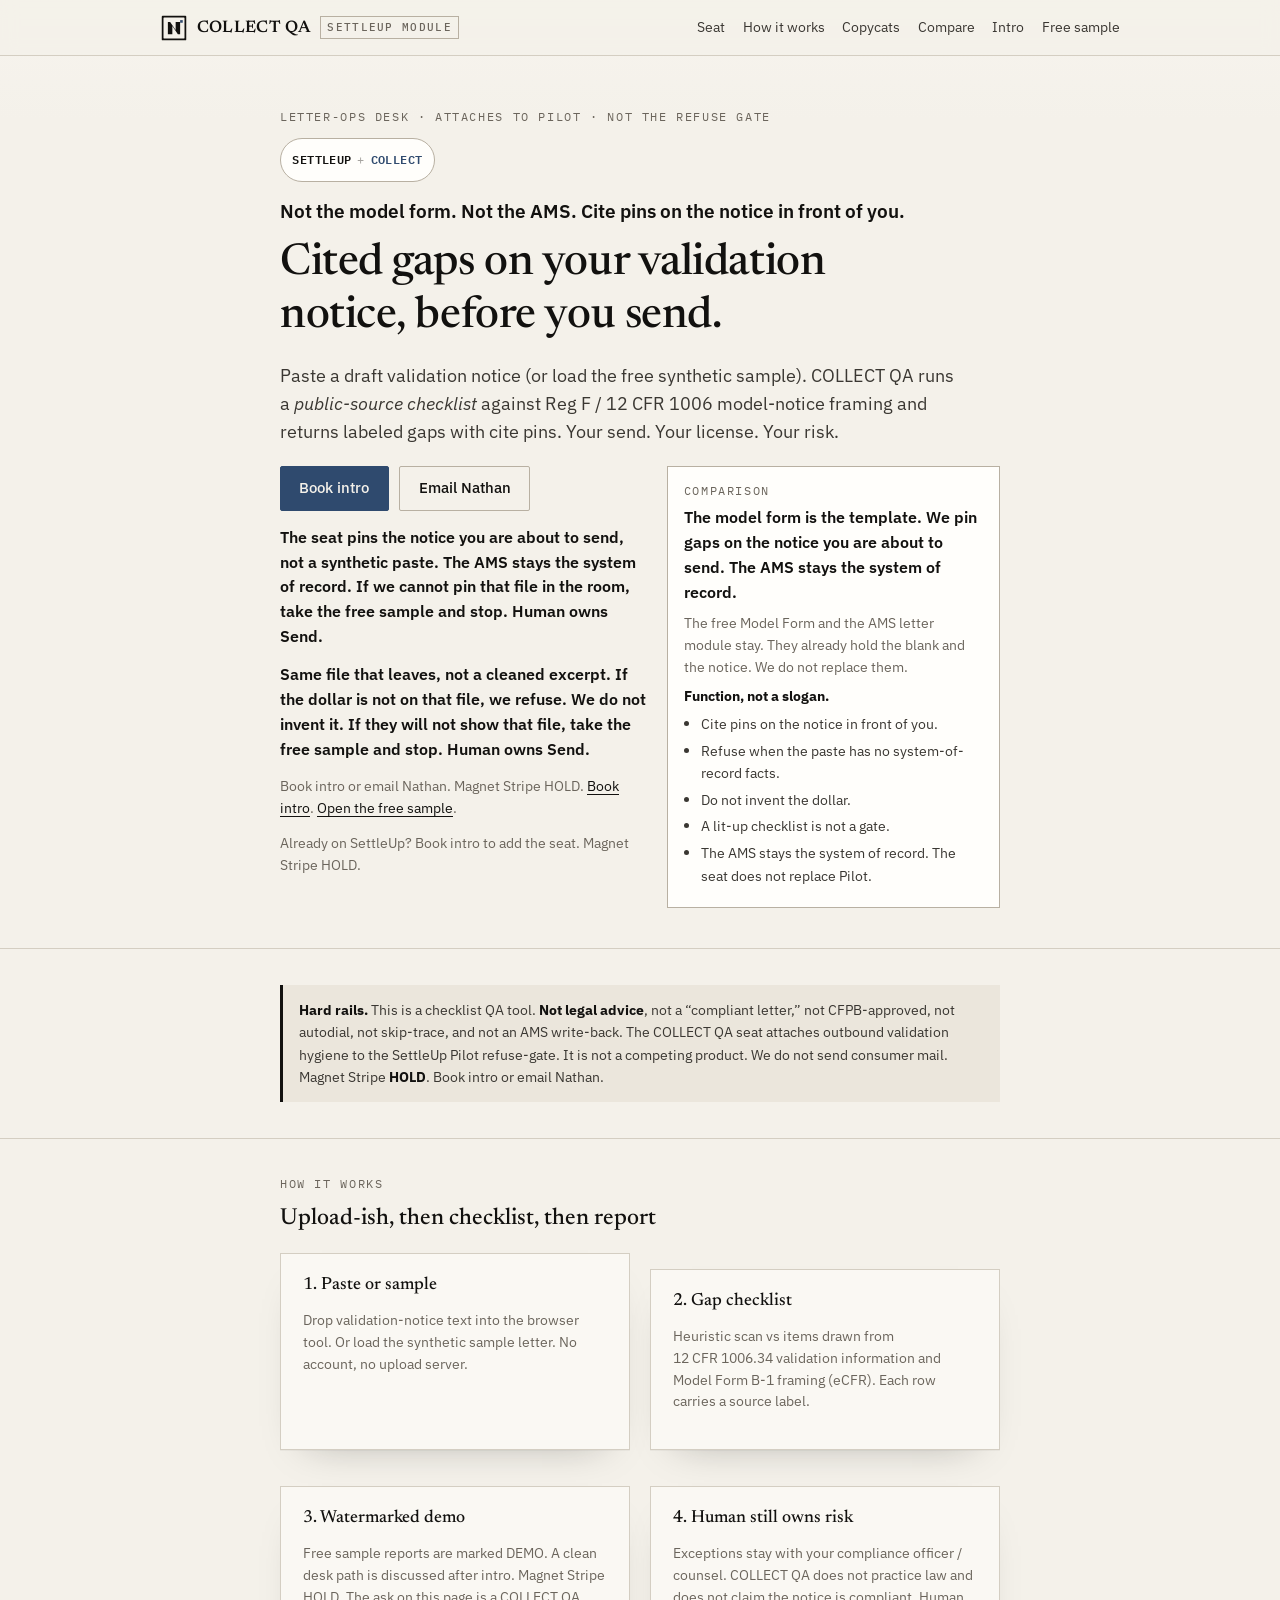
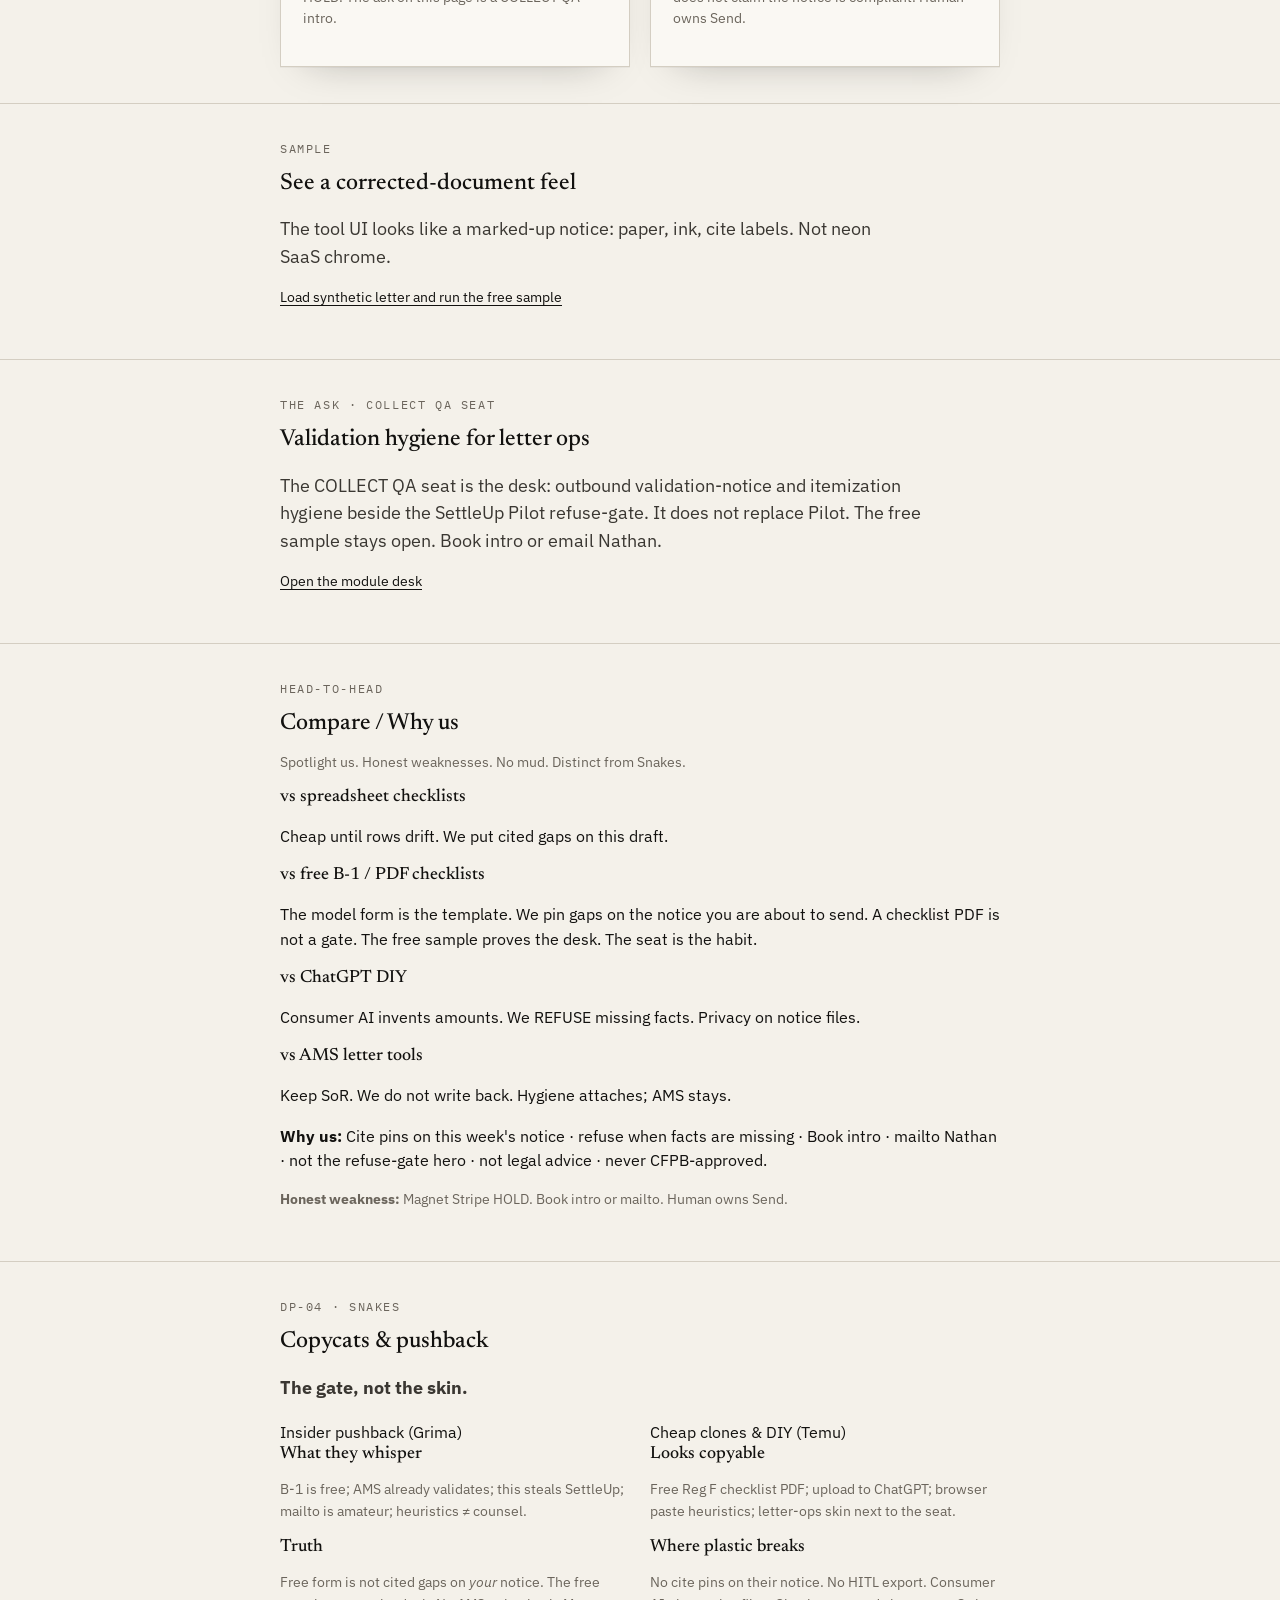
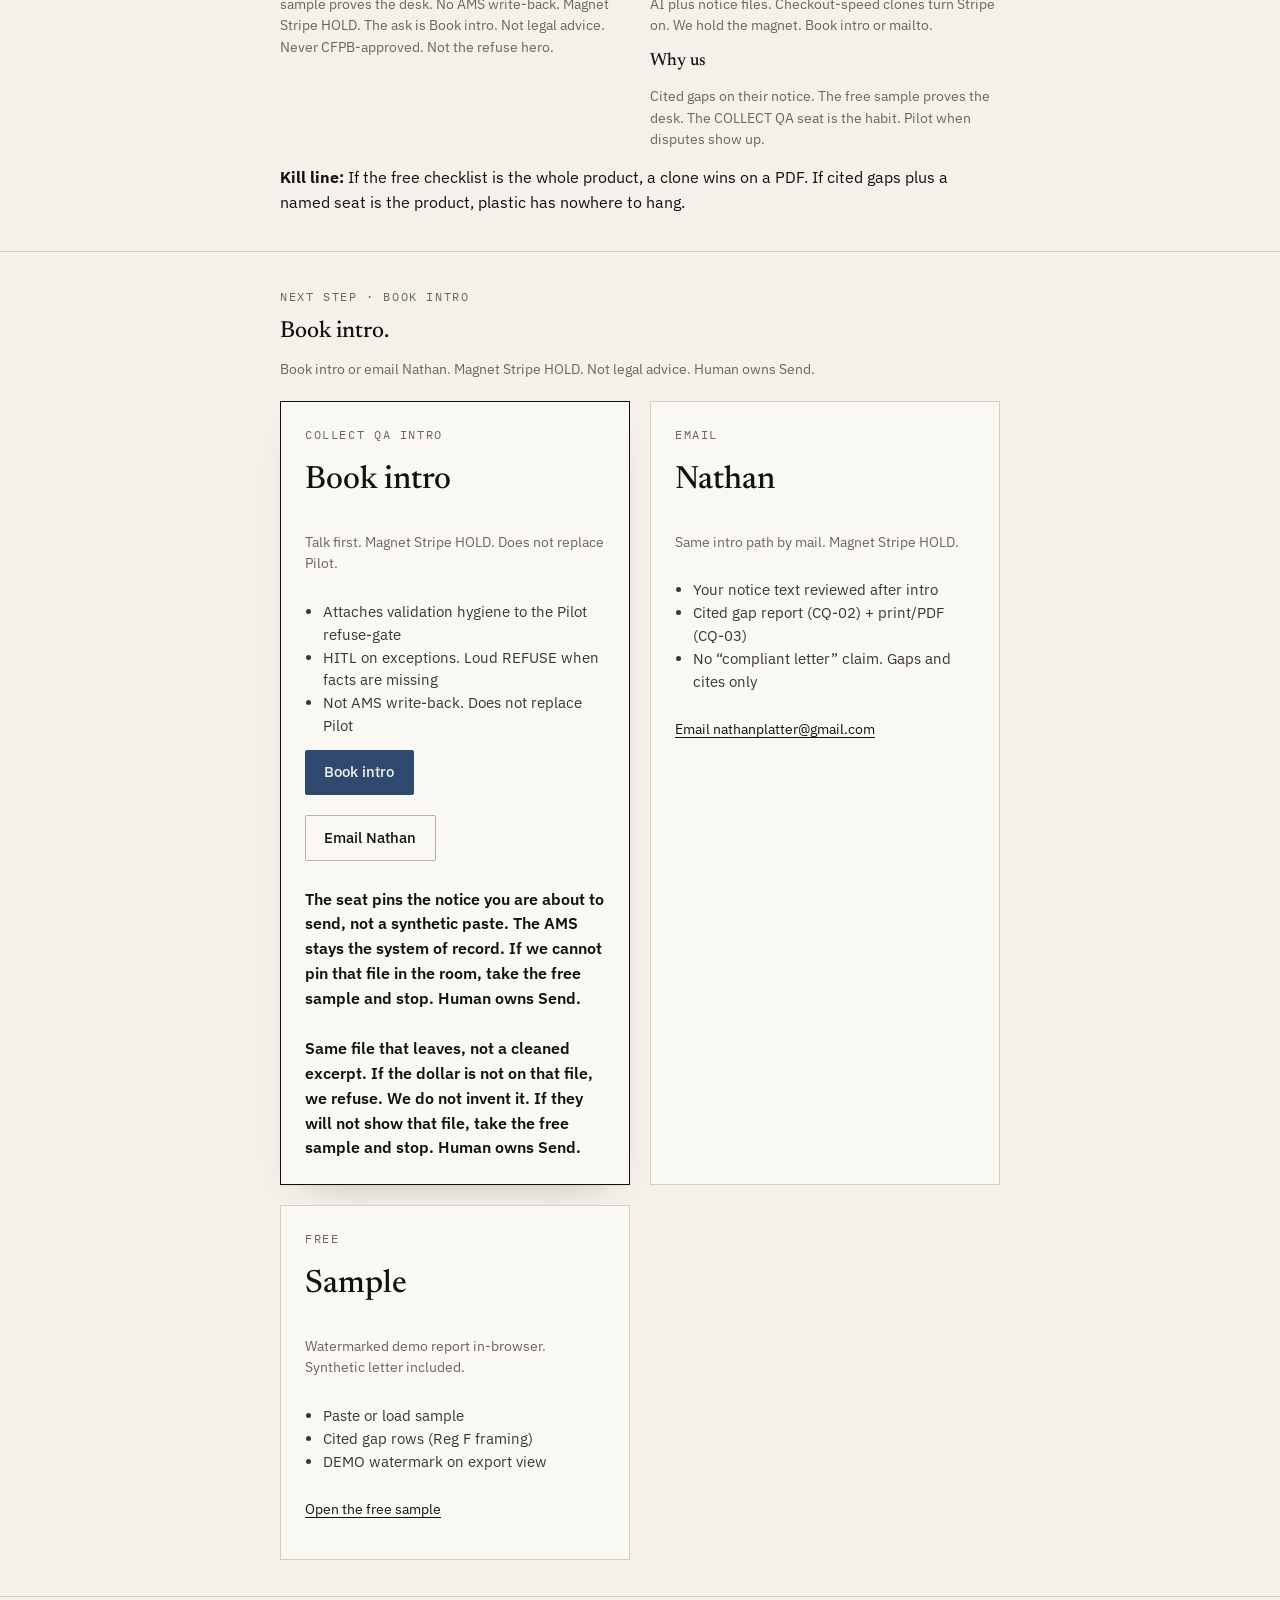
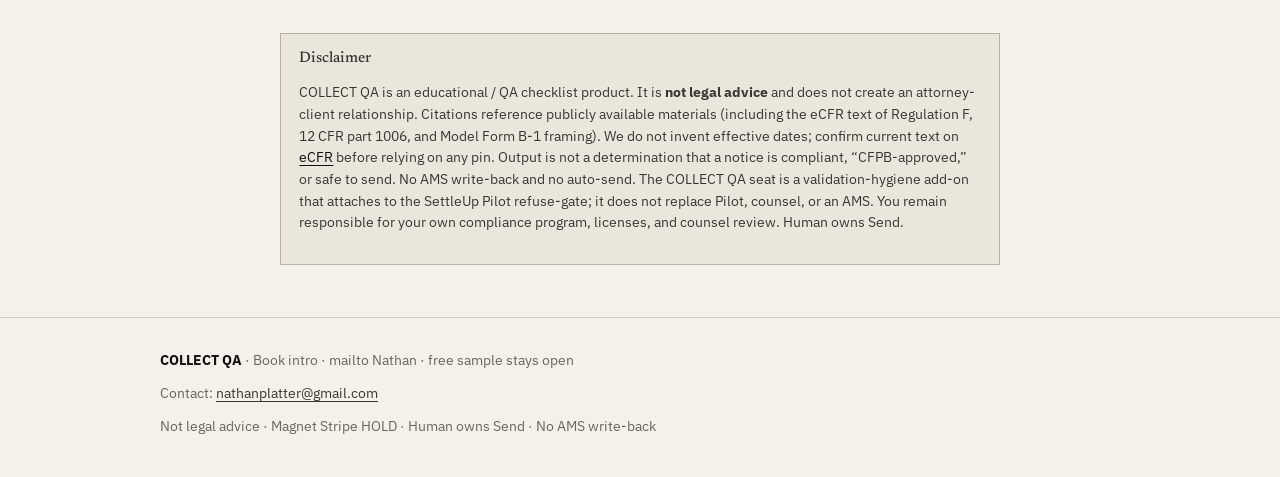
==== commit bb021886: "Tighten the price lock to Book intro only. Drop Soft ROI, pack-checkout, and Pilot-checkout copy tha" ====
--- a/index.html
+++ b/index.html
@@ -44,12 +44,12 @@
             <p class="ask-honesty">The seat pins the notice you are about to send, not a synthetic paste. The AMS stays the system of record. If we cannot pin that file in the room, take the free sample and stop. Human owns Send.</p>
             <p class="ask-honesty">Same file that leaves, not a cleaned excerpt. If the dollar is not on that file, we refuse. We do not invent it. If they will not show that file, take the free sample and stop. Human owns Send.</p>
             <p class="small muted" style="margin-top:.9rem">
-              Public list prices stay off until after intro.
+              Book intro or email Nathan. Magnet Stripe HOLD.
               <a href="https://calendly.com/nathanplatter">Book intro</a>.
               <a href="app.html">Open the free sample</a>.
             </p>
             <p class="small muted" style="margin-top:.35rem">
-              Already on SettleUp? Add the seat after intro. Magnet Stripe HOLD. No public Pilot checkout on this magnet.
+              Already on SettleUp? Book intro to add the seat. Magnet Stripe HOLD.
             </p>
           </div>
           <aside class="fold-compare" id="comparison" aria-label="Comparison">
@@ -77,7 +77,7 @@
           not CFPB-approved, not autodial, not skip-trace, and not an AMS write-back.
           The COLLECT QA seat attaches outbound validation hygiene to the
           SettleUp Pilot refuse-gate. It is not a competing product. We do not send consumer mail.
-          Magnet Stripe <strong>HOLD</strong>. No public list prices. Book intro or email Nathan.
+          Magnet Stripe <strong>HOLD</strong>. Book intro or email Nathan.
         </div>
       </div>
     </section>
@@ -121,8 +121,8 @@
         <p class="eyebrow">The ask · COLLECT QA seat</p>
         <h2>Validation hygiene for letter ops</h2>
         <p class="lede" style="margin-bottom:1rem">
-          The COLLECT QA seat is the monthly desk: outbound validation-notice and itemization hygiene
-          beside the SettleUp Pilot refuse-gate. It does not replace Pilot. The free sample stays open. List prices stay off until after intro.
+          The COLLECT QA seat is the desk: outbound validation-notice and itemization hygiene
+          beside the SettleUp Pilot refuse-gate. It does not replace Pilot. The free sample stays open. Book intro or email Nathan.
         </p>
         <p class="small muted"><a href="seat/">Open the module desk</a></p>
       </div>
@@ -131,7 +131,7 @@
     <section class="section" id="h2h"><div class="wrap">
   <p class="eyebrow">Head-to-head</p>
   <h2>Compare / Why us</h2>
-  <p class="small muted">Spotlight us. Honest weaknesses. No mud. Soft ROI stays off this page. Distinct from Snakes.</p>
+  <p class="small muted">Spotlight us. Honest weaknesses. No mud. Distinct from Snakes.</p>
   <div class="compare-grid">
     <article class="compare-chip">
       <h3>vs spreadsheet checklists</h3>
@@ -139,7 +139,7 @@
     </article>
     <article class="compare-chip">
       <h3>vs free B-1 / PDF checklists</h3>
-      <p>The model form is the template. We pin gaps on the notice you are about to send. A checklist PDF is not a gate. Pack is the sample. The seat is the habit.</p>
+      <p>The model form is the template. We pin gaps on the notice you are about to send. A checklist PDF is not a gate. The free sample proves the desk. The seat is the habit.</p>
     </article>
     <article class="compare-chip">
       <h3>vs ChatGPT DIY</h3>
@@ -151,49 +151,48 @@
     </article>
   </div>
   <p style="margin-top:14px"><strong>Why us:</strong> Cite pins on this week's notice · refuse when facts are missing · Book intro · mailto Nathan · not the refuse-gate hero · not legal advice · never CFPB-approved.</p>
-  <p class="small muted" style="margin-top:10px"><strong>Honest weakness:</strong> Magnet Stripe HOLD. No public list prices. Human owns Send.</p>
+  <p class="small muted" style="margin-top:10px"><strong>Honest weakness:</strong> Magnet Stripe HOLD. Book intro or mailto. Human owns Send.</p>
 </div></section>
 
 <section class="section" id="snakes"><div class="wrap">
   <p class="eyebrow">DP-04 · Snakes</p>
   <h2>Copycats &amp; pushback</h2>
 
-  <p class="lede"><strong>Buy the gate, not the skin.</strong></p>
+  <p class="lede"><strong>The gate, not the skin.</strong></p>
   <div class="snakes-grid" style="display:grid;gap:1.25rem;margin-top:1rem;grid-template-columns:repeat(auto-fit,minmax(260px,1fr))">
     <article class="compare-chip">
       <span class="chip-tag">Insider pushback (Grima)</span>
       <h3>What they whisper</h3>
       <p class="small muted">B-1 is free; AMS already validates; this steals SettleUp; mailto is amateur; heuristics ≠ counsel.</p>
       <h3>Truth</h3>
-      <p class="small muted">Free form is not cited gaps on <em>your</em> notice. Pack is the sample. No AMS write-back. Magnet Stripe HOLD. The ask is the COLLECT QA seat. Not legal advice. Never CFPB-approved. Not the refuse hero.</p>
+      <p class="small muted">Free form is not cited gaps on <em>your</em> notice. The free sample proves the desk. No AMS write-back. Magnet Stripe HOLD. The ask is Book intro. Not legal advice. Never CFPB-approved. Not the refuse hero.</p>
     </article>
     <article class="compare-chip ours">
       <span class="chip-tag">Cheap clones &amp; DIY (Temu)</span>
       <h3>Looks copyable</h3>
-      <p class="small muted">Free Reg F checklist PDF; upload to ChatGPT; browser paste heuristics; letter-ops skin undercutting the seat.</p>
+      <p class="small muted">Free Reg F checklist PDF; upload to ChatGPT; browser paste heuristics; letter-ops skin next to the seat.</p>
       <h3>Where plastic breaks</h3>
-      <p class="small muted">No cite pins on their notice. No HITL export. Consumer AI plus notice files. Checkout-speed clones turn the pack Stripe on. We hold the magnet and sell the seat by mailto.</p>
+      <p class="small muted">No cite pins on their notice. No HITL export. Consumer AI plus notice files. Checkout-speed clones turn Stripe on. We hold the magnet. Book intro or mailto.</p>
       <h3>Why us</h3>
       <p class="small muted">Cited gaps on their notice. The free sample proves the desk. The COLLECT QA seat is the habit. Pilot when disputes show up.</p>
     </article>
   </div>
-  <div class="compare-footnote"><strong>Kill line:</strong> If the free checklist is the whole product, a clone wins on price. If cited gaps plus a named seat is the product, plastic has nowhere to hang.</div>
+  <div class="compare-footnote"><strong>Kill line:</strong> If the free checklist is the whole product, a clone wins on a PDF. If cited gaps plus a named seat is the product, plastic has nowhere to hang.</div>
 
 </div></section>
 
 <section class="section" id="intro">
       <div class="wrap">
-        <p class="eyebrow">Next step · after intro</p>
-        <h2>Book intro. List prices stay off this magnet.</h2>
+        <p class="eyebrow">Next step · Book intro</p>
+        <h2>Book intro.</h2>
         <p class="muted small" style="margin-bottom:1.25rem">
-          Public dollar prices, pack prices, and Pilot checkout stay off until after intro.
-          Magnet Stripe HOLD. Not legal advice. Human owns Send. No invented prices.
+          Book intro or email Nathan. Magnet Stripe HOLD. Not legal advice. Human owns Send.
         </p>
         <div class="grid-2">
           <div class="price-card featured">
             <p class="eyebrow" style="margin:0">COLLECT QA intro</p>
             <div class="amount">Book intro</div>
-            <p class="small muted">Talk first. List prices stay off this page. Magnet Stripe HOLD. Not a competing checkout beside Pilot.</p>
+            <p class="small muted">Talk first. Magnet Stripe HOLD. Does not replace Pilot.</p>
             <ul>
               <li>Attaches validation hygiene to the Pilot refuse-gate</li>
               <li>HITL on exceptions. Loud REFUSE when facts are missing</li>
@@ -207,7 +206,7 @@
           <div class="price-card">
             <p class="eyebrow" style="margin:0">Email</p>
             <div class="amount">Nathan</div>
-            <p class="small muted">Same intro path by mail. Magnet Stripe HOLD. No pack checkout on this magnet.</p>
+            <p class="small muted">Same intro path by mail. Magnet Stripe HOLD.</p>
             <ul>
               <li>Your notice text reviewed after intro</li>
               <li>Cited gap report (CQ-02) + print/PDF (CQ-03)</li>
@@ -226,13 +225,6 @@
             </ul>
             <p class="small muted"><a href="app.html">Open the free sample</a></p>
           </div>
-        </div>
-        <div class="assumption">
-          <p class="eyebrow" style="margin:0 0 0.4rem">Price lock · Nathan 2026-09-10</p>
-          <p style="margin:0">
-            Soft ROI dollars stay off this magnet until after intro. No invented prices.
-            Magnet Stripe HOLD. Not a guarantee.
-          </p>
         </div>
       </div>
     </section>
@@ -263,7 +255,7 @@
     <div class="inner">
       <div><strong style="color:var(--ink)">COLLECT QA</strong> · Book intro · mailto Nathan · free sample stays open</div>
       <div>Contact: <a href="mailto:nathanplatter@gmail.com">nathanplatter@gmail.com</a></div>
-      <div>Not legal advice · Magnet Stripe HOLD on pack · Human owns Send · No AMS write-back</div>
+      <div>Not legal advice · Magnet Stripe HOLD · Human owns Send · No AMS write-back</div>
     </div>
   </footer>
 </body>
